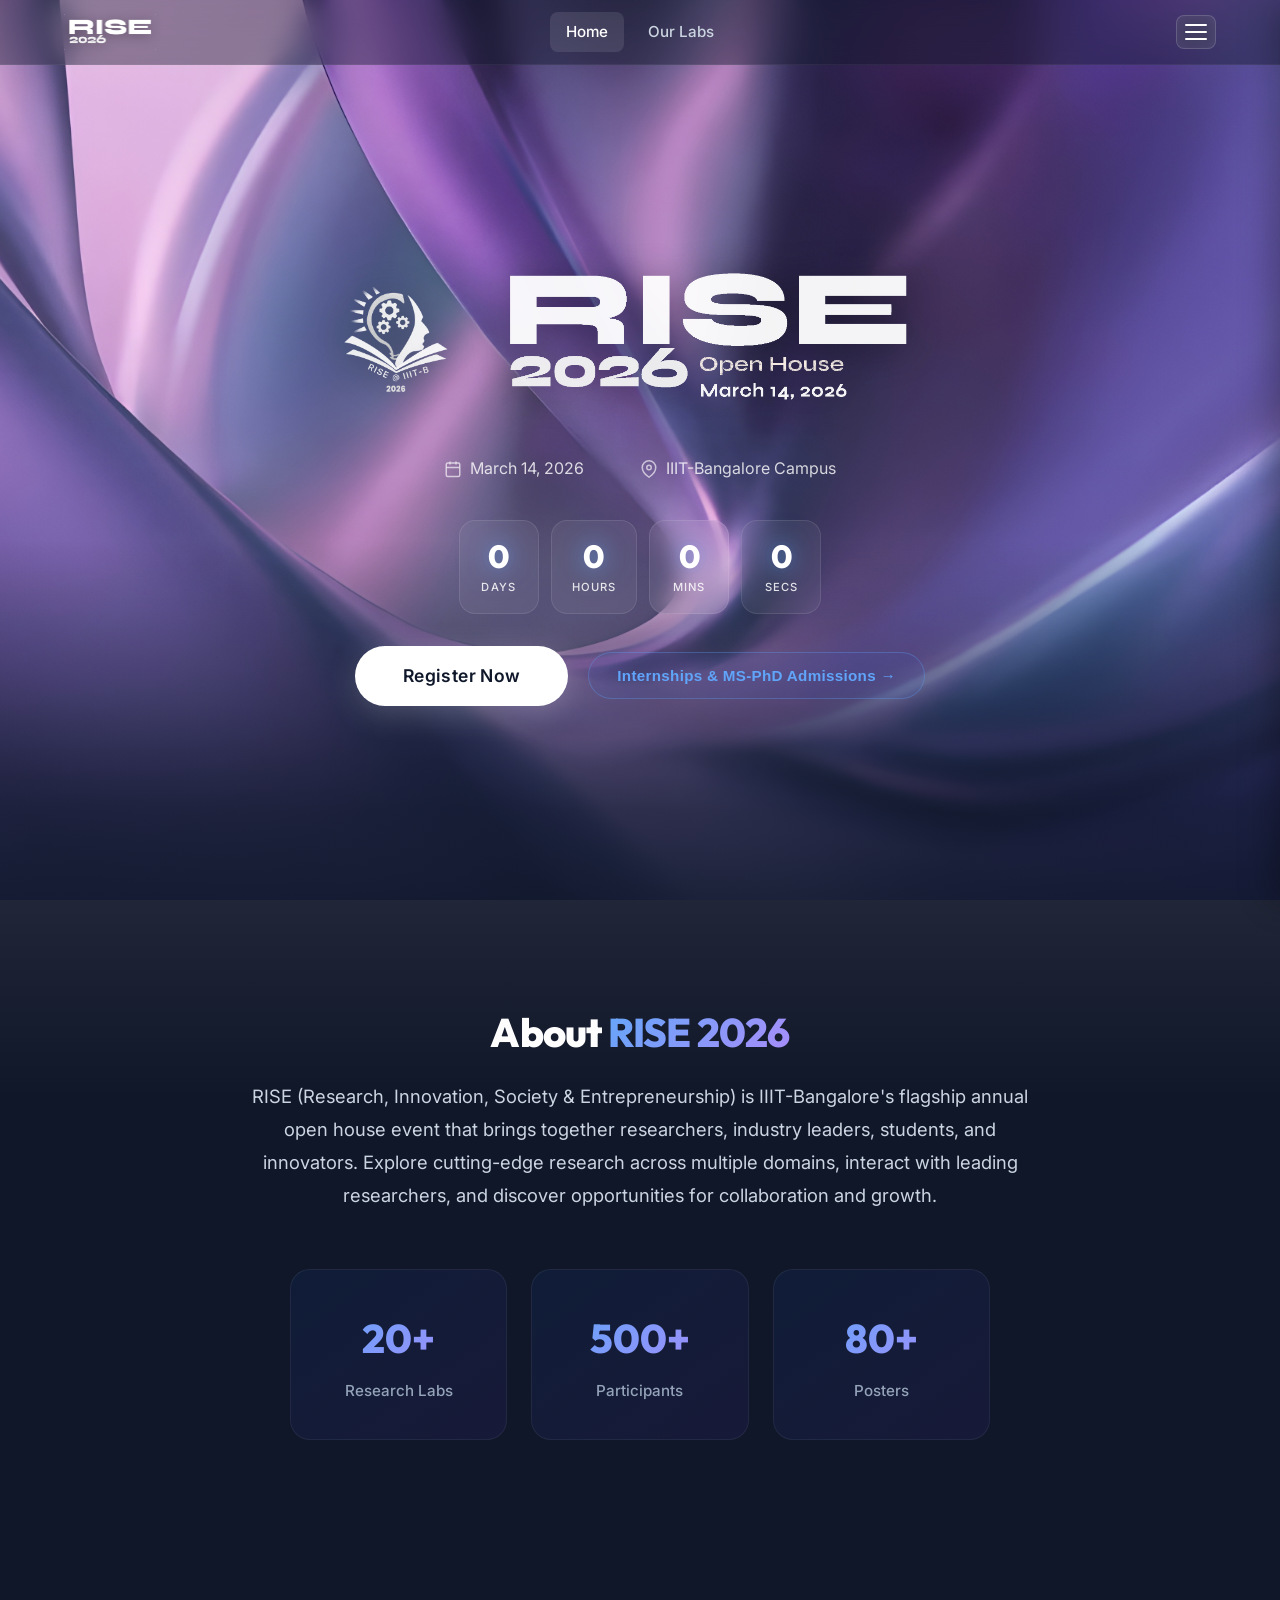
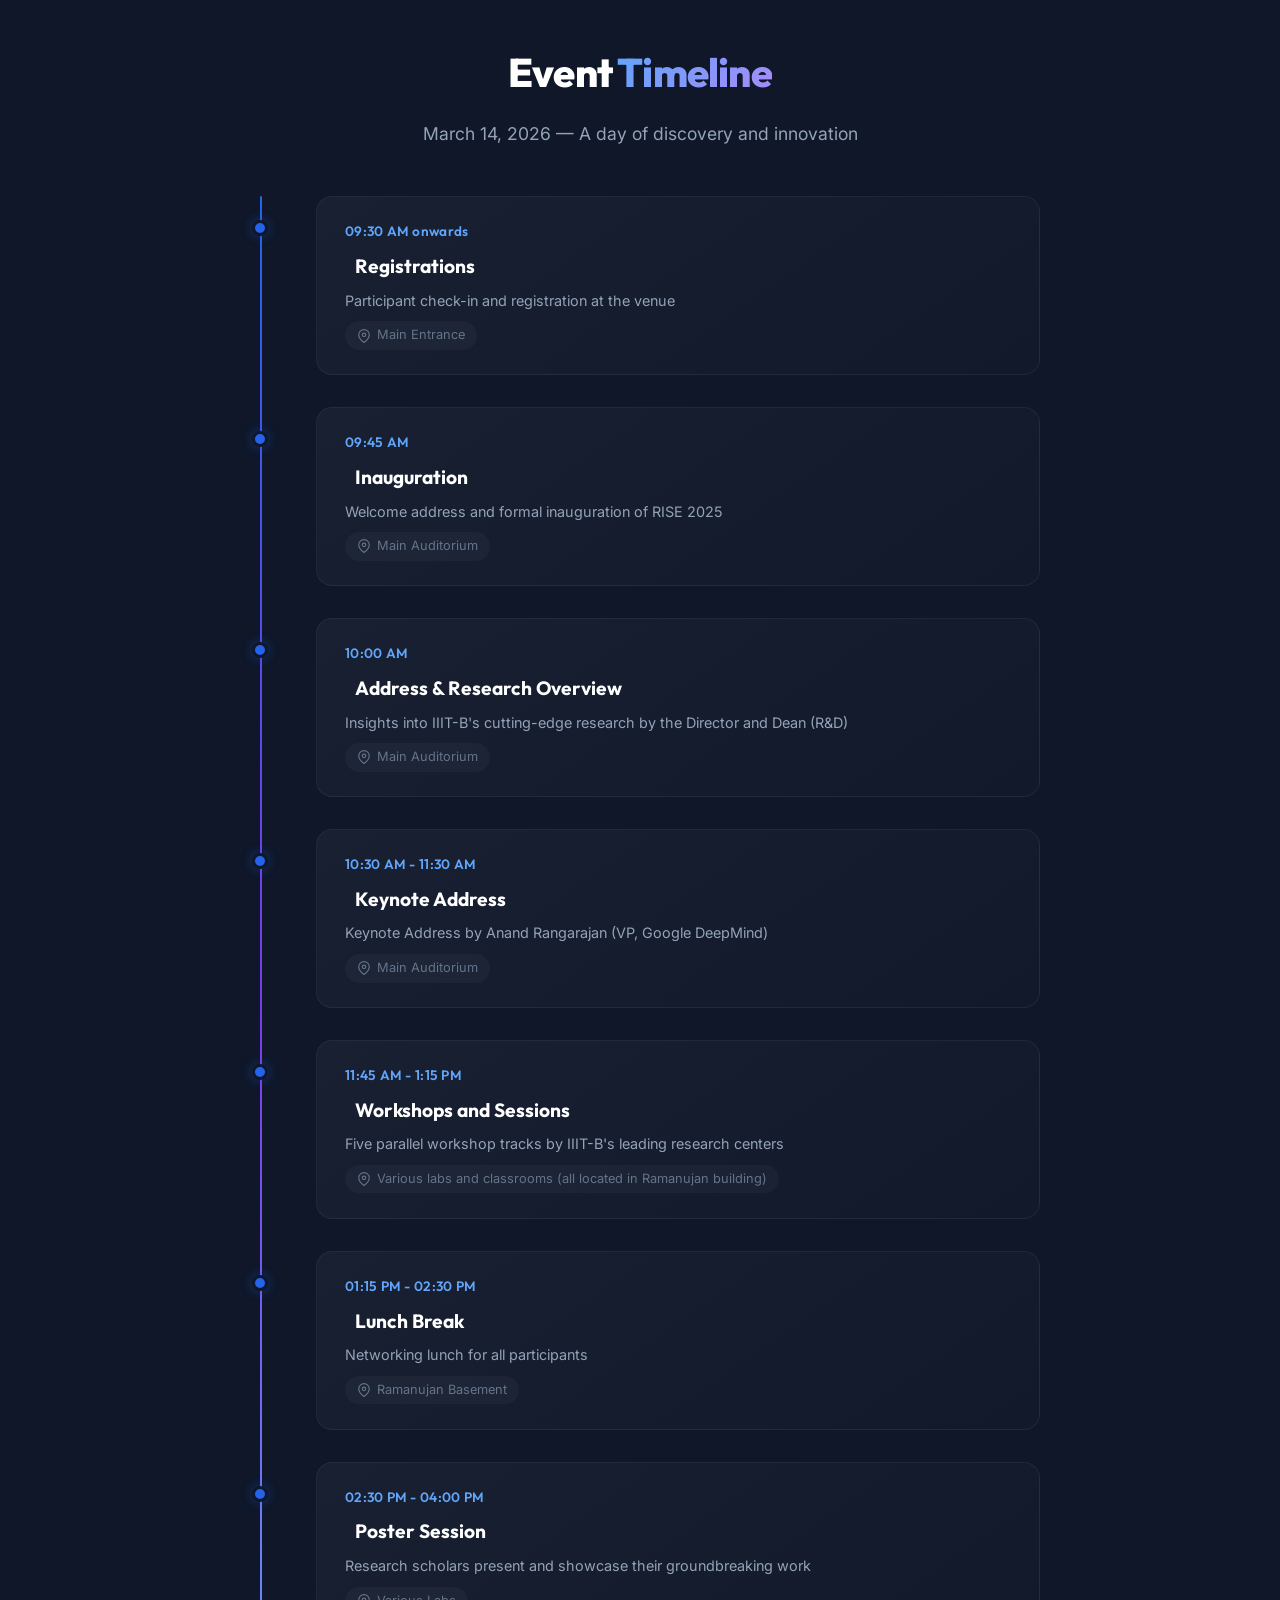
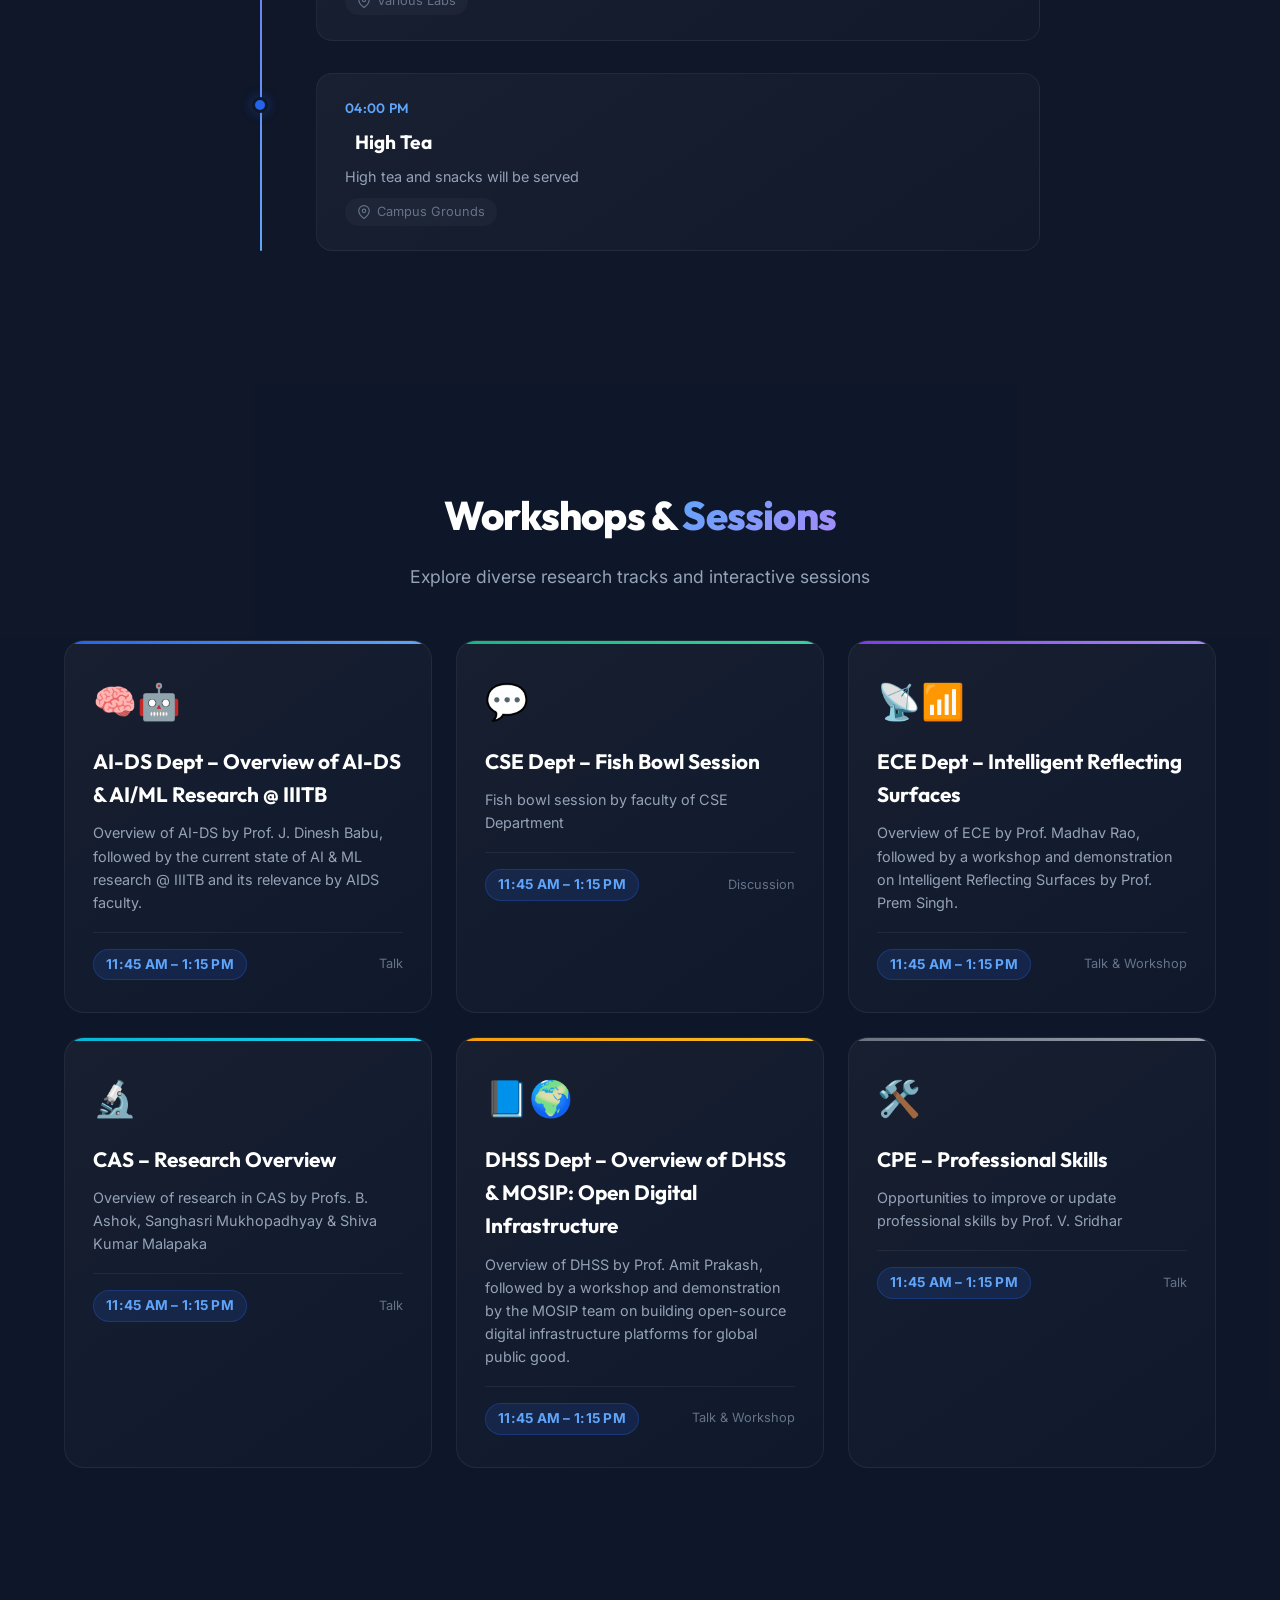
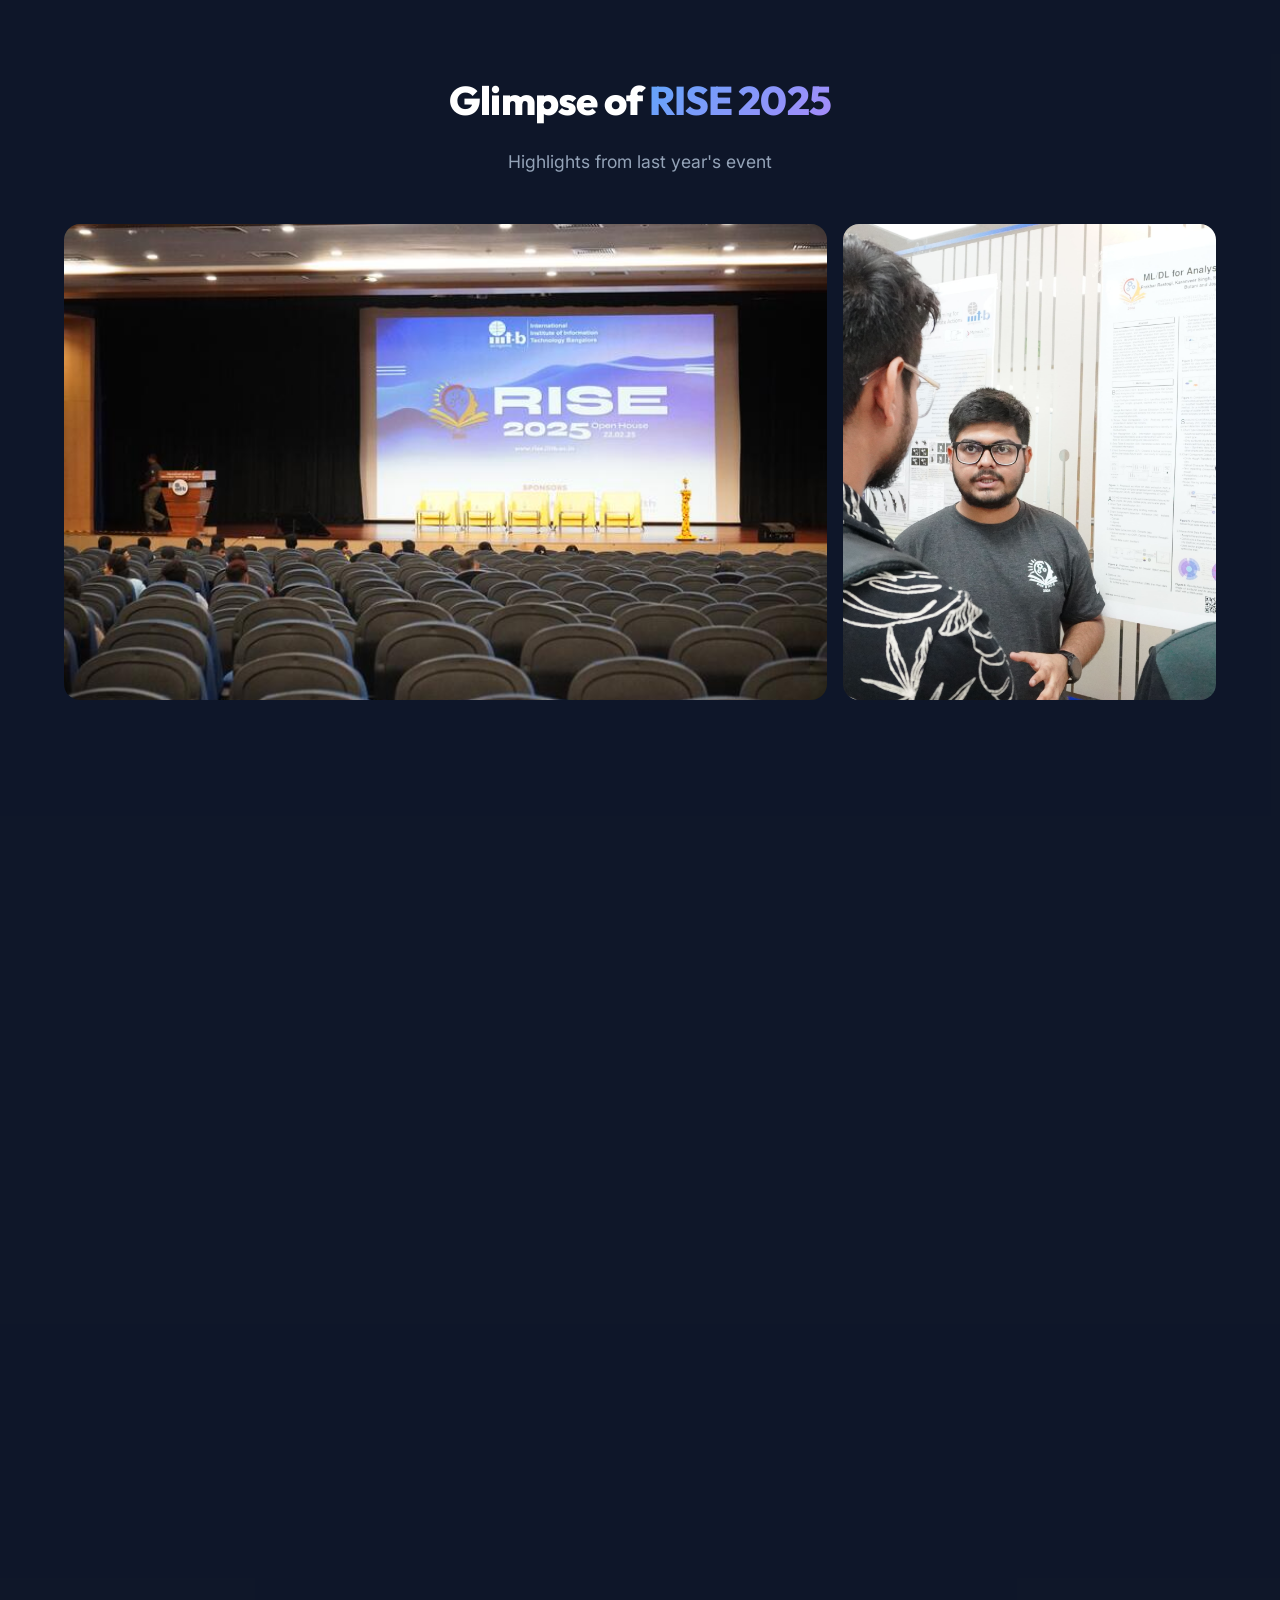
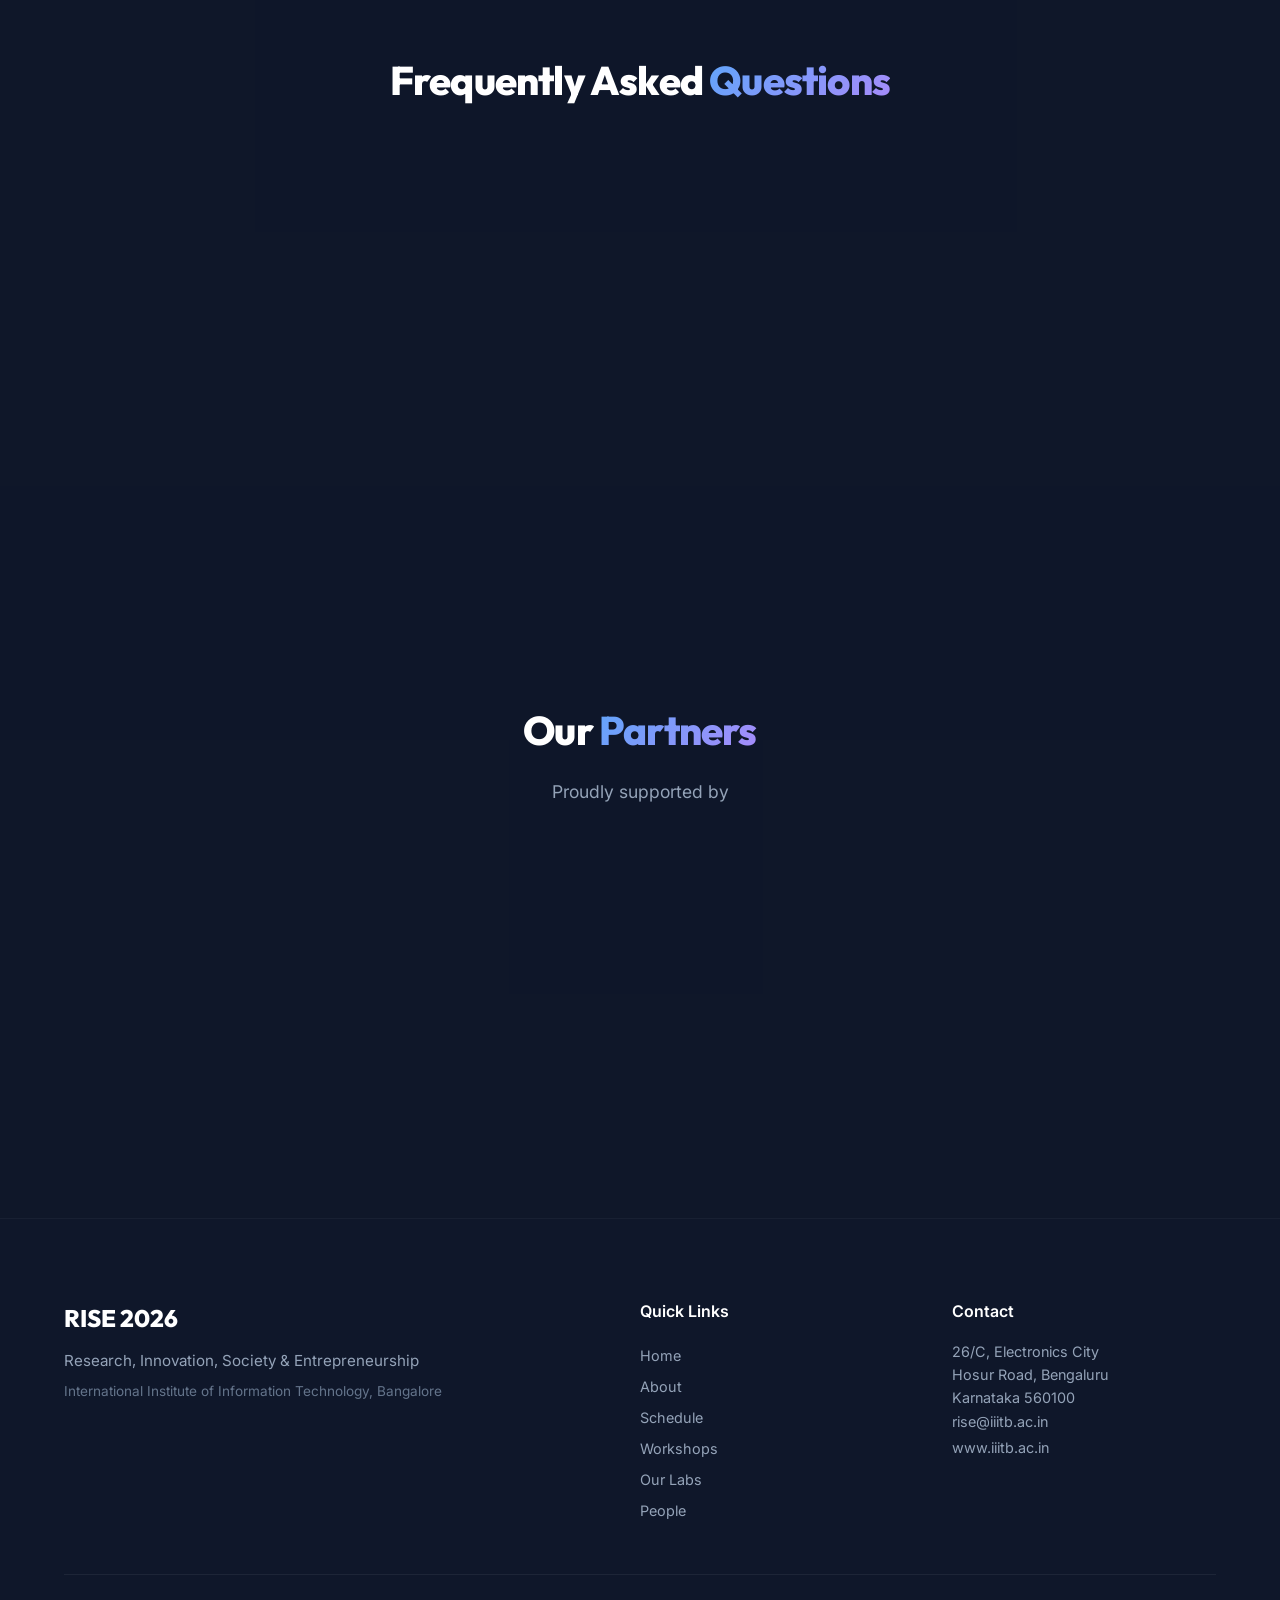
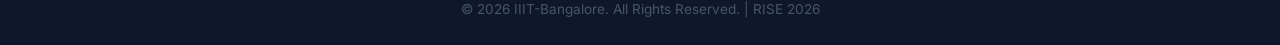
==== index.html @ 9baa6f01 "Update sponsors" ====
<!DOCTYPE html>
<html lang="en">

<head>
    <meta charset="UTF-8">
    <meta name="viewport" content="width=device-width, initial-scale=1.0">
    <title>RISE 2026 — Research, Innovation, Society & Entrepreneurship</title>
    <meta name="description"
        content="RISE 2026 Open House at IIIT-Bangalore. Experience cutting-edge research, innovation, and entrepreneurship.">
    <link rel="icon" href="https://rise.iiitb.ac.in/wp-content/uploads/2022/07/cropped-iiitb_logo-32x32.png"
        sizes="32x32">
    <link rel="stylesheet" href="styles.css">
    <link rel="preconnect" href="https://fonts.googleapis.com">
    <link rel="preconnect" href="https://fonts.gstatic.com" crossorigin>
    <link
        href="https://fonts.googleapis.com/css2?family=Inter:wght@300;400;500;600;700;800;900&family=Outfit:wght@300;400;500;600;700;800;900&display=swap"
        rel="stylesheet">
</head>

<body>

    <!-- Cursor Glow -->
    <div class="cursor-glow" id="cursorGlow"></div>

    <!-- ===== NAVBAR ===== -->
    <nav class="navbar" id="navbar">
        <div class="nav-container">
            <a href="#" class="nav-logo"><img src="assets/RISE 2026 Text logo.png" alt="RISE 2026"></a>
            <div class="nav-visible-links">
                <a href="index.html#home" class="active">Home</a>
                <!-- <a href="people.html">People</a> -->
                <a href="labs.html">Our Labs</a>
            </div>
            <button class="nav-toggle" id="navToggle" aria-label="Toggle navigation">
                <span></span><span></span><span></span>
            </button>
            <ul class="nav-links" id="navLinks">
                <li><a href="index.html#about">About</a></li>
                <!-- <li><a href="#keynote">Keynote</a></li> -->
                <li><a href="index.html#schedule">Schedule</a></li>
                <li><a href="index.html#workshops">Workshops</a></li>
                <li><a href="index.html#gallery">Gallery</a></li>
                <li><a href="index.html#faq">FAQ</a></li>
            </ul>
        </div>
    </nav>
    <div class="nav-overlay" id="navOverlay"></div>

    <!-- ===== PAGE WRAPPER (shared background) ===== -->
    <div class="page-wrapper">
        <div class="page-overlay" id="pageOverlay"></div>

        <!-- ===== HERO SECTION ===== -->
        <section class="hero" id="home">
            <div class="hero-bg"></div>
            <div class="hero-content">
                <div class="hero-logos">
                    <img src="assets/logo--white.png" alt="IIIT-Bangalore Logo" class="hero-logo">
                    <img src="assets/RISE 2026 Open House logo.png" alt="RISE 2026 Logo"
                        class="hero-logo hero-logo-rise">
                </div>
                <div class="hero-info">
                    <a href="https://calendar.google.com/calendar/render?action=TEMPLATE&text=RISE+2026+Open+House&dates=20260314T033000Z/20260314T123000Z&details=Research,+Innovation,+Society+%26+Entrepreneurship+open+house+event.&location=IIIT-Bangalore"
                        target="_blank" class="hero-info-item hero-link">
                        <svg width="18" height="18" viewBox="0 0 24 24" fill="none" stroke="currentColor"
                            stroke-width="2">
                            <rect x="3" y="4" width="18" height="18" rx="2" ry="2" />
                            <line x1="16" y1="2" x2="16" y2="6" />
                            <line x1="8" y1="2" x2="8" y2="6" />
                            <line x1="3" y1="10" x2="21" y2="10" />
                        </svg>
                        March 14, 2026
                    </a>
                    <a href="https://maps.app.goo.gl/cZK3pU5v3Tz4WcGn8" target="_blank"
                        class="hero-info-item hero-link">
                        <svg width="18" height="18" viewBox="0 0 24 24" fill="none" stroke="currentColor"
                            stroke-width="2">
                            <path d="M21 10c0 7-9 13-9 13s-9-6-9-13a9 9 0 0 1 18 0z" />
                            <circle cx="12" cy="10" r="3" />
                        </svg>
                        IIIT-Bangalore Campus
                    </a>
                </div>

                <!-- Countdown Timer -->
                <div class="countdown" id="countdown">
                    <div class="countdown-item">
                        <span class="countdown-number" id="countdown-days">--</span>
                        <span class="countdown-label">Days</span>
                    </div>
                    <div class="countdown-item">
                        <span class="countdown-number" id="countdown-hours">--</span>
                        <span class="countdown-label">Hours</span>
                    </div>
                    <div class="countdown-item">
                        <span class="countdown-number" id="countdown-minutes">--</span>
                        <span class="countdown-label">Mins</span>
                    </div>
                    <div class="countdown-item">
                        <span class="countdown-number" id="countdown-seconds">--</span>
                        <span class="countdown-label">Secs</span>
                    </div>
                </div>

                <div class="hero-cta">
                    <a href="https://forms.office.com/r/NYBp0vyTGw" class="btn-register" id="registerBtn">Register
                        Now</a>
                    <button class="banner-link" id="internshipsBtn">Internships & MS-PhD Admissions →</button>
                </div>
            </div>
        </section>

        <!-- ===== ABOUT SECTION ===== -->
        <section class="about" id="about">
            <div class="container">
                <h2 class="section-title">About <span class="highlight">RISE 2026</span></h2>
                <p class="about-text">
                    RISE (Research, Innovation, Society & Entrepreneurship) is IIIT-Bangalore's flagship annual open
                    house
                    event
                    that brings together researchers, industry leaders, students, and innovators. Explore cutting-edge
                    research across
                    multiple domains, interact with leading researchers, and discover opportunities for collaboration
                    and
                    growth.
                </p>
                <div class="stats-grid">
                    <div class="stat-card">
                        <span class="stat-number">20+</span>
                        <span class="stat-label">Research Labs</span>
                    </div>
                    <div class="stat-card">
                        <span class="stat-number">500+</span>
                        <span class="stat-label">Participants</span>
                    </div>
                    <div class="stat-card">
                        <span class="stat-number">80+</span>
                        <span class="stat-label">Posters</span>
                    </div>
                </div>
            </div>
        </section>

        <!-- ===== KEYNOTE SECTION ===== -->
        <!-- 
        <section class="keynote" id="keynote">
            <div class="container">
                <h2 class="section-title">Keynote <span class="highlight">Speaker</span></h2>
                <div class="keynote-card">
                    <div class="keynote-image">
                        <img src="assets/sponsors/Keynote-2026.png" alt="Mr. Anand Rangarajan">
                        <div class="keynote-image-overlay"></div>
                    </div>
                    <div class="keynote-info">
                        <h3 class="keynote-name">Mr. Anand Rangarajan</h3>
                        <p class="keynote-title">Vice President, Google Deepmind</p>
                        <p class="keynote-bio">
                            Ms. Suma Varughese is the Director General of the Defence Research and Development
                            Organisation
                            (DRDO).
                            With decades of experience in defense technology and innovation, she brings invaluable
                            insights
                            into
                            the intersection of research, technology, and national development. Her keynote will explore
                            the
                            future
                            of research and innovation in India.
                        </p>
                        <div class="keynote-tags">
                            <span class="tag">AI Research</span>
                            <span class="tag">Google Gemini</span>
                            <span class="tag">Innovation</span>
                            <span class="tag">Technology Leadership</span>
                        </div>
                    </div>
                </div>
            </div>
        </section>
-->
        <!-- ===== SCHEDULE/TIMELINE SECTION ===== -->
        <section class="schedule" id="schedule">
            <div class="container">
                <h2 class="section-title">Event <span class="highlight">Timeline</span></h2>
                <p class="section-subtitle">March 14, 2026 — A day of discovery and innovation</p>
                <div class="timeline" id="timeline">
                    <!-- Dynamically populated from data/schedule.js -->
                </div>
            </div>
        </section>

        <!-- ===== WORKSHOPS SECTION ===== -->
        <section class="workshops" id="workshops">
            <div class="container">
                <h2 class="section-title">Workshops & <span class="highlight">Sessions</span></h2>
                <p class="section-subtitle">Explore diverse research tracks and interactive sessions</p>
                <div class="workshops-grid" id="workshopsGrid">
                    <!-- Dynamically populated from data/workshops.js -->
                </div>
            </div>
        </section>

        <!-- ===== GALLERY SECTION ===== -->
        <section class="gallery" id="gallery">
            <div class="container">
                <h2 class="section-title">Glimpse of <span class="highlight">RISE 2025</span></h2>
                <p class="section-subtitle">Highlights from last year's event</p>
                <div class="gallery-grid" id="galleryGrid">
                    <div class="gallery-item large">
                        <img src="assets/glimpse/pic1.jpg" alt="RISE 2025 Auditorium" loading="lazy">
                    </div>
                    <div class="gallery-item">
                        <img src="assets/glimpse/pic2.jpg" alt="RISE 2025 Poster Session" loading="lazy">
                    </div>
                    <div class="gallery-item">
                        <img src="assets/glimpse/pic3.jpg" alt="RISE 2025 Poster Session" loading="lazy">
                    </div>
                    <div class="gallery-item">
                        <img src="assets/glimpse/pic4.jpg" alt="RISE 2025 Poster Session" loading="lazy">
                    </div>
                    <div class="gallery-item">
                        <img src="assets/glimpse/pic5.jpg" alt="RISE 2025 Poster Session" loading="lazy">
                    </div>
                    <div class="gallery-item">
                        <img src="assets/glimpse/pic6.jpg" alt="RISE 2025 Poster Session" loading="lazy">
                    </div>
                    <div class="gallery-item">
                        <img src="assets/glimpse/pic7.jpg" alt="RISE 2025 Workshop Demo" loading="lazy">
                    </div>
                    <div class="gallery-item">
                        <img src="assets/glimpse/pic8.jpg" alt="RISE 2025 Workshop Demo" loading="lazy">
                    </div>
                    <div class="gallery-item">
                        <img src="assets/glimpse/pic9.jpg" alt="RISE 2025 Networking time" loading="lazy">
                    </div>
                    <div class="gallery-item">
                        <img src="assets/glimpse/pic10.jpg" alt="RISE 2025 Registration Desk" loading="lazy">
                    </div>
                    <div class="gallery-item">
                        <img src="assets/glimpse/pic11.jpg" alt="RISE 2025 one of research demo" loading="lazy">
                    </div>
                </div>
            </div>
        </section>

        <!-- ===== FAQ SECTION ===== -->
        <section class="faq" id="faq">
            <div class="container">
                <h2 class="section-title">Frequently Asked <span class="highlight">Questions</span></h2>
                <div class="faq-list" id="faqList">
                    <!-- Dynamically populated from data/faq.js -->
                </div>
            </div>
        </section>

        <!-- ===== SPONSORS SECTION ===== -->
        <section class="sponsors" id="sponsors">
            <div class="container">
                <h2 class="section-title">Our <span class="highlight">Partners</span></h2>
                <p class="section-subtitle">Proudly supported by</p>
                <div class="sponsors-grid" id="sponsorsGrid">
                    <!-- Dynamically populated from data/sponsors.js -->
                </div>
            </div>
        </section>

    </div><!-- end page-wrapper -->

    <!-- ===== FOOTER ===== -->
    <footer class="footer">
        <div class="container">
            <div class="footer-content">
                <div class="footer-brand">
                    <h3 class="footer-logo">RISE 2026</h3>
                    <p class="footer-tagline">Research, Innovation, Society & Entrepreneurship</p>
                    <p class="footer-org">International Institute of Information Technology, Bangalore</p>
                </div>
                <div class="footer-links">
                    <h4>Quick Links</h4>
                    <a href="#home">Home</a>
                    <a href="#about">About</a>
                    <a href="#schedule">Schedule</a>
                    <a href="#workshops">Workshops</a>
                    <a href="labs.html">Our Labs</a>
                    <a href="people.html">People</a>
                </div>
                <div class="footer-contact">
                    <h4>Contact</h4>
                    <p>26/C, Electronics City</p>
                    <p>Hosur Road, Bengaluru</p>
                    <p>Karnataka 560100</p>
                    <a href="mailto:rise@iiitb.ac.in">rise@iiitb.ac.in</a><br>
                    <a href="https://www.iiitb.ac.in" target="_blank">www.iiitb.ac.in</a>
                </div>
            </div>
            <div class="footer-bottom">
                <p>&copy; 2026 IIIT-Bangalore. All Rights Reserved. | RISE 2026</p>
            </div>
        </div>
    </footer>

    <!-- ===== INTERNSHIPS MODAL ===== -->
    <div class="modal-overlay" id="internshipsModal">
        <div class="modal-card">
            <button class="modal-close" id="modalClose">&times;</button>
            <h2 class="modal-title">Internships & <span class="highlight">MS-PhD Admissions</span></h2>
            <p><strong><span class="highlight--gold">30+ summer internships available</span> at IIIT-B, application process to be announced during the event.</strong></p>
            <p class="modal-subtitle">Explore academic and research opportunities at IIIT-Bangalore</p>
            <div class="modal-grid">
                <div class="modal-item">
                    <div class="modal-item-icon">💼</div>
                    <h3>Summer Internship</h3>
                    <p>Summer internship opportunities to work with IIIT-B's research groups and labs.</p>
                    <a href="https://iiitb.ac.in/summer-internship" target="_blank" class="modal-link">Learn More →</a>
                </div>
                <div class="modal-item">
                    <div class="modal-item-icon">🔬</div>
                    <h3>MS & PhD Admissions</h3>
                    <p>Research-focused programmes for those who wish to pursue advanced research.</p>
                    <a href="https://iiitb.ac.in/courses/master-of-science-by-researchdoctor-of-philosophy"
                        target="_blank" class="modal-link">Learn More →</a>
                </div>
            </div>
        </div>
    </div>

    <!-- ===== DATA FILES ===== -->
    <script src="data/schedule.js"></script>
    <script src="data/workshops.js"></script>
    <script src="data/sponsors.js"></script>
    <script src="data/faq.js"></script>

    <script src="https://code.jquery.com/jquery-3.7.1.min.js"></script>
    <script src="script.js"></script>
</body>

</html>
---- styles.css ----
/* ========================================
   RISE 2026 — Global Styles
   ======================================== */

/* ---------- Reset & Base ---------- */
*,
*::before,
*::after {
    margin: 0;
    padding: 0;
    box-sizing: border-box;
}

:root {
    --navy: #0f172a;
    --navy-light: #1e293b;
    --navy-lighter: #334155;
    --blue: #2563eb;
    --blue-light: #3b82f6;
    --blue-glow: #60a5fa;
    --purple: #7c3aed;
    --purple-light: #a78bfa;
    --cyan: #06b6d4;
    --emerald: #10b981;
    --amber: #f59e0b;
    --blue: #2563eb;
    --blue-light: #60a5fa;
    --purple: #7c3aed;
    --purple-light: #a78bfa;
    --cyan: #06b6d4;
    --emerald: #10b981;
    --amber: #f59e0b;
    --indigo: #4f46e5;
    --teal: #14b8a6;
    --rose: #e11d48;
    --gray: #6b7280;
    --lime: #65a30d;
    --orange: #ea580c;
    --sky: #0284c7;
    --violet: #8b5cf6;
    --pink: #db2777;
    --red: #dc2626;
    --gold-light: #f6d365;   /* soft gold */
    --amber-light: #fda085;  /* warm amber */
    --white: #ffffff;
    --gray-50: #f8fafc;
    --gray-100: #f1f5f9;
    --gray-200: #e2e8f0;
    --gray-300: #cbd5e1;
    --gray-400: #94a3b8;
    --gray-500: #64748b;
    --gray-600: #475569;
    --gray-700: #334155;
    --gray-800: #1e293b;
    --gray-900: #0f172a;
    --font-primary: 'Outfit', 'Inter', system-ui, -apple-system, sans-serif;
    --font-body: 'Inter', system-ui, -apple-system, sans-serif;
    --shadow-sm: 0 1px 2px 0 rgba(0, 0, 0, .05);
    --shadow-md: 0 4px 6px -1px rgba(0, 0, 0, .1), 0 2px 4px -2px rgba(0, 0, 0, .1);
    --shadow-lg: 0 10px 15px -3px rgba(0, 0, 0, .1), 0 4px 6px -4px rgba(0, 0, 0, .1);
    --shadow-xl: 0 20px 25px -5px rgba(0, 0, 0, .1), 0 8px 10px -6px rgba(0, 0, 0, .1);
    --shadow-glow: 0 0 30px rgba(37, 99, 235, 0.3);
}

html {
    scroll-behavior: smooth;
    font-size: 16px;
}

body {
    font-family: var(--font-body);
    background: var(--navy);
    color: var(--gray-200);
    overflow-x: hidden;
    line-height: 1.6;
}

/* Utilities */
.center {
    display: flex;
    justify-content: center;
}

/* ---------- Cursor Glow ---------- */
.cursor-glow {
    position: fixed;
    width: 200px;
    height: 200px;
    border-radius: 50%;
    background: radial-gradient(circle, rgba(124, 58, 237, 0.12) 0%, rgba(37, 99, 235, 0.06) 40%, transparent 70%);
    pointer-events: none;
    z-index: 9999;
    transform: translate(-50%, -50%);
    transition: left 0.15s ease-out, top 0.15s ease-out, opacity 0.3s ease;
    opacity: 0;
    will-change: left, top;
}

.cursor-glow.visible {
    opacity: 1;
}

/* ---------- Page Wrapper (shared bg) ---------- */
.page-wrapper {
    position: relative;
    background:
        url('assets/background.jpg') center top / cover no-repeat fixed;
}

/* Static overlay removed — per-section tint used instead */
.page-overlay {
    display: none;
}

/* Hero gets no overlay — full bg visibility */
.hero {
    position: relative;
    min-height: 100vh;
    display: flex;
    align-items: center;
    justify-content: center;
    text-align: center;
    overflow: hidden;
    padding-top: 64px;
}

.hero::before {
    display: none;
}

.page-wrapper>* {
    position: relative;
    z-index: 1;
}

a {
    text-decoration: none;
    color: inherit;
}

img {
    max-width: 100%;
    height: auto;
}

.container {
    max-width: 1200px;
    margin: 0 auto;
    padding: 0 24px;
}

/* ---------- Section Titles ---------- */
.section-title {
    font-family: var(--font-primary);
    font-size: clamp(1.8rem, 4vw, 2.5rem);
    font-weight: 800;
    text-align: center;
    color: var(--white);
    margin-bottom: 16px;
    letter-spacing: -0.02em;
}

.highlight {
    background: linear-gradient(135deg, var(--blue-light), var(--purple-light));
    -webkit-background-clip: text;
    -webkit-text-fill-color: transparent;
    background-clip: text;
}

.highlight--gold {
    background: linear-gradient(135deg, var(--gold-light), var(--amber-light));
    -webkit-background-clip: text;
    -webkit-text-fill-color: transparent;
    background-clip: text;
}

.section-subtitle {
    text-align: center;
    color: var(--gray-400);
    font-size: clamp(0.95rem, 2vw, 1.1rem);
    margin-bottom: 48px;
}

/* ========================================
   NAVBAR
   ======================================== */
.navbar {
    position: fixed;
    top: 0;
    left: 0;
    right: 0;
    z-index: 1000;
    background: rgba(15, 23, 42, 0.4);
    backdrop-filter: blur(16px);
    -webkit-backdrop-filter: blur(16px);
    border-bottom: 1px solid rgba(255, 255, 255, 0.05);
    transition: all 0.3s ease;
}

.navbar.scrolled {
    background: rgba(15, 23, 42, 0.85);
    box-shadow: 0 4px 30px rgba(0, 0, 0, 0.2);
    border-bottom: 1px solid rgba(255, 255, 255, 0.1);
}

.nav-container {
    max-width: 1200px;
    margin: 0 auto;
    padding: 0 24px;
    display: flex;
    align-items: center;
    justify-content: space-between;
    height: 64px;
}

.nav-logo {
    display: flex;
    align-items: center;
    user-select: none;
}

.nav-logo img {
    height: 36px;
    filter: drop-shadow(0 2px 6px rgba(0, 0, 0, 0.3));
    transition: opacity 0.3s ease;
}

.nav-logo img:hover {
    opacity: 0.85;
}

/* Visible links */
.nav-visible-links {
    position: absolute;
    left: 50%;
    transform: translateX(-50%);
    display: flex;
    align-items: center;
    gap: 8px;
}

.nav-visible-links a {
    display: block;
    padding: 8px 16px;
    font-size: 0.95rem;
    font-weight: 500;
    color: var(--gray-300);
    border-radius: 8px;
    transition: all 0.2s ease;
}

.nav-visible-links a:hover,
.nav-visible-links a.active {
    color: var(--white);
    background: rgba(255, 255, 255, 0.1);
}

/* Side panel menu */
.nav-links {
    list-style: none;
    position: fixed;
    top: 0;
    right: 0;
    width: 260px;
    height: 100vh;
    background: rgba(15, 23, 42, 0.92);
    backdrop-filter: blur(24px);
    -webkit-backdrop-filter: blur(24px);
    flex-direction: column;
    padding: 80px 24px 32px;
    gap: 4px;
    transform: translateX(100%);
    transition: transform 0.35s cubic-bezier(0.4, 0, 0.2, 1);
    border-left: 1px solid rgba(255, 255, 255, 0.08);
    box-shadow: -8px 0 32px rgba(0, 0, 0, 0.3);
    display: flex;
    z-index: 999;
}

.nav-links.open {
    transform: translateX(0);
}

.nav-links a {
    display: block;
    padding: 12px 16px;
    font-size: 1rem;
    font-weight: 500;
    color: var(--gray-300);
    border-radius: 8px;
    transition: all 0.2s ease;
}

.nav-links a:hover,
.nav-links a.active {
    color: var(--white);
    background: rgba(255, 255, 255, 0.1);
}

/* Hamburger toggle — always visible */
.nav-toggle {
    display: flex;
    flex-direction: column;
    gap: 5px;
    background: rgba(255, 255, 255, 0.1);
    backdrop-filter: blur(8px);
    -webkit-backdrop-filter: blur(8px);
    border: 1px solid rgba(255, 255, 255, 0.15);
    border-radius: 8px;
    cursor: pointer;
    padding: 8px;
    z-index: 1001;
    transition: all 0.3s ease;
}

.nav-toggle:hover {
    background: rgba(255, 255, 255, 0.18);
}

.nav-toggle span {
    display: block;
    width: 22px;
    height: 2px;
    background: var(--white);
    border-radius: 2px;
    transition: all 0.3s ease;
}

/* Overlay when side menu is open */
.nav-overlay {
    position: fixed;
    inset: 0;
    background: rgba(0, 0, 0, 0.4);
    z-index: 998;
    opacity: 0;
    pointer-events: none;
    transition: opacity 0.3s ease;
}

.nav-overlay.active {
    opacity: 1;
    pointer-events: all;
}

/* ========================================
   HERO SECTION
   ======================================== */
/* Hero styles moved to page-wrapper block above */

/* Hero — fully visible bg, no dark overlay */
.hero-bg {
    position: absolute;
    inset: 0;
    background: transparent;
    z-index: 0;
}

.hero-bg::before {
    display: none;
}

.hero-bg::after {
    content: '';
    position: absolute;
    inset: 0;
    background: linear-gradient(180deg,
            transparent 0%,
            transparent 60%,
            rgba(15, 23, 42, 0.4) 78%,
            rgba(15, 23, 42, 0.75) 90%,
            rgba(15, 23, 42, 0.88) 100%);
    z-index: 2;
}

.hero-content {
    position: relative;
    z-index: 3;
    display: flex;
    flex-direction: column;
    align-items: center;
    justify-content: center;
    padding: 40px 20px;
    width: 100%;
    max-width: 900px;
}

.hero-logos {
    display: flex;
    align-items: center;
    justify-content: center;
    gap: 32px;
    margin-bottom: 32px;
    user-select: none;
}

.hero-logo {
    height: 120px;
    opacity: 0.95;
    filter: drop-shadow(0 4px 20px rgba(0, 0, 0, 0.4));
    transition: transform 0.3s ease, opacity 0.3s ease;
    -webkit-user-drag: none;
    user-drag: none;
    /* Future-proofing */
}

.hero-logo.hero-logo-rise {
    height: 160px;
}

/*
.hero-logo:hover {
    transform: scale(1.05);
    opacity: 1;
}
*/

.hero-title {
    font-family: var(--font-primary);
    margin-bottom: 12px;
}

.rise-text {
    display: block;
    font-size: clamp(3rem, 10vw, 6rem);
    font-weight: 900;
    color: var(--white);
    letter-spacing: 0.08em;
    line-height: 1;
    text-shadow: 0 4px 30px rgba(0, 0, 0, 0.3);
}

.year-line {
    display: flex;
    align-items: baseline;
    justify-content: center;
    gap: 12px;
    flex-wrap: wrap;
}

.year-text {
    font-size: clamp(2rem, 7vw, 4rem);
    font-weight: 900;
    color: var(--white);
    letter-spacing: 0.08em;
    line-height: 1.1;
    text-shadow: 0 4px 30px rgba(0, 0, 0, 0.3);
}

.open-house {
    font-size: clamp(1rem, 2.5vw, 1.4rem);
    font-weight: 400;
    color: rgba(255, 255, 255, 0.8);
    font-style: italic;
    letter-spacing: 0.02em;
}

.hero-subtitle {
    font-size: clamp(0.95rem, 2vw, 1.2rem);
    color: rgba(255, 255, 255, 0.75);
    font-weight: 300;
    margin-bottom: 20px;
    letter-spacing: 0.02em;
}

.hero-info {
    display: flex;
    align-items: center;
    justify-content: center;
    gap: 32px;
    margin-bottom: 32px;
    flex-wrap: wrap;
}

.hero-info-item {
    display: flex;
    align-items: center;
    gap: 8px;
    color: rgba(255, 255, 255, 0.8);
    font-size: 1rem;
    font-weight: 400;
}

.hero-info-item svg {
    opacity: 0.8;
}

.hero-link {
    transition: all 0.25s ease;
    padding: 6px 12px;
    border-radius: 8px;
}

.hero-link:hover {
    background: rgba(255, 255, 255, 0.1);
    color: var(--white);
    transform: translateY(-2px);
}

/* ---------- Countdown ---------- */
.countdown {
    display: flex;
    gap: 12px;
    justify-content: center;
    margin-bottom: 32px;
}

.countdown-item {
    background: rgba(255, 255, 255, 0.06);
    backdrop-filter: blur(12px);
    -webkit-backdrop-filter: blur(12px);
    border: 1px solid rgba(255, 255, 255, 0.1);
    border-radius: 16px;
    padding: 16px 20px;
    min-width: 80px;
    text-align: center;
    transition: transform 0.3s ease, border-color 0.3s ease;
}

.countdown-item:hover {
    transform: translateY(-4px);
    border-color: rgba(96, 165, 250, 0.3);
}

.countdown-number {
    display: block;
    font-family: var(--font-primary);
    font-size: clamp(1.4rem, 3vw, 2rem);
    font-weight: 800;
    color: var(--white);
    text-shadow: 0 0 20px rgba(96, 165, 250, 0.6), 0 0 40px rgba(96, 165, 250, 0.3);
    line-height: 1.2;
}

.countdown-label {
    display: block;
    font-size: 0.7rem;
    color: rgba(255, 255, 255, 0.85);
    text-transform: uppercase;
    letter-spacing: 0.1em;
    margin-top: 4px;
    font-weight: 500;
}

/* ---------- Hero CTA ---------- */
.hero-cta {
    display: flex;
    align-items: center;
    justify-content: center;
    gap: 20px;
    flex-wrap: wrap;
}

/* ---------- Register Button ---------- */
.btn-register {
    display: inline-block;
    padding: 16px 48px;
    font-size: 1.1rem;
    font-weight: 600;
    color: var(--navy);
    background: var(--white);
    border-radius: 50px;
    box-shadow: 0 8px 32px rgba(255, 255, 255, 0.2);
    transition: all 0.3s ease;
    letter-spacing: 0.02em;
}

.btn-register:hover {
    transform: translateY(-3px);
    box-shadow: 0 12px 40px rgba(255, 255, 255, 0.3);
    background: var(--gray-100);
}

/* ---------- Internships / Banner Link ---------- */
.banner-link {
    display: inline-block;
    color: var(--blue-glow);
    font-weight: 600;
    font-size: 0.95rem;
    letter-spacing: 0.02em;
    padding: 14px 28px;
    border: 1px solid rgba(96, 165, 250, 0.3);
    border-radius: 50px;
    text-decoration: none;
    transition: all 0.3s ease;
    position: relative;
    cursor: pointer;
    background: rgba(37, 99, 235, 0.08);
}

.banner-link:hover {
    background: rgba(37, 99, 235, 0.2);
    border-color: rgba(96, 165, 250, 0.6);
    color: var(--white);
    transform: translateY(-2px);
    box-shadow: 0 8px 24px rgba(37, 99, 235, 0.2);
    text-decoration: underline;
}

/* ========================================
   ABOUT SECTION
   ======================================== */
.about {
    padding: 100px 0;
    background: rgba(15, 23, 42, 0.88);
    position: relative;
}

.about::before {
    content: '';
    position: absolute;
    top: 0;
    left: 0;
    right: 0;
    height: 200px;
    background: linear-gradient(180deg, rgba(240, 210, 228, 0.08) 0%, transparent 100%);
}

.about-text {
    max-width: 800px;
    margin: 0 auto 56px;
    text-align: center;
    font-size: clamp(1rem, 2vw, 1.15rem);
    line-height: 1.8;
    color: var(--gray-300);
}

.stats-grid {
    display: grid;
    grid-template-columns: repeat(3, 1fr);
    gap: 24px;
    max-width: 700px;
    margin: 0 auto;
}

.stat-card {
    background: linear-gradient(145deg, rgba(37, 99, 235, 0.08), rgba(124, 58, 237, 0.08));
    border: 1px solid rgba(255, 255, 255, 0.06);
    border-radius: 20px;
    padding: 36px 24px;
    text-align: center;
    transition: all 0.3s ease;
}

.stat-card:hover {
    transform: translateY(-6px);
    border-color: rgba(96, 165, 250, 0.2);
    box-shadow: var(--shadow-glow);
}

.stat-number {
    display: block;
    font-family: var(--font-primary);
    font-size: clamp(2rem, 4vw, 2.5rem);
    font-weight: 800;
    background: linear-gradient(135deg, var(--blue-light), var(--purple-light));
    -webkit-background-clip: text;
    -webkit-text-fill-color: transparent;
    background-clip: text;
    margin-bottom: 8px;
}

.stat-label {
    color: var(--gray-400);
    font-size: 0.95rem;
    font-weight: 500;
}

/* ========================================
   KEYNOTE SECTION
   ======================================== */
.keynote {
    padding: 100px 0;
    background: rgba(15, 23, 42, 0.88);
    position: relative;
    overflow: hidden;
}

.keynote::before {
    content: '';
    position: absolute;
    top: -200px;
    right: -200px;
    width: 500px;
    height: 500px;
    background: radial-gradient(circle, rgba(37, 99, 235, 0.08) 0%, transparent 70%);
    border-radius: 50%;
}

.keynote-card {
    display: grid;
    grid-template-columns: 300px 1fr;
    gap: 48px;
    align-items: center;
    max-width: 900px;
    margin: 48px auto 0;
    background: linear-gradient(145deg, rgba(255, 255, 255, 0.03), rgba(255, 255, 255, 0.01));
    border: 1px solid rgba(255, 255, 255, 0.06);
    border-radius: 24px;
    padding: 40px;
    transition: all 0.3s ease;
}

.keynote-card:hover {
    border-color: rgba(96, 165, 250, 0.15);
    box-shadow: 0 8px 40px rgba(0, 0, 0, 0.2);
}

.keynote-image {
    position: relative;
    border-radius: 20px;
    overflow: hidden;
    aspect-ratio: 1;
}

.keynote-image img {
    width: 100%;
    height: 100%;
    object-fit: cover;
    filter: grayscale(20%);
    transition: filter 0.3s ease;
}

.keynote-card:hover .keynote-image img {
    filter: grayscale(0%);
}

.keynote-image-overlay {
    position: absolute;
    inset: 0;
    background: linear-gradient(135deg, rgba(37, 99, 235, 0.15), rgba(124, 58, 237, 0.15));
}

.keynote-name {
    font-family: var(--font-primary);
    font-size: clamp(1.4rem, 3vw, 1.8rem);
    font-weight: 700;
    color: var(--white);
    margin-bottom: 6px;
}

.keynote-title {
    font-size: 1.05rem;
    font-weight: 500;
    color: var(--blue-light);
    margin-bottom: 18px;
}

.keynote-bio {
    color: var(--gray-400);
    line-height: 1.7;
    margin-bottom: 20px;
    font-size: 0.95rem;
}

.keynote-tags {
    display: flex;
    gap: 8px;
    flex-wrap: wrap;
}

.tag {
    padding: 6px 14px;
    background: rgba(37, 99, 235, 0.1);
    border: 1px solid rgba(37, 99, 235, 0.2);
    border-radius: 8px;
    /*font-size: 0.8rem;*/
    font-size: small;
    color: var(--blue-glow);
    font-weight: 500;
}

/* ========================================
   SCHEDULE / TIMELINE
   ======================================== */
.schedule {
    padding: 100px 0;
    background: rgba(15, 23, 42, 0.88);
    position: relative;
}

.timeline {
    position: relative;
    max-width: 800px;
    margin: 0 auto;
    padding-left: 40px;
}

.timeline::before {
    content: '';
    position: absolute;
    left: 20px;
    top: 0;
    bottom: 0;
    width: 2px;
    background: linear-gradient(180deg, var(--blue), var(--purple), var(--blue-light));
    border-radius: 2px;
}

.timeline-item {
    position: relative;
    margin-bottom: 32px;
    padding-left: 36px;
    opacity: 0;
    transform: translateX(-20px);
    animation: slideIn 0.5s ease forwards;
}

.timeline-item:nth-child(1) {
    animation-delay: 0.1s;
}

.timeline-item:nth-child(2) {
    animation-delay: 0.2s;
}

.timeline-item:nth-child(3) {
    animation-delay: 0.3s;
}

.timeline-item:nth-child(4) {
    animation-delay: 0.4s;
}

.timeline-item:nth-child(5) {
    animation-delay: 0.5s;
}

.timeline-item:nth-child(6) {
    animation-delay: 0.6s;
}

.timeline-item:nth-child(7) {
    animation-delay: 0.7s;
}

.timeline-item:nth-child(8) {
    animation-delay: 0.8s;
}

.timeline-item:nth-child(9) {
    animation-delay: 0.9s;
}

@keyframes slideIn {
    to {
        opacity: 1;
        transform: translateX(0);
    }
}

.timeline-dot {
    position: absolute;
    left: -28px;
    top: 24px;
    width: 16px;
    height: 16px;
    background: var(--blue);
    border: 3px solid var(--navy);
    border-radius: 50%;
    box-shadow: 0 0 12px rgba(37, 99, 235, 0.4);
    z-index: 2;
}

.timeline-card {
    background: linear-gradient(145deg, rgba(255, 255, 255, 0.04), rgba(255, 255, 255, 0.01));
    border: 1px solid rgba(255, 255, 255, 0.06);
    border-radius: 16px;
    padding: 24px 28px;
    transition: all 0.3s ease;
}

.timeline-card:hover {
    border-color: rgba(96, 165, 250, 0.2);
    box-shadow: 0 4px 24px rgba(0, 0, 0, 0.2);
    transform: translateX(4px);
}

.timeline-time {
    font-family: var(--font-primary);
    font-size: 0.85rem;
    font-weight: 600;
    color: var(--blue-light);
    margin-bottom: 8px;
    letter-spacing: 0.02em;
}

.timeline-title {
    font-family: var(--font-primary);
    font-size: 1.2rem;
    font-weight: 700;
    color: var(--white);
    margin-bottom: 8px;
    display: flex;
    align-items: center;
    gap: 10px;
}

.timeline-title .emoji {
    font-size: 1.3rem;
}

.timeline-desc {
    color: var(--gray-400);
    font-size: 0.9rem;
    line-height: 1.5;
    margin-bottom: 10px;
}

.timeline-location {
    display: inline-flex;
    align-items: center;
    gap: 6px;
    font-size: 0.8rem;
    color: var(--gray-500);
    background: rgba(255, 255, 255, 0.03);
    padding: 4px 12px;
    border-radius: 20px;
}

.timeline-location svg {
    width: 14px;
    height: 14px;
}

/* Loading spinner */
.timeline-loading {
    text-align: center;
    padding: 60px 20px;
    color: var(--gray-400);
}

.spinner {
    width: 40px;
    height: 40px;
    border: 3px solid rgba(255, 255, 255, 0.1);
    border-top-color: var(--blue);
    border-radius: 50%;
    animation: spin 0.8s linear infinite;
    margin: 0 auto 16px;
}

@keyframes spin {
    to {
        transform: rotate(360deg);
    }
}

/* ========================================
   WORKSHOPS SECTION
   ======================================== */
.workshops {
    padding: 100px 0;
    background: rgba(15, 23, 42, 0.88);
}

.workshops-grid {
    display: grid;
    grid-template-columns: repeat(auto-fit, minmax(280px, 1fr));
    gap: 24px;
}

.workshop-card {
    background: linear-gradient(145deg, rgba(255, 255, 255, 0.04), rgba(255, 255, 255, 0.01));
    border: 1px solid rgba(255, 255, 255, 0.06);
    border-radius: 20px;
    padding: 32px 28px;
    transition: all 0.4s ease;
    position: relative;
    overflow: hidden;
}

.workshop-card::before {
    content: '';
    position: absolute;
    top: 0;
    left: 0;
    right: 0;
    height: 3px;
    border-radius: 20px 20px 0 0;
}

.workshop-card[data-color="blue"]::before {
    background: linear-gradient(90deg, var(--blue), var(--blue-light));
}

.workshop-card[data-color="purple"]::before {
    background: linear-gradient(90deg, var(--purple), var(--purple-light));
}

.workshop-card[data-color="cyan"]::before {
    background: linear-gradient(90deg, var(--cyan), #22d3ee);
}

.workshop-card[data-color="emerald"]::before {
    background: linear-gradient(90deg, var(--emerald), #34d399);
}

.workshop-card[data-color="amber"]::before {
    background: linear-gradient(90deg, var(--amber), #fbbf24);
}

.workshop-card[data-color="indigo"]::before {
    background: linear-gradient(90deg, var(--indigo), #818cf8);
}

.workshop-card[data-color="teal"]::before {
    background: linear-gradient(90deg, var(--teal), #2dd4bf);
}

.workshop-card[data-color="rose"]::before {
    background: linear-gradient(90deg, var(--rose), #fb7185);
}

.workshop-card[data-color="gray"]::before {
    background: linear-gradient(90deg, var(--gray), #9ca3af);
}

.workshop-card[data-color="lime"]::before {
    background: linear-gradient(90deg, var(--lime), #84cc16);
}

.workshop-card[data-color="orange"]::before {
    background: linear-gradient(90deg, var(--orange), #fb923c);
}

.workshop-card[data-color="sky"]::before {
    background: linear-gradient(90deg, var(--sky), #38bdf8);
}

.workshop-card[data-color="violet"]::before {
    background: linear-gradient(90deg, var(--violet), #a78bfa);
}

.workshop-card[data-color="pink"]::before {
    background: linear-gradient(90deg, var(--pink), #f472b6);
}

.workshop-card[data-color="red"]::before {
    background: linear-gradient(90deg, var(--red), #f87171);
}

.workshop-card:hover {
    transform: translateY(-8px);
    border-color: rgba(255, 255, 255, 0.12);
    box-shadow: 0 16px 48px rgba(0, 0, 0, 0.25);
}

.workshop-icon {
    font-size: 2.2rem;
    margin-bottom: 16px;
}

.workshop-title {
    font-family: var(--font-primary);
    font-size: 1.3rem;
    font-weight: 700;
    color: var(--white);
    margin-bottom: 10px;
}

.workshop-desc {
    color: var(--gray-400);
    font-size: 0.9rem;
    line-height: 1.6;
    margin-bottom: 18px;
}

.workshop-meta {
    display: flex;
    justify-content: space-between;
    align-items: center;
    padding-top: 16px;
    border-top: 1px solid rgba(255, 255, 255, 0.06);
    font-size: 0.8rem;
    color: var(--gray-500);
}

.workshop-meta span:first-child {
    background: rgba(37, 99, 235, 0.15);
    color: var(--blue-glow);
    padding: 4px 12px;
    border-radius: 20px;
    font-weight: 700;
    font-size: 0.85rem;
    letter-spacing: 0.02em;
    border: 1px solid rgba(37, 99, 235, 0.3);
}

/* ========================================
   GALLERY SECTION
   ======================================== */
.gallery {
    padding: 100px 0;
    background: rgba(15, 23, 42, 0.88);
}

.gallery-grid {
    display: grid;
    grid-template-columns: repeat(3, 1fr);
    gap: 16px;
}

.gallery-item {
    border-radius: 16px;
    overflow: hidden;
    cursor: pointer;
    transition: transform 0.3s ease, box-shadow 0.3s ease;
}

.gallery-item:hover {
    transform: scale(1.03);
    box-shadow: 0 12px 40px rgba(0, 0, 0, 0.3);
}

.gallery-item.large {
    grid-column: span 2;
}

.gallery-item img {
    width: 100%;
    height: 100%;
    object-fit: cover;
    aspect-ratio: 16 / 10;
    display: block;
    transition: filter 0.3s ease;
}

.gallery-item:hover img {
    filter: brightness(1.1);
}

/* ========================================
   FAQ SECTION
   ======================================== */
.faq {
    padding: 100px 0;
    background: rgba(15, 23, 42, 0.88);
}

.faq-list {
    max-width: 750px;
    margin: 0 auto;
}

.faq-item {
    border: 1px solid rgba(255, 255, 255, 0.06);
    border-radius: 16px;
    margin-bottom: 12px;
    overflow: hidden;
    transition: all 0.3s ease;
}

.faq-item:hover {
    border-color: rgba(255, 255, 255, 0.1);
}

.faq-item.active {
    border-color: rgba(37, 99, 235, 0.2);
    box-shadow: 0 4px 20px rgba(0, 0, 0, 0.15);
}

.faq-question {
    width: 100%;
    display: flex;
    align-items: center;
    justify-content: space-between;
    padding: 20px 24px;
    background: none;
    border: none;
    color: var(--white);
    font-size: 1rem;
    font-weight: 600;
    cursor: pointer;
    text-align: left;
    font-family: var(--font-body);
}

.faq-chevron {
    transition: transform 0.3s ease;
    color: var(--gray-500);
    flex-shrink: 0;
    margin-left: 16px;
}

.faq-item.active .faq-chevron {
    transform: rotate(180deg);
    color: var(--blue-light);
}

.faq-answer {
    max-height: 0;
    overflow: hidden;
    transition: max-height 0.4s ease;
}

.faq-answer p {
    padding: 0 24px 20px;
    color: var(--gray-400);
    font-size: 0.95rem;
    line-height: 1.7;
}

/* ========================================
   SPONSORS SECTION
   ======================================== */
.sponsors {
    padding: 80px 0;
    background: rgba(15, 23, 42, 0.88);
    position: relative;
}

.sponsors-grid {
    display: flex;
    align-items: center;
    justify-content: center;
    gap: 48px;
    flex-wrap: wrap;
}

.sponsor-item {
    background: rgba(255, 255, 255, 0.04);
    border: 1px solid rgba(255, 255, 255, 0.06);
    border-radius: 16px;
    padding: 24px 32px;
    transition: all 0.3s ease;
}

.sponsor-item:hover {
    border-color: rgba(96, 165, 250, 0.2);
    background: rgba(255, 255, 255, 0.08);
    transform: translateY(-4px);
    box-shadow: 0 8px 24px rgba(0, 0, 0, 0.2);
}

.sponsor-item img {
    height: 60px;
    width: auto;
    filter: brightness(0.9);
    transition: filter 0.3s ease;
}

.sponsor-item:hover img {
    filter: brightness(1.1);
}

/* ========================================
   INTERNSHIPS MODAL
   ======================================== */
.modal-overlay {
    position: fixed;
    inset: 0;
    z-index: 2000;
    background: rgba(0, 0, 0, 0.6);
    backdrop-filter: blur(8px);
    -webkit-backdrop-filter: blur(8px);
    display: flex;
    align-items: center;
    justify-content: center;
    opacity: 0;
    pointer-events: none;
    transition: opacity 0.35s ease;
    padding: 24px;
}

.modal-overlay.active {
    opacity: 1;
    pointer-events: all;
}

.modal-card {
    position: relative;
    background: linear-gradient(145deg, rgba(30, 41, 59, 0.95), rgba(15, 23, 42, 0.98));
    border: 1px solid rgba(255, 255, 255, 0.1);
    border-radius: 24px;
    padding: 48px 40px;
    max-width: 780px;
    width: 100%;
    max-height: 85vh;
    overflow-y: auto;
    box-shadow: 0 24px 80px rgba(0, 0, 0, 0.5);
    transform: translateY(30px) scale(0.96);
    transition: transform 0.35s ease;
}

.modal-overlay.active .modal-card {
    transform: translateY(0) scale(1);
}

.modal-close {
    position: absolute;
    top: 16px;
    right: 20px;
    background: rgba(255, 255, 255, 0.08);
    border: 1px solid rgba(255, 255, 255, 0.12);
    color: var(--gray-300);
    font-size: 1.6rem;
    width: 40px;
    height: 40px;
    border-radius: 50%;
    cursor: pointer;
    display: flex;
    align-items: center;
    justify-content: center;
    transition: all 0.2s ease;
    line-height: 1;
}

.modal-close:hover {
    background: rgba(255, 255, 255, 0.15);
    color: var(--white);
    transform: rotate(90deg);
}

.modal-title {
    font-family: var(--font-primary);
    font-size: clamp(1.4rem, 3vw, 1.8rem);
    font-weight: 800;
    color: var(--white);
    margin-bottom: 8px;
}

.modal-subtitle {
    color: var(--gray-400);
    font-size: 0.95rem;
    margin-bottom: 32px;
}

.modal-grid {
    display: grid;
    grid-template-columns: repeat(2, 1fr);
    gap: 20px;
}

.modal-item {
    background: rgba(255, 255, 255, 0.04);
    border: 1px solid rgba(255, 255, 255, 0.06);
    border-radius: 16px;
    padding: 24px 20px;
    transition: all 0.3s ease;
}

.modal-item:hover {
    border-color: rgba(96, 165, 250, 0.2);
    background: rgba(255, 255, 255, 0.07);
    transform: translateY(-3px);
}

.modal-item-icon {
    font-size: 1.8rem;
    margin-bottom: 12px;
}

.modal-item h3 {
    font-family: var(--font-primary);
    font-size: 1.05rem;
    font-weight: 700;
    color: var(--white);
    margin-bottom: 8px;
}

.modal-item p {
    color: var(--gray-400);
    font-size: 0.85rem;
    line-height: 1.6;
    margin-bottom: 14px;
}

.modal-link {
    display: inline-block;
    color: var(--blue-glow);
    font-size: 0.85rem;
    font-weight: 600;
    transition: color 0.2s ease;
}

.modal-link:hover {
    color: var(--white);
    text-decoration: underline;
}

/* ========================================
   SUBPAGE HERO (Labs, People pages)
   ======================================== */
.subpage-hero {
    min-height: 40vh;
    display: flex;
    align-items: center;
    justify-content: center;
    text-align: center;
    padding: 120px 24px 64px;
    position: relative;
}

.subpage-hero::after {
    content: '';
    position: absolute;
    inset: 0;
    background: linear-gradient(180deg,
            transparent 0%,
            rgba(15, 23, 42, 0.6) 70%,
            rgba(15, 23, 42, 0.92) 100%);
    z-index: 0;
}

.subpage-hero .hero-content {
    z-index: 1;
    max-width: 700px;
}

.subpage-hero .section-title {
    font-size: clamp(2rem, 5vw, 3rem);
    margin-bottom: 12px;
}

.subpage-hero .section-subtitle {
    margin-bottom: 0;
}

/* ========================================
   LAB CARDS (Our Labs page)
   ======================================== */
.labs-section {
    padding: 80px 0;
    background: rgba(15, 23, 42, 0.92);
}

.labs-grid {
    display: grid;
    grid-template-columns: repeat(auto-fit, minmax(320px, 1fr));
    gap: 24px;
}

.lab-card {
    background: linear-gradient(145deg, rgba(255, 255, 255, 0.04), rgba(255, 255, 255, 0.01));
    border: 1px solid rgba(255, 255, 255, 0.06);
    border-radius: 8px;
    padding: 36px 28px;
    transition: all 0.4s ease;
    position: relative;
    overflow: hidden;
}

.lab-card::before {
    content: '';
    position: absolute;
    top: 0;
    left: 0;
    right: 0;
    height: 3px;
    background: linear-gradient(90deg, var(--blue), var(--purple));
    border-radius: 20px 20px 0 0;
}

.lab-card:hover {
    transform: translateY(-8px);
    border-color: rgba(96, 165, 250, 0.2);
    box-shadow: 0 16px 48px rgba(0, 0, 0, 0.25);
}

.lab-card-icon {
    font-size: 2.4rem;
    margin-bottom: 16px;
}

.lab-card h3 {
    font-family: var(--font-primary);
    font-size: 1.3rem;
    font-weight: 700;
    color: var(--white);
    margin-bottom: 10px;
}

.lab-card p {
    color: var(--gray-400);
    font-size: 0.9rem;
    line-height: 1.6;
    margin-bottom: 18px;
}

.lab-tags {
    display: flex;
    gap: 8px;
    flex-wrap: wrap;
    margin-block: 8px;
/*    margin-top: 4px;
    margin-bottom: 16px;
*/}

.lab-link {
    display: inline-flex;
    align-items: center;
    gap: 6px;
    color: var(--blue-glow);
    font-size: 0.85rem;
    font-weight: 600;
    transition: all 0.2s ease;
}

.lab-link:hover {
    color: var(--white);
    gap: 10px;
}

.lab-faculty {
    /*margin-top: 0.75rem;*/
    /*text-align: center;*/
}

.lab-faculty-item {
    display: flex;
    gap: 8px;
    margin-top: 0.4rem;
}

.lab-faculty-name {
    font-size: small;
    /*display: block;*/
    /*font-weight: 600;*/
    /*color: #111;*/
}

.lab-faculty-email {
    font-size: 0.85rem;
    color: var(--blue-glow);
    /*text-decoration: none;*/
}

.lab-faculty-email:hover {
    text-decoration: underline;
}

/* ========================================
   PROFILE CARDS (People page)
   ======================================== */
.people-section {
    padding: 80px 0;
    background: rgba(15, 23, 42, 0.92);
}

.people-grid {
    display: grid;
    grid-template-columns: repeat(auto-fit, minmax(260px, 1fr));
    gap: 28px;
}

.profile-card {
    background: linear-gradient(145deg, rgba(255, 255, 255, 0.05), rgba(255, 255, 255, 0.01));
    border: 1px solid rgba(255, 255, 255, 0.08);
    border-radius: 20px;
    padding: 36px 28px;
    text-align: center;
    transition: all 0.4s ease;
}

.profile-card:hover {
    transform: translateY(-8px);
    border-color: rgba(96, 165, 250, 0.2);
    box-shadow: 0 16px 48px rgba(0, 0, 0, 0.25);
}

.profile-avatar {
    width: 100px;
    height: 100px;
    border-radius: 50%;
    margin: 0 auto 20px;
    overflow: hidden;
    border: 3px solid rgba(96, 165, 250, 0.3);
    background: linear-gradient(135deg, var(--blue), var(--purple));
    display: flex;
    align-items: center;
    justify-content: center;
    font-family: var(--font-primary);
    font-size: 2rem;
    font-weight: 800;
    color: var(--white);
    transition: border-color 0.3s ease;
}

.profile-card:hover .profile-avatar {
    border-color: rgba(96, 165, 250, 0.6);
}

.profile-avatar img {
    width: 100%;
    height: 100%;
    object-fit: cover;
}

.profile-name {
    font-family: var(--font-primary);
    font-size: 1.15rem;
    font-weight: 700;
    color: var(--white);
    margin-bottom: 4px;
}

.profile-role {
    color: var(--blue-light);
    font-size: 0.85rem;
    font-weight: 500;
    margin-bottom: 6px;
}

.profile-dept {
    color: var(--gray-500);
    font-size: 0.8rem;
    margin-bottom: 16px;
}

.profile-links {
    display: flex;
    justify-content: center;
    gap: 12px;
}

.profile-links a {
    display: flex;
    align-items: center;
    justify-content: center;
    width: 36px;
    height: 36px;
    border-radius: 50%;
    background: rgba(255, 255, 255, 0.06);
    border: 1px solid rgba(255, 255, 255, 0.08);
    color: var(--gray-400);
    font-size: 0.85rem;
    transition: all 0.2s ease;
}

.profile-links a:hover {
    background: rgba(37, 99, 235, 0.2);
    border-color: rgba(96, 165, 250, 0.3);
    color: var(--white);
}

/* ========================================
   FOOTER
   ======================================== */
.footer {
    padding: 80px 0 0;
    background: var(--gray-900);
    border-top: 1px solid rgba(255, 255, 255, 0.04);
}

.footer-content {
    display: grid;
    grid-template-columns: 2fr 1fr 1fr;
    gap: 48px;
    padding-bottom: 48px;
    border-bottom: 1px solid rgba(255, 255, 255, 0.06);
}

.footer-logo {
    font-family: var(--font-primary);
    font-size: 1.5rem;
    font-weight: 800;
    color: var(--white);
    margin-bottom: 12px;
}

.footer-tagline {
    color: var(--gray-400);
    font-size: 0.95rem;
    margin-bottom: 8px;
}

.footer-org {
    color: var(--gray-500);
    font-size: 0.85rem;
}

.footer-links h4,
.footer-contact h4 {
    color: var(--white);
    font-size: 1rem;
    font-weight: 600;
    margin-bottom: 16px;
}

.footer-links a {
    display: block;
    color: var(--gray-400);
    font-size: 0.9rem;
    padding: 4px 0;
    transition: color 0.2s ease;
}

.footer-links a:hover {
    color: var(--blue-light);
}

.footer-contact p,
.footer-contact a {
    color: var(--gray-400);
    font-size: 0.9rem;
    line-height: 1.6;
}

.footer-contact a:hover {
    color: var(--blue-light);
}

.footer-bottom {
    padding: 24px 0;
    text-align: center;
}

.footer-bottom p {
    color: var(--gray-600);
    font-size: 0.85rem;
}

/* ========================================
   RESPONSIVE
   ======================================== */
@media (max-width: 768px) {
    .nav-container {
        height: auto;
        flex-wrap: wrap;
        padding: 12px 24px;
        gap: 12px;
    }

    .nav-logo {
        width: 100%;
        justify-content: center;
        margin-bottom: 4px;
    }

    .nav-visible-links {
        position: static;
        transform: none;
        width: 100%;
        justify-content: center;
        order: 3;
        margin-top: 8px;
    }

    .nav-toggle {
        position: absolute;
        top: 16px;
        right: 24px;
    }

    .hero {
        padding-top: 120px;
        /* Account for taller navbar */
    }

    .hero-content {
        padding: 24px 16px;
    }

    .hero-logos {
        gap: 16px;
        margin-bottom: 16px;
    }

    .hero-logo {
        height: 70px;
    }

    .hero-logo.hero-logo-rise {
        height: 100px;
    }

    .hero-info {
        gap: 16px;
        margin-bottom: 24px;
    }

    .hero-info-item {
        font-size: 0.9rem;
    }

    .countdown {
        gap: 8px;
        margin-bottom: 24px;
    }

    .countdown-item {
        padding: 12px 14px;
        min-width: 65px;
        border-radius: 12px;
    }

    .hero-cta {
        flex-direction: column;
        gap: 12px;
    }

    .btn-register {
        padding: 14px 40px;
        font-size: 1rem;
        width: 100%;
        max-width: 300px;
        text-align: center;
    }

    .banner-link {
        font-size: 0.85rem;
        padding: 12px 20px;
        width: 100%;
        max-width: 300px;
        text-align: center;
    }

    .section-title {
        font-size: 1.8rem;
    }

    .stats-grid {
        grid-template-columns: 1fr;
        max-width: 300px;
    }

    .keynote-card {
        grid-template-columns: 1fr;
        text-align: center;
        padding: 24px;
        gap: 24px;
    }

    .keynote-image {
        max-width: 250px;
        margin: 0 auto;
    }

    .keynote-tags {
        justify-content: center;
    }

    .gallery-grid {
        grid-template-columns: 1fr 1fr;
    }

    .gallery-item.large {
        grid-column: span 1;
    }

    .footer-content {
        grid-template-columns: 1fr;
        gap: 32px;
    }

    .timeline {
        padding-left: 24px;
    }

    .timeline::before {
        left: 8px;
    }

    .timeline-dot {
        left: -24px;
    }

    .timeline-item {
        padding-left: 24px;
    }

    .sponsors-grid {
        gap: 24px;
    }

    .sponsor-item {
        padding: 16px 24px;
    }

    .sponsor-item img {
        height: 40px;
    }

    /* Modal responsive */
    .modal-card {
        padding: 32px 24px;
    }

    .modal-grid {
        grid-template-columns: 1fr;
    }

    /* Labs responsive */
    .labs-grid {
        grid-template-columns: 1fr;
    }

    /* People responsive */
    .people-grid {
        grid-template-columns: repeat(2, 1fr);
        gap: 20px;
    }
}

@media (max-width: 480px) {
    .hero-content {
        padding: 20px 12px;
    }

    .hero-logos {
        gap: 12px;
    }

    .hero-logo {
        height: 55px;
    }

    .hero-logo.hero-logo-rise {
        height: 75px;
    }

    .countdown {
        gap: 6px;
    }

    .countdown-item {
        min-width: 55px;
        padding: 10px 12px;
    }

    .hero-info {
        flex-direction: column;
        gap: 8px;
    }

    .workshops-grid {
        grid-template-columns: 1fr;
    }

    .gallery-grid {
        grid-template-columns: 1fr;
    }

    .sponsors-grid {
        gap: 16px;
    }

    .sponsor-item {
        padding: 12px 20px;
    }

    .sponsor-item img {
        height: 32px;
    }

    /* People responsive - single column on very small screens */
    .people-grid {
        grid-template-columns: 1fr;
    }
}

/* ========================================
   SCROLL ANIMATIONS
   ======================================== */
.fade-in {
    opacity: 0;
    transform: translateY(30px);
    transition: opacity 0.6s ease, transform 0.6s ease;
}

.fade-in.visible {
    opacity: 1;
    transform: translateY(0);
}
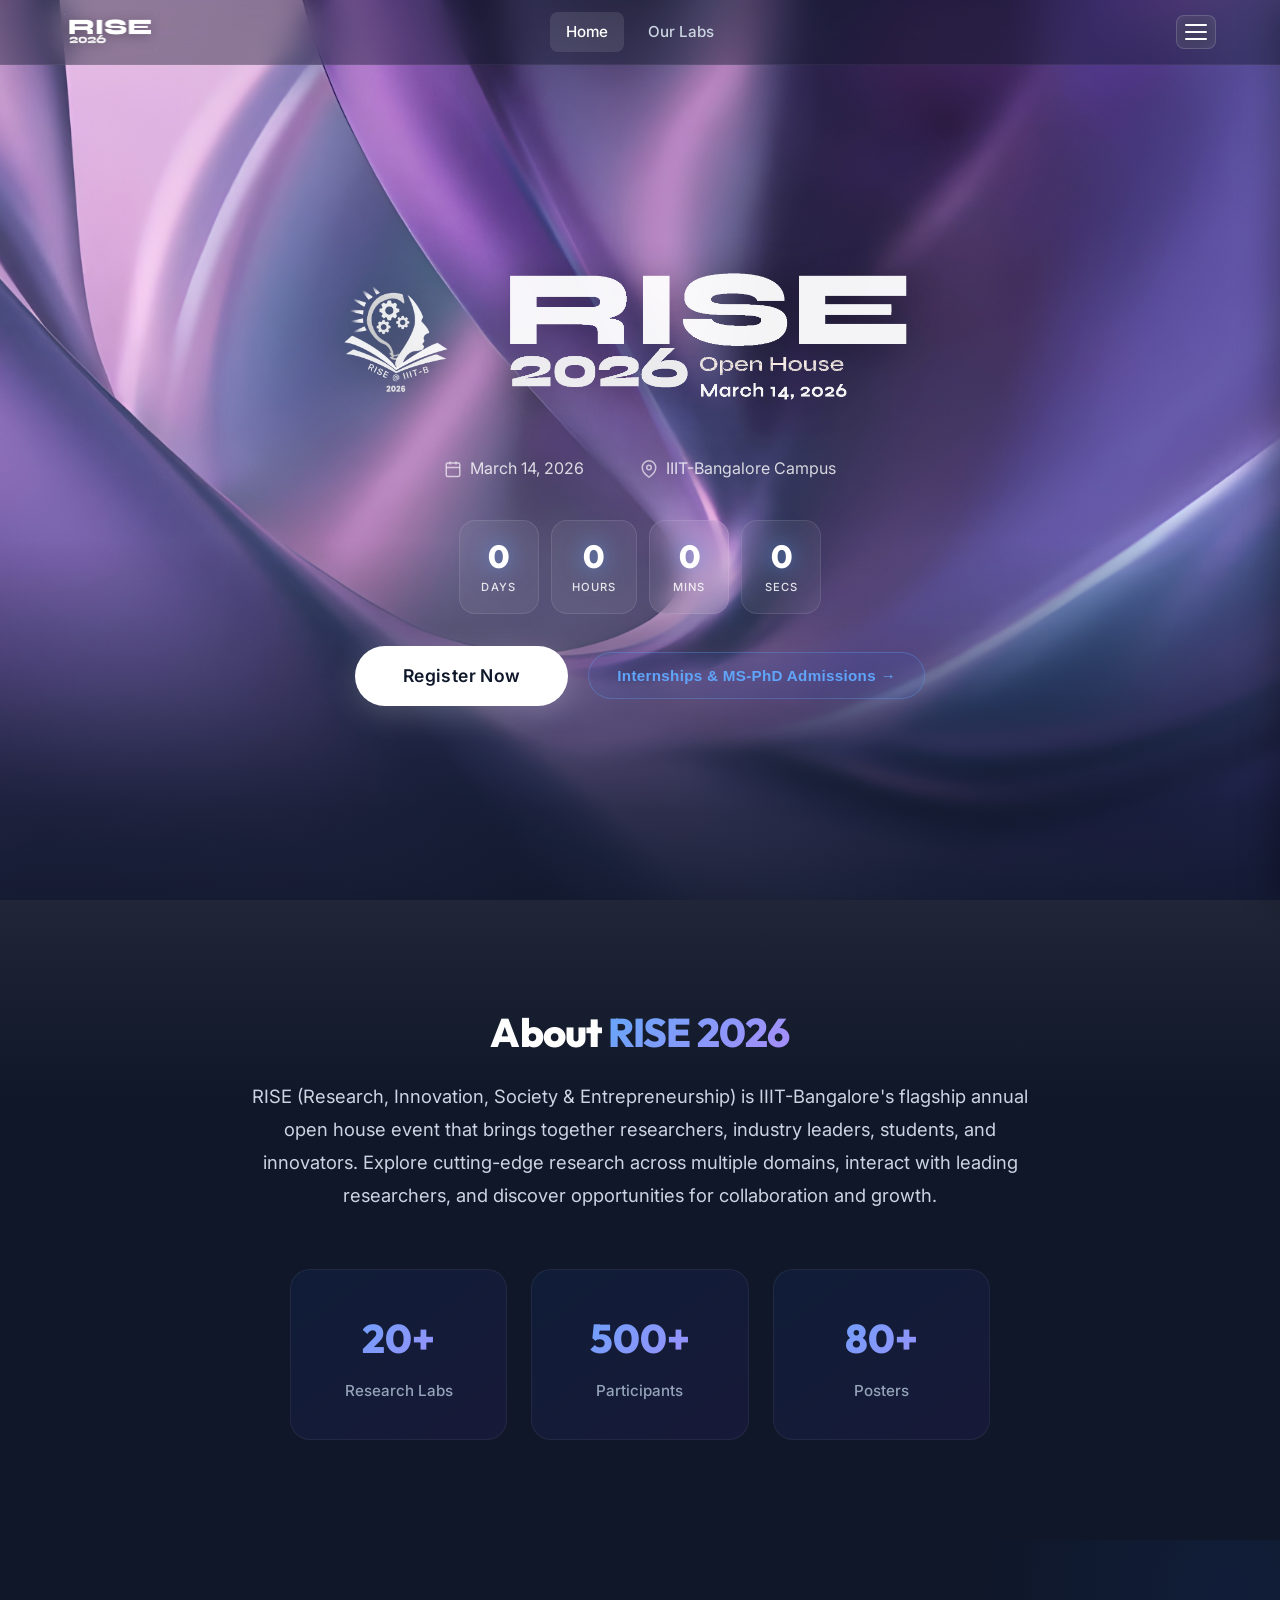
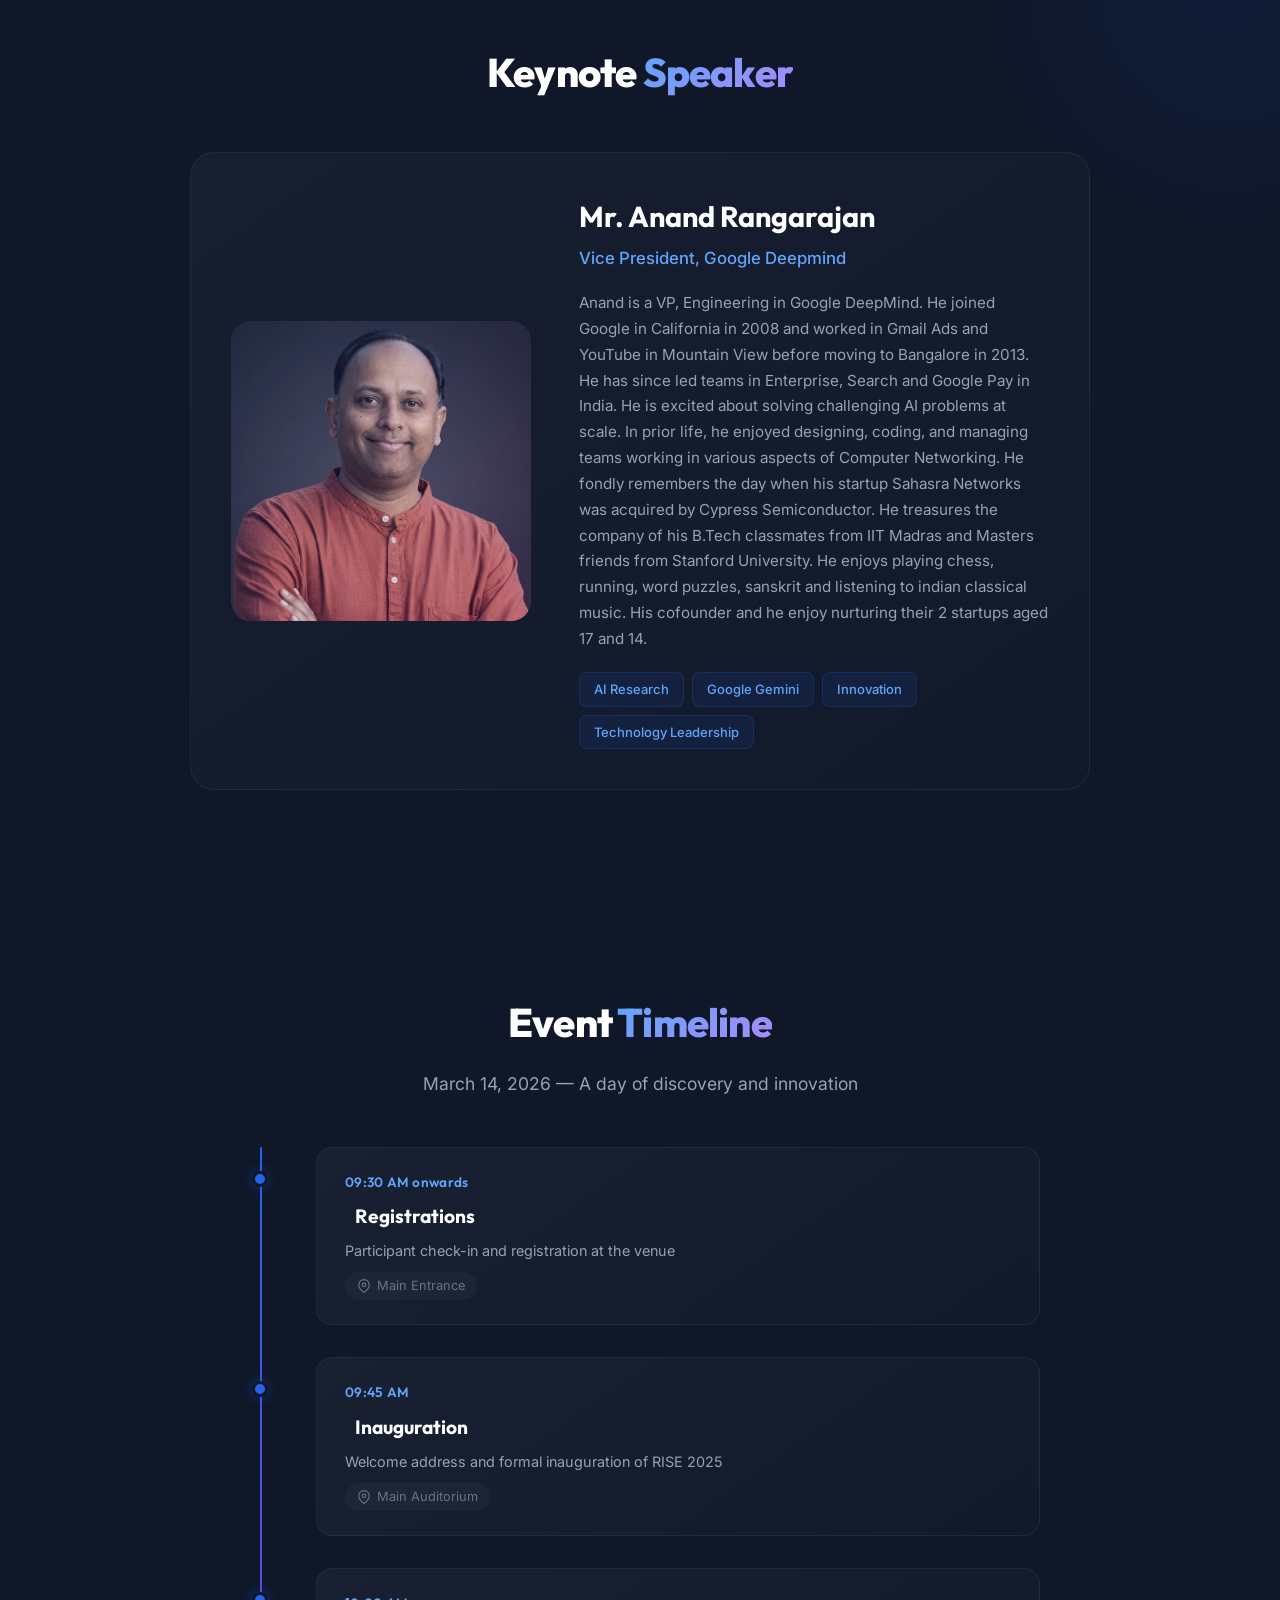
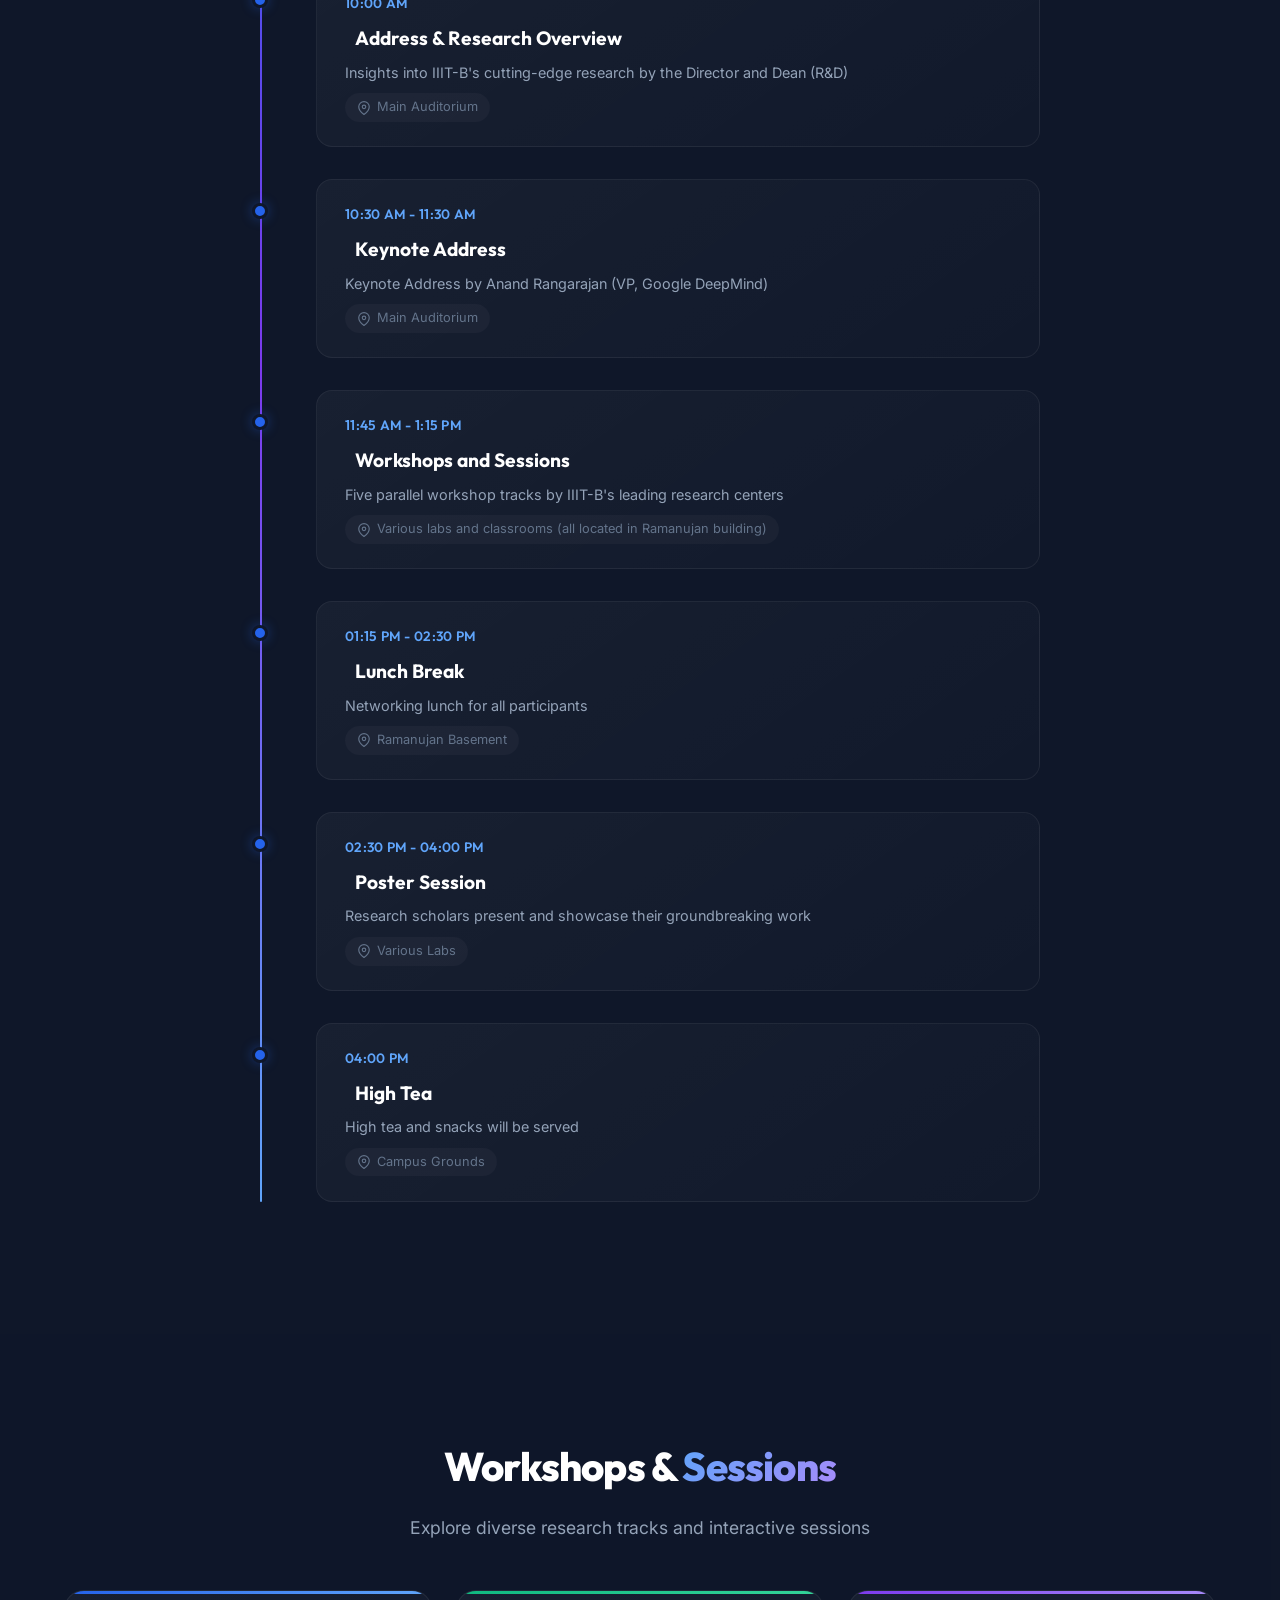
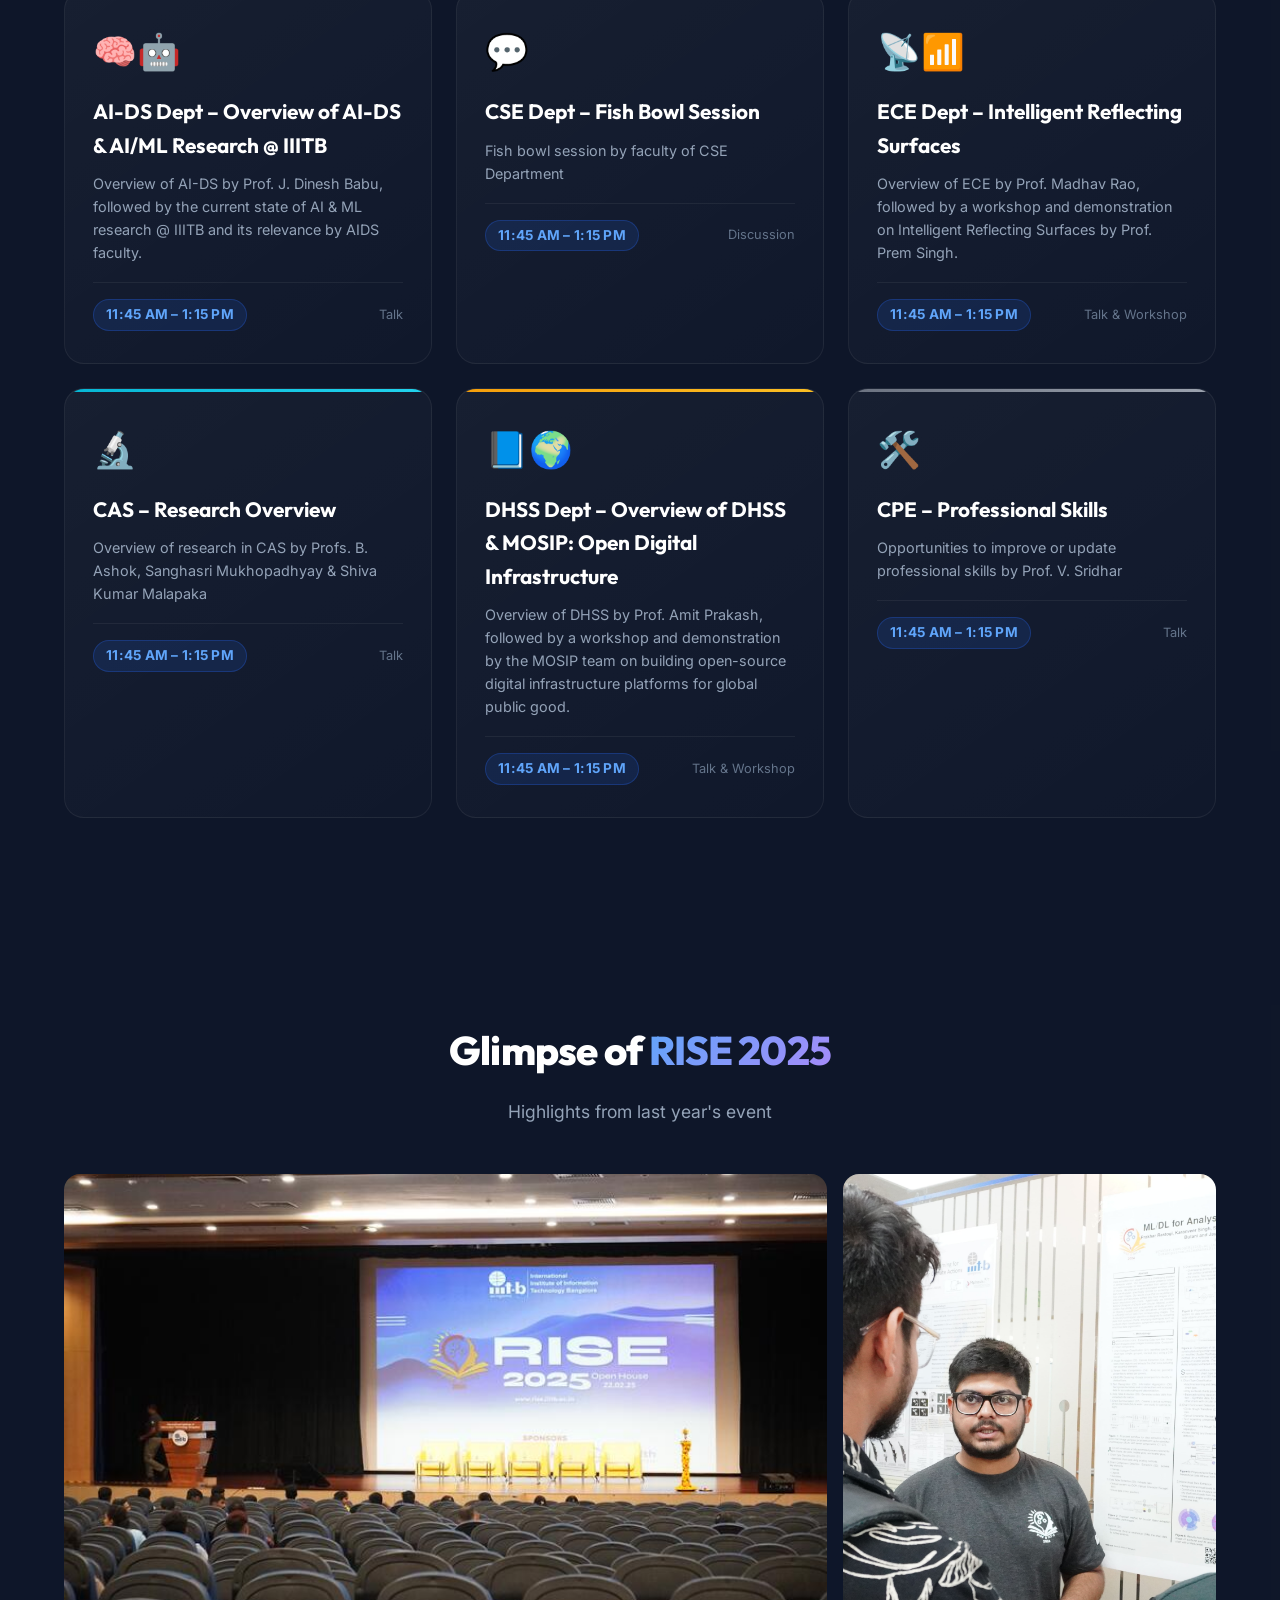
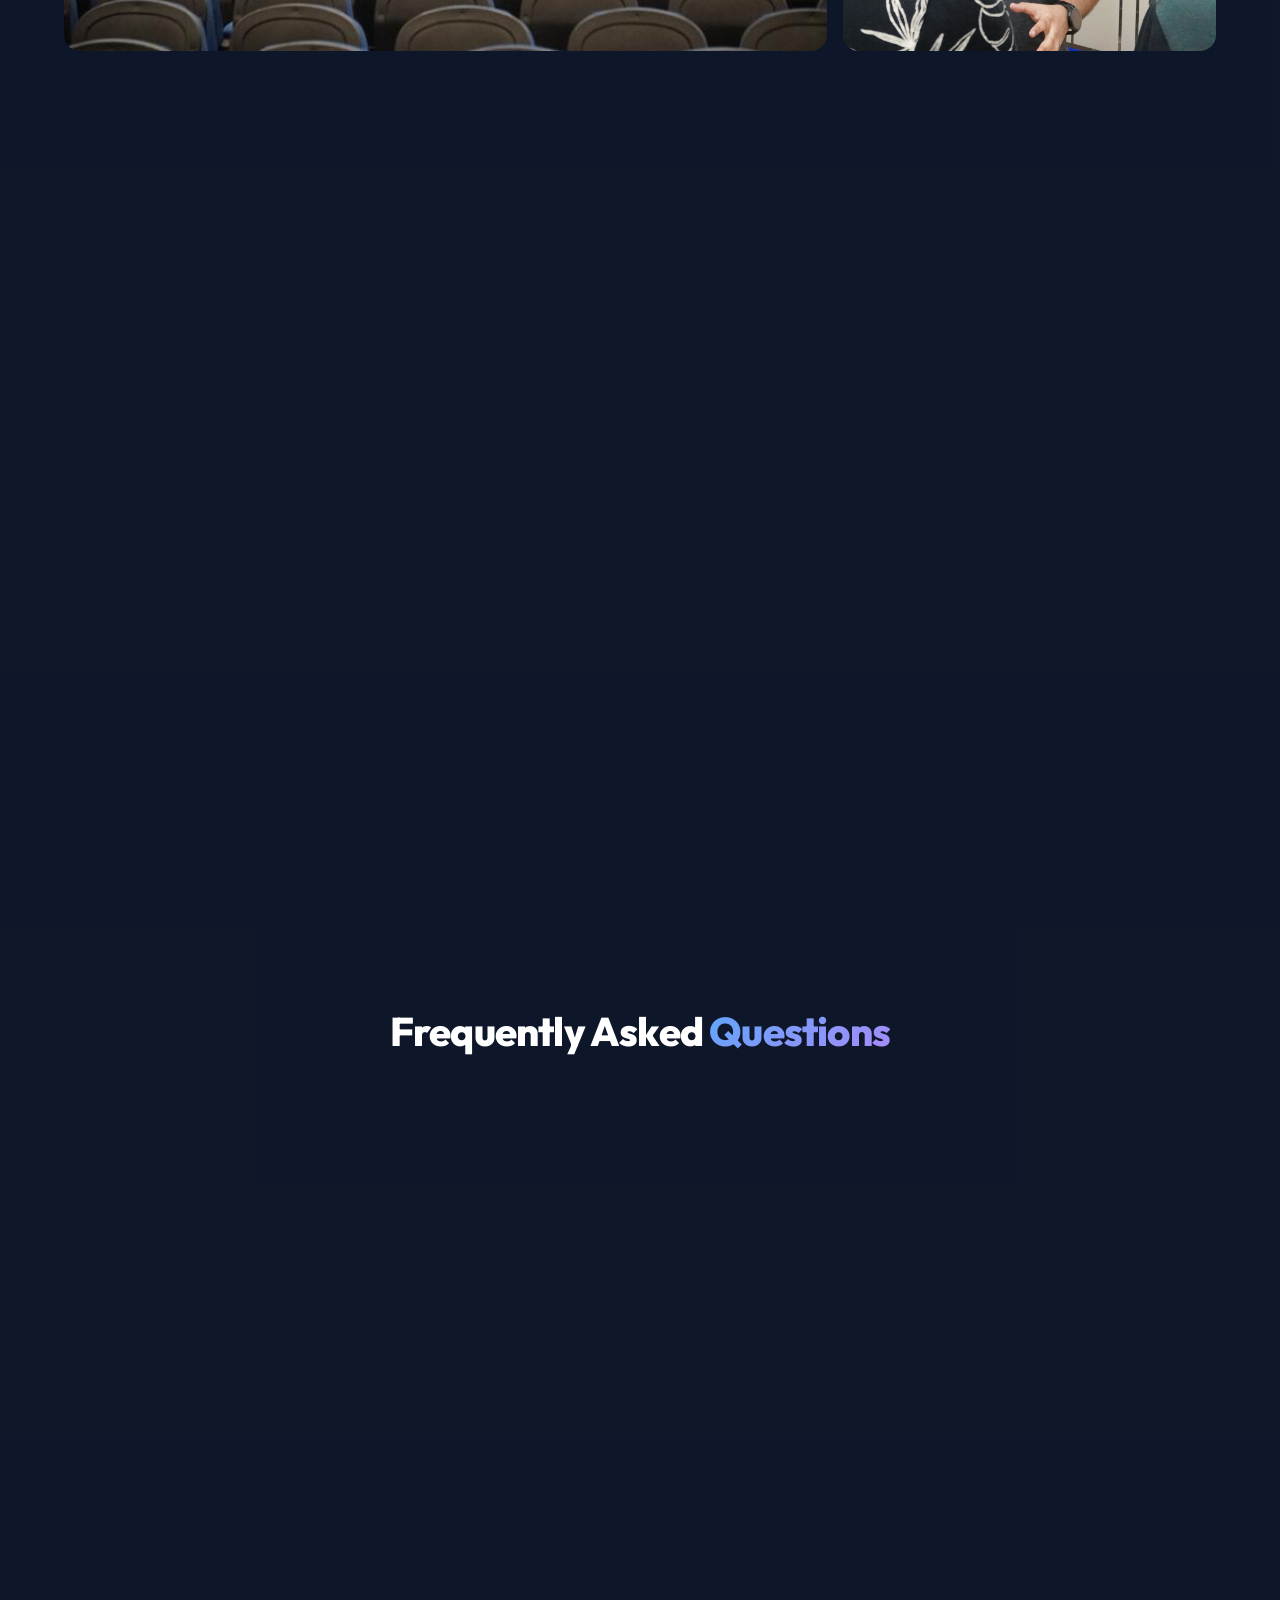
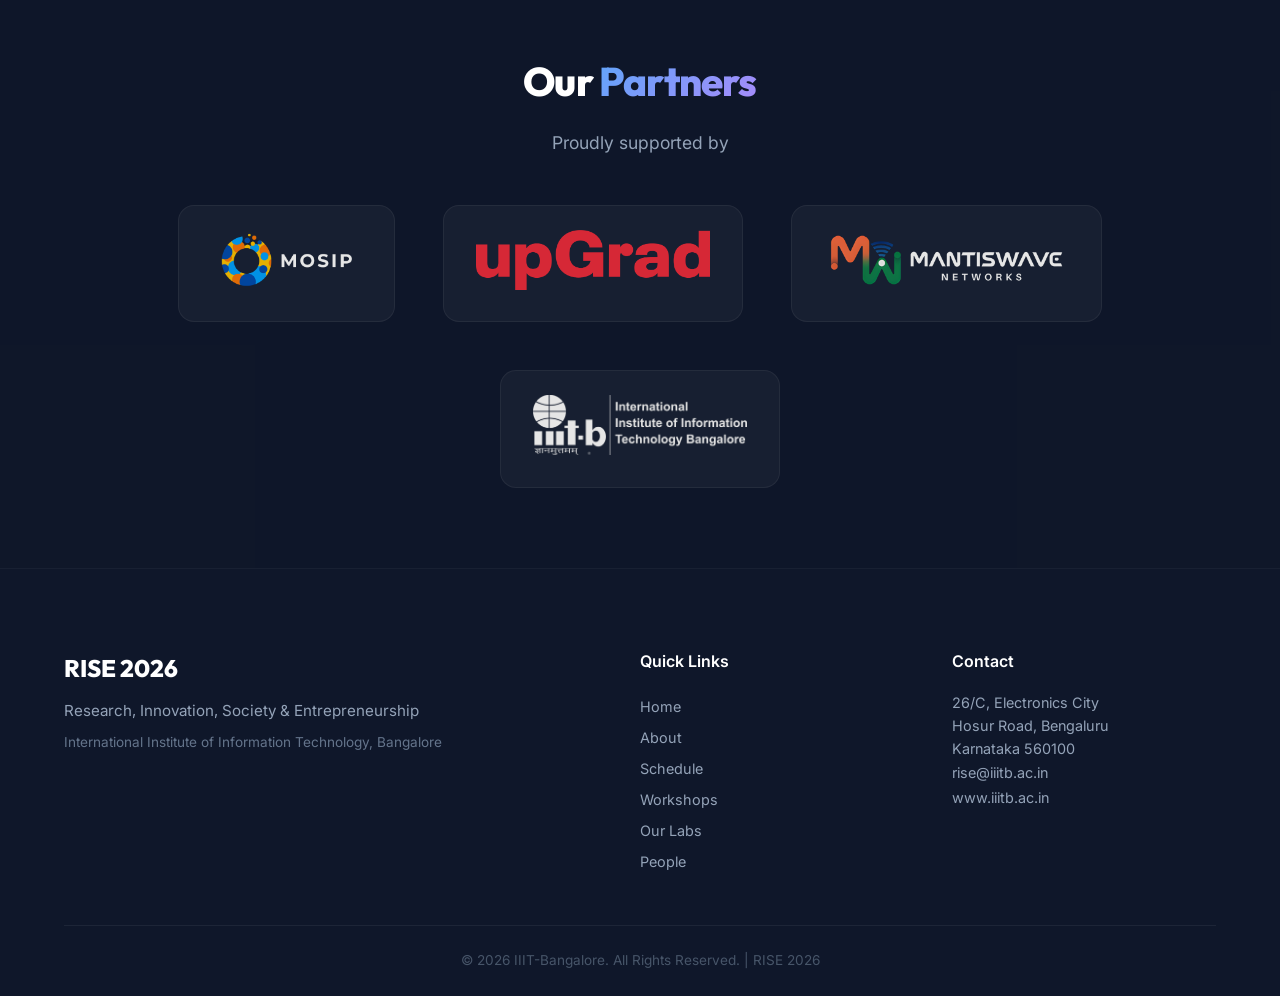
==== commit c90c6808: "Add keynote section" ====
--- a/index.html
+++ b/index.html
@@ -142,29 +142,35 @@
         </section>
 
         <!-- ===== KEYNOTE SECTION ===== -->
-        <!-- 
         <section class="keynote" id="keynote">
             <div class="container">
                 <h2 class="section-title">Keynote <span class="highlight">Speaker</span></h2>
                 <div class="keynote-card">
                     <div class="keynote-image">
-                        <img src="assets/sponsors/Keynote-2026.png" alt="Mr. Anand Rangarajan">
+                        <img src="assets/sponsors/Keynote-2026.jpg" alt="Mr. Anand Rangarajan">
                         <div class="keynote-image-overlay"></div>
                     </div>
                     <div class="keynote-info">
                         <h3 class="keynote-name">Mr. Anand Rangarajan</h3>
                         <p class="keynote-title">Vice President, Google Deepmind</p>
                         <p class="keynote-bio">
-                            Ms. Suma Varughese is the Director General of the Defence Research and Development
-                            Organisation
-                            (DRDO).
-                            With decades of experience in defense technology and innovation, she brings invaluable
-                            insights
-                            into
-                            the intersection of research, technology, and national development. Her keynote will explore
-                            the
-                            future
-                            of research and innovation in India.
+                            Anand is a VP, Engineering in Google DeepMind. He
+                            joined Google in California in 2008 and worked in
+                            Gmail Ads and YouTube in Mountain View before
+                            moving to Bangalore in 2013. He has since led teams
+                            in Enterprise, Search and Google Pay in India. He
+                            is excited about solving challenging AI problems at
+                            scale. In prior life, he enjoyed designing, coding,
+                            and managing teams working in various aspects of
+                            Computer Networking. He fondly remembers the day
+                            when his startup Sahasra Networks was acquired by
+                            Cypress Semiconductor. He treasures the company of
+                            his B.Tech classmates from IIT Madras and Masters
+                            friends from Stanford University. He enjoys playing
+                            chess, running, word puzzles, sanskrit and
+                            listening to indian classical music. His cofounder
+                            and he enjoy nurturing their 2 startups aged 17 and
+                            14.
                         </p>
                         <div class="keynote-tags">
                             <span class="tag">AI Research</span>
@@ -176,7 +182,7 @@
                 </div>
             </div>
         </section>
--->
+
         <!-- ===== SCHEDULE/TIMELINE SECTION ===== -->
         <section class="schedule" id="schedule">
             <div class="container">
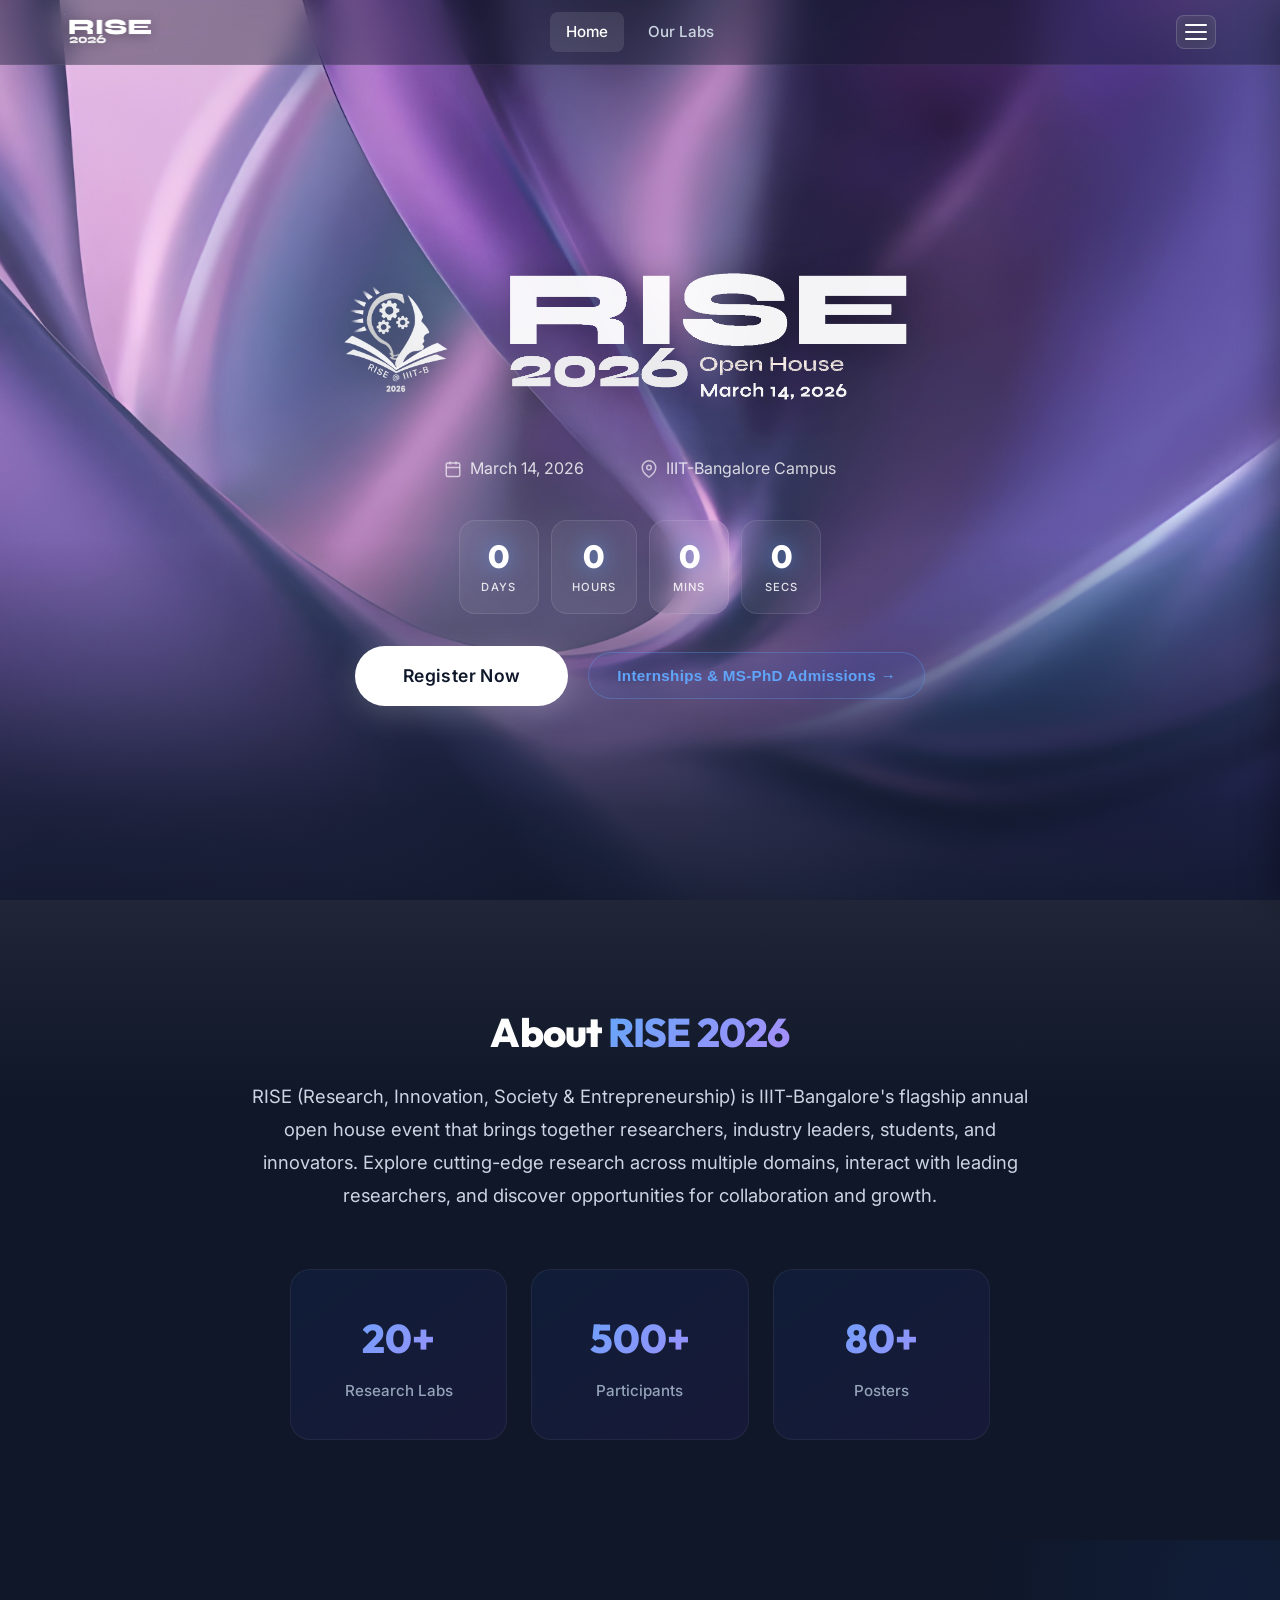
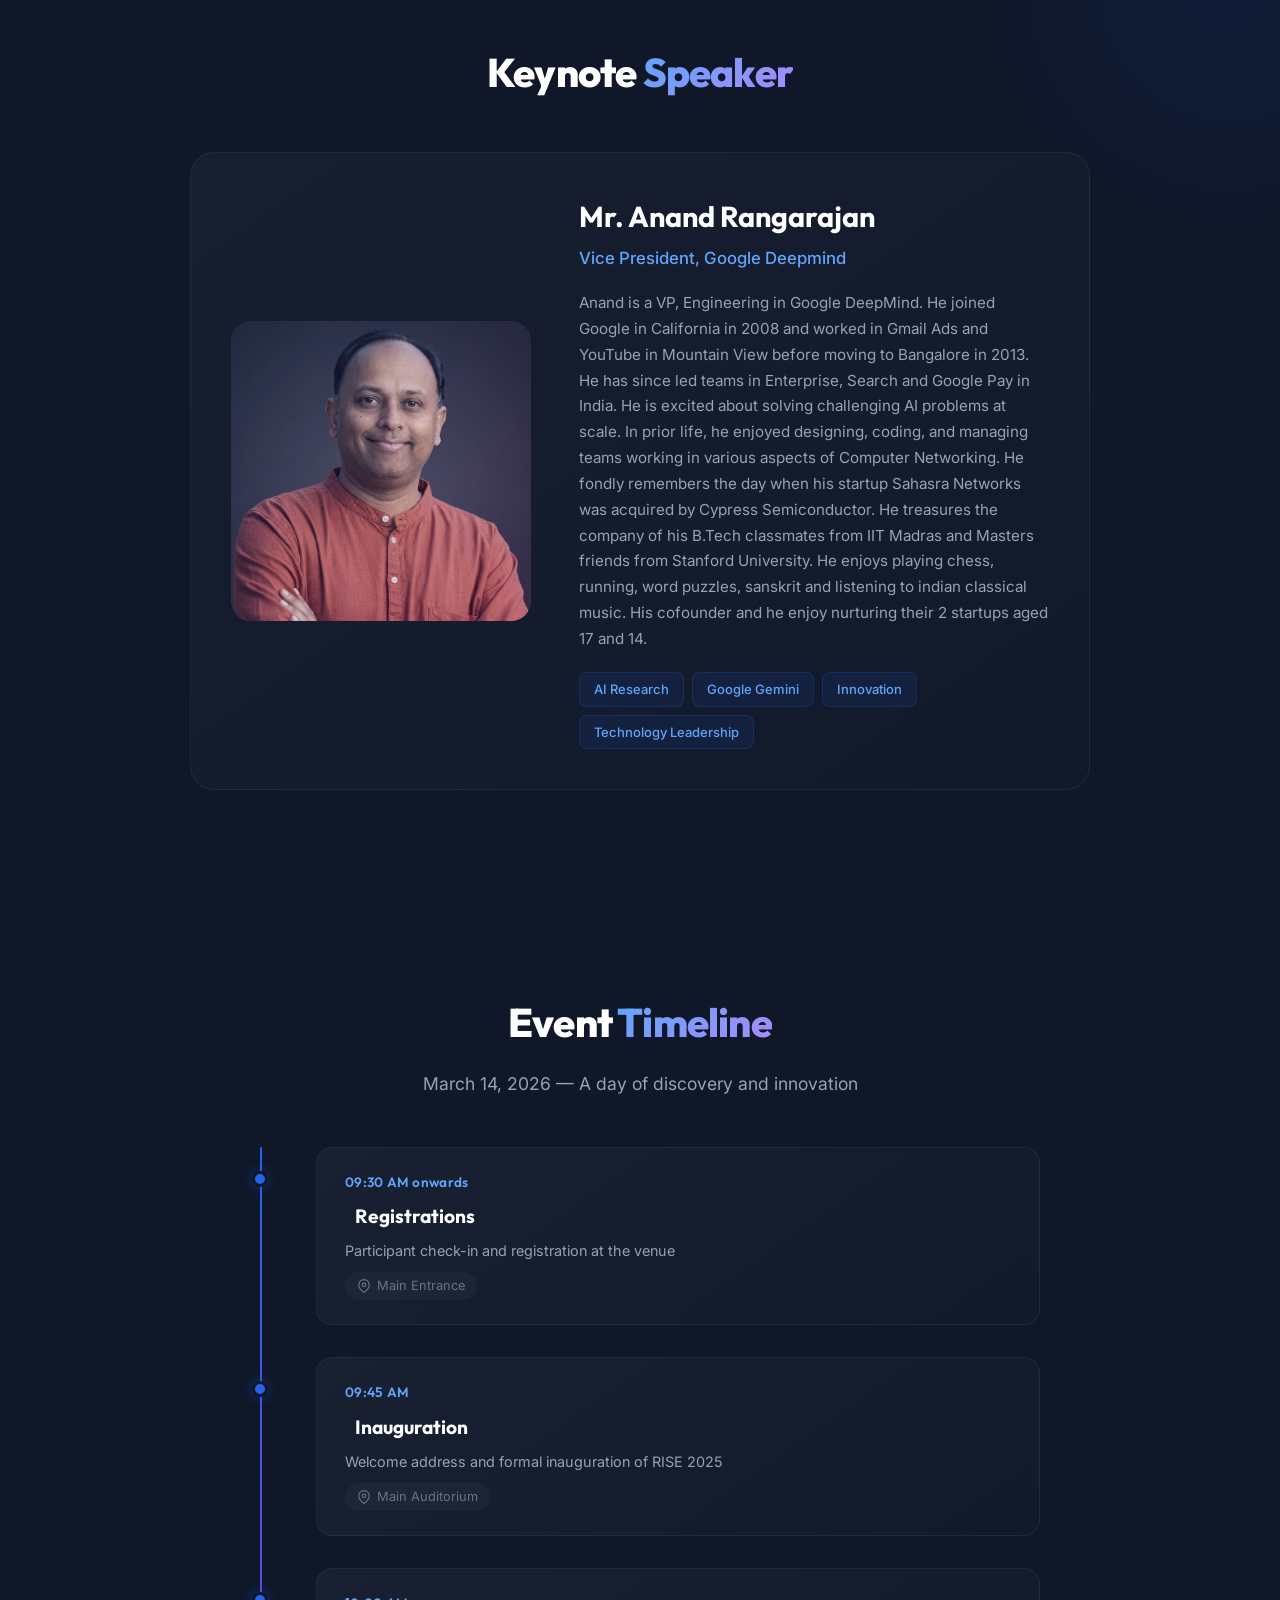
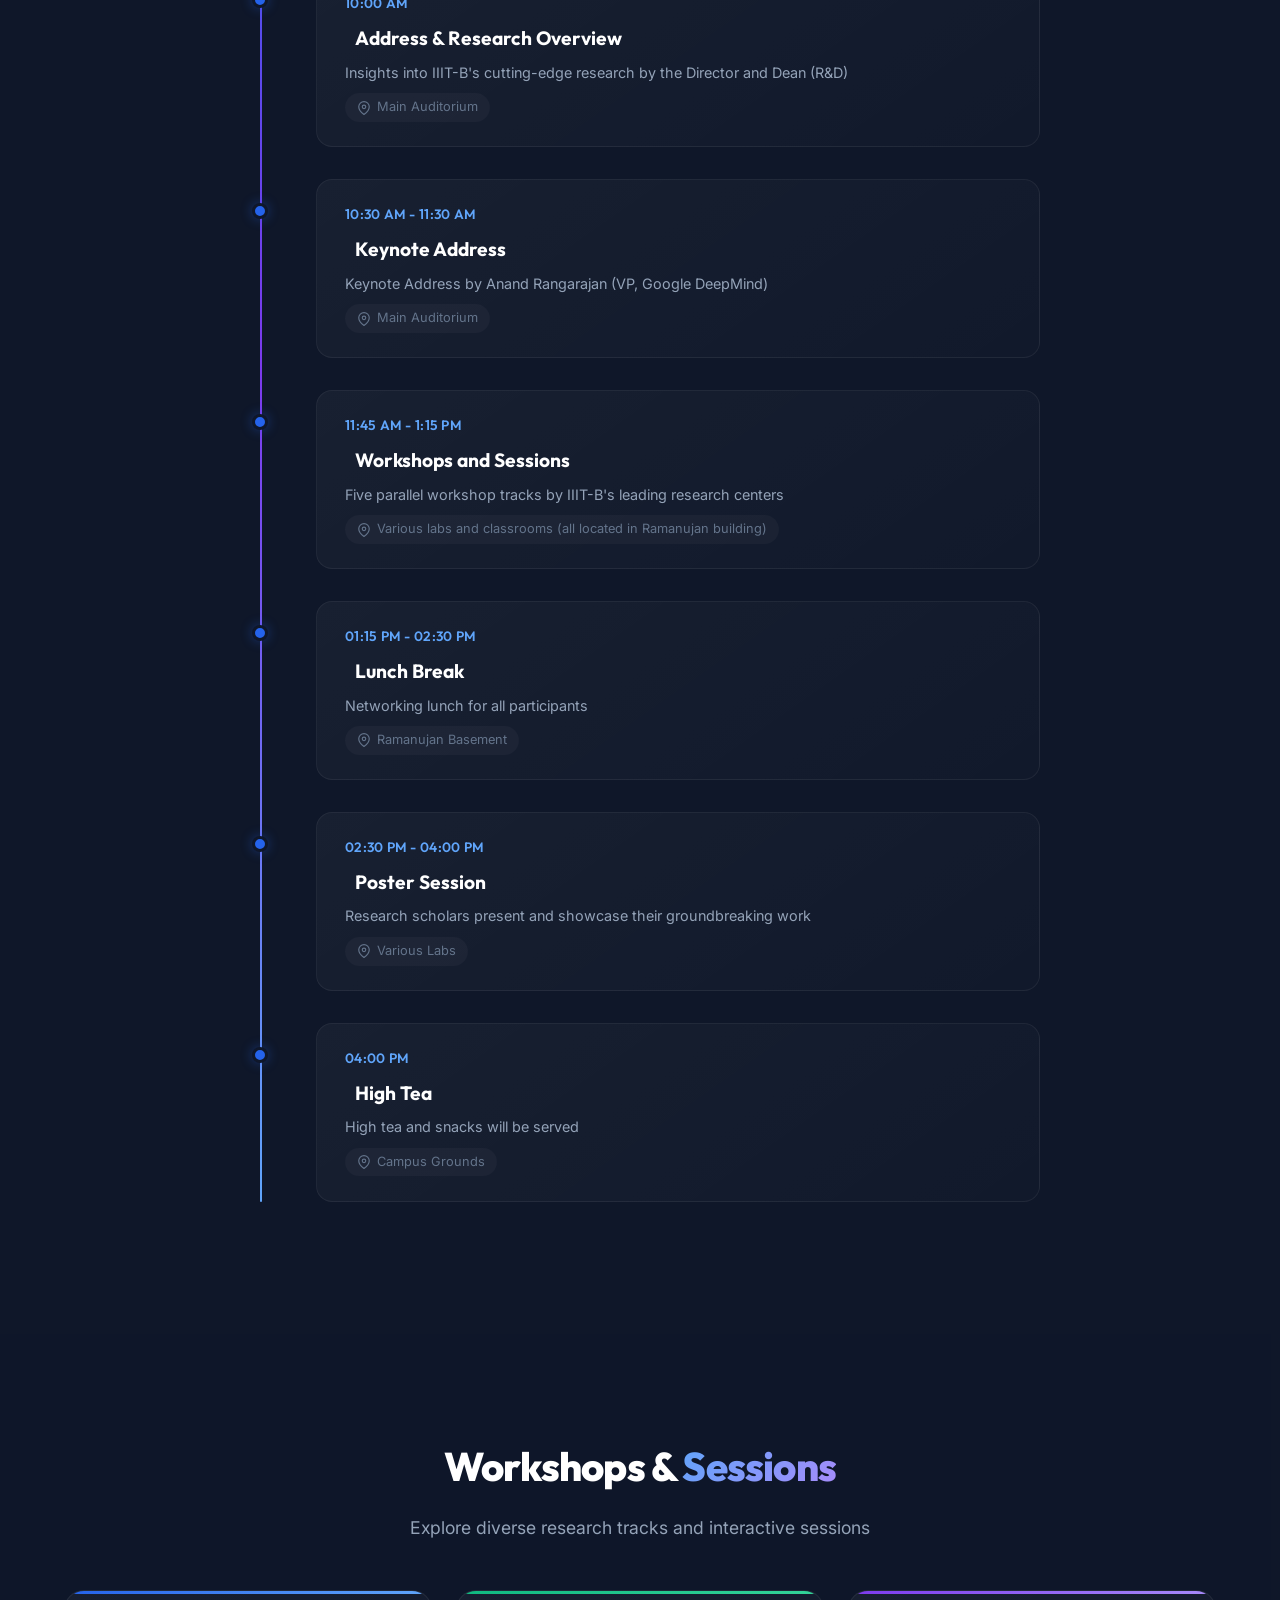
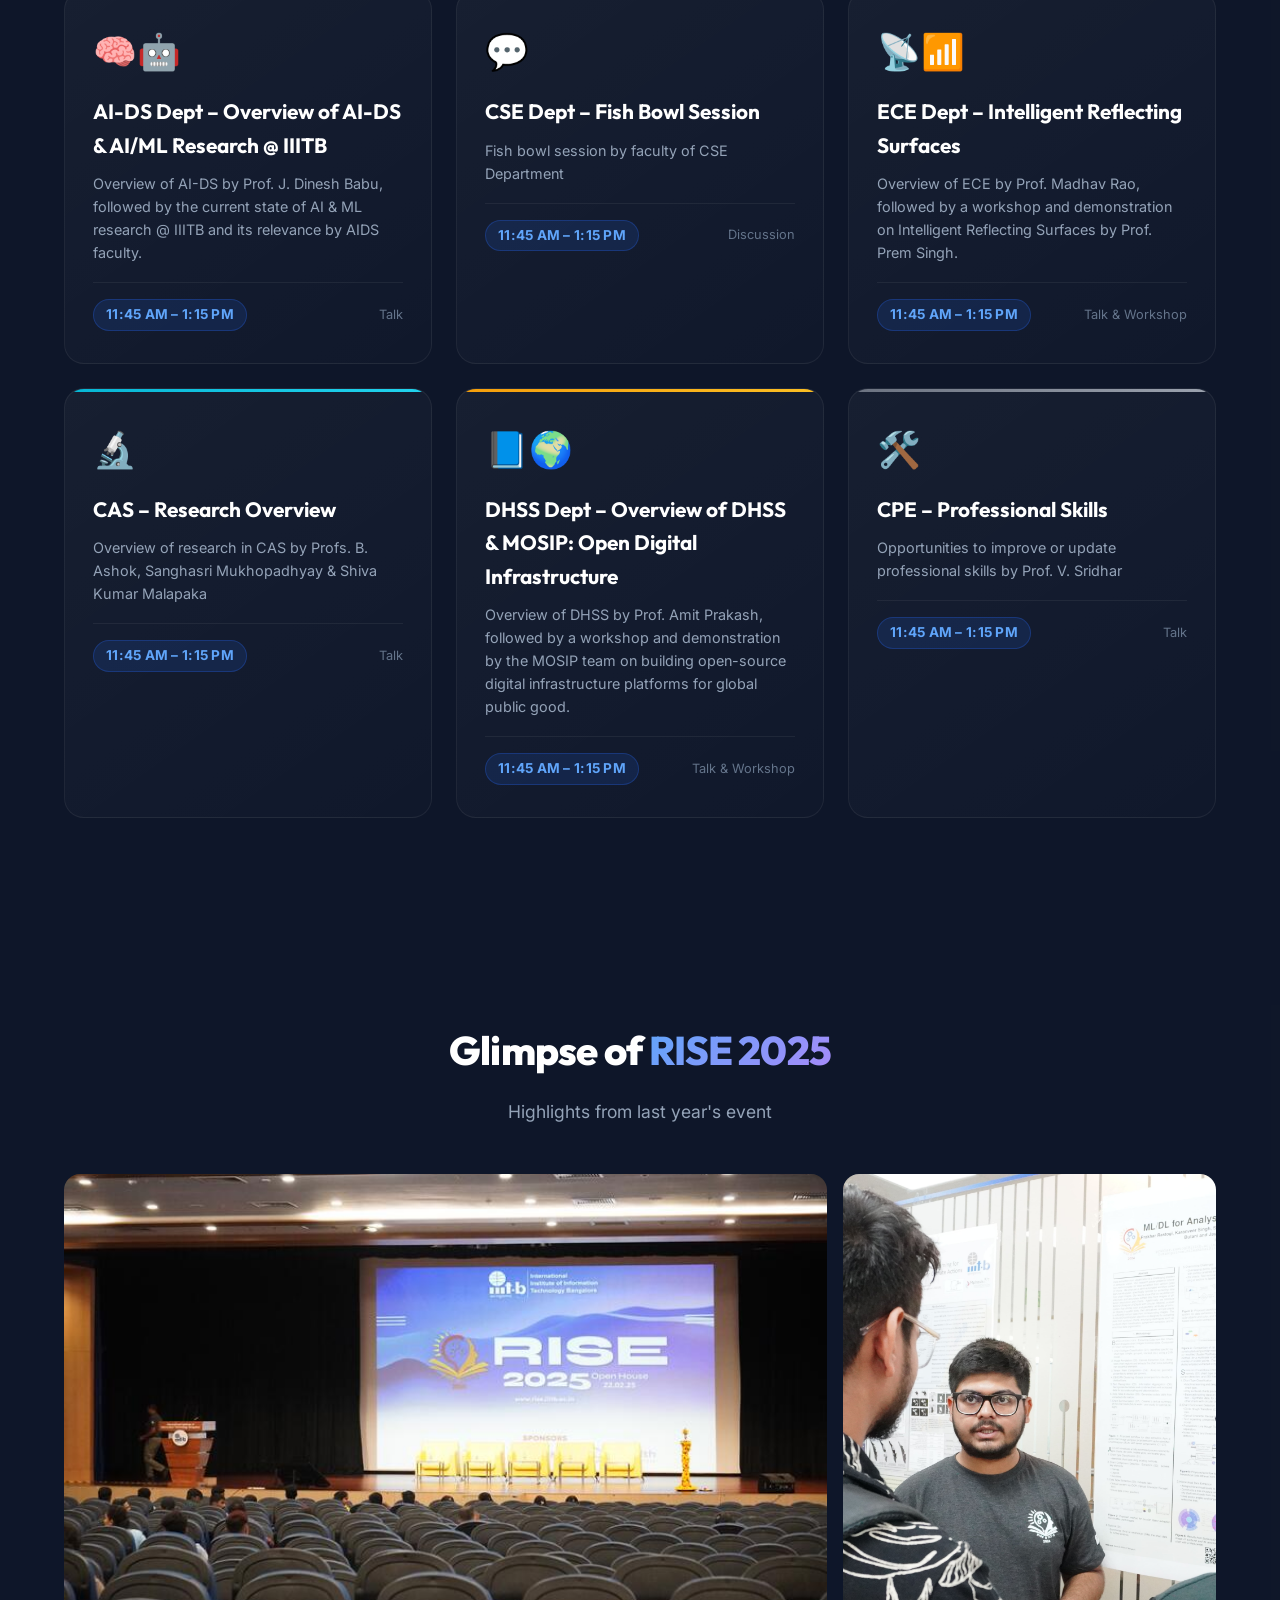
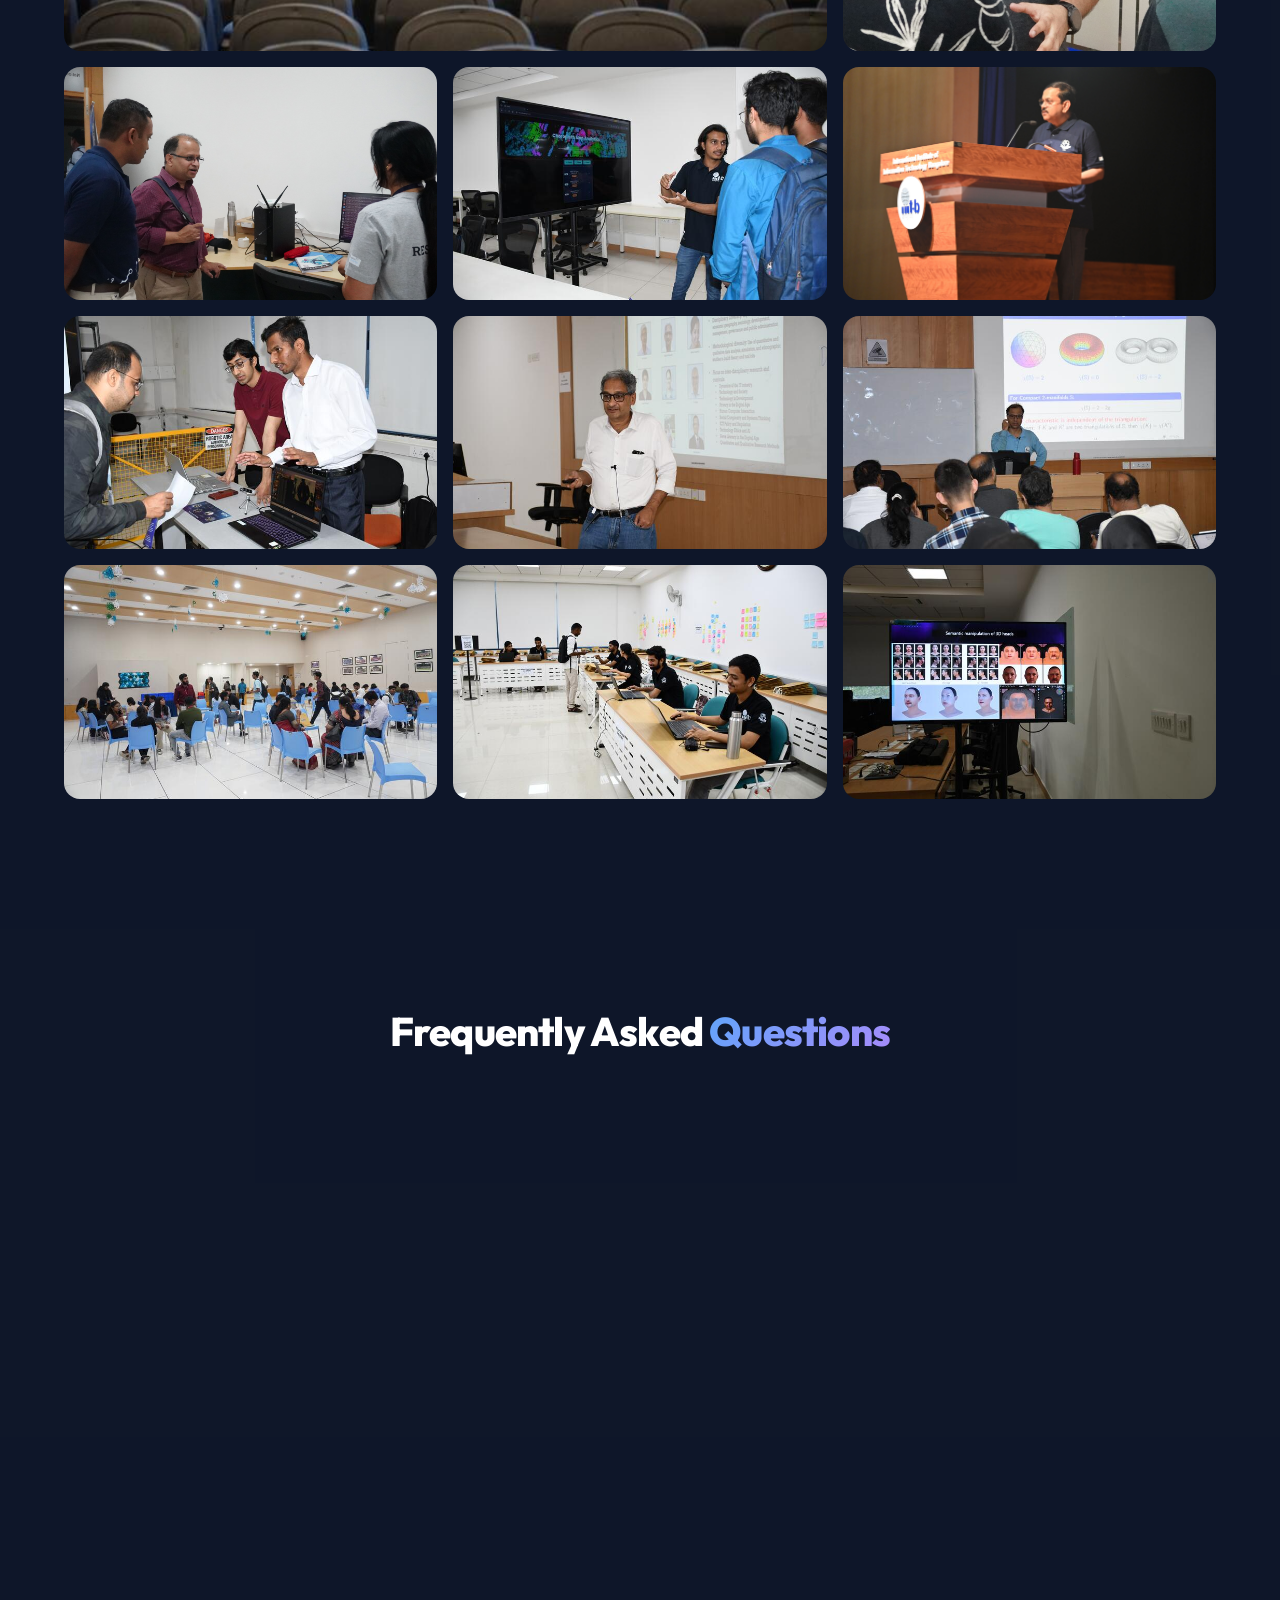
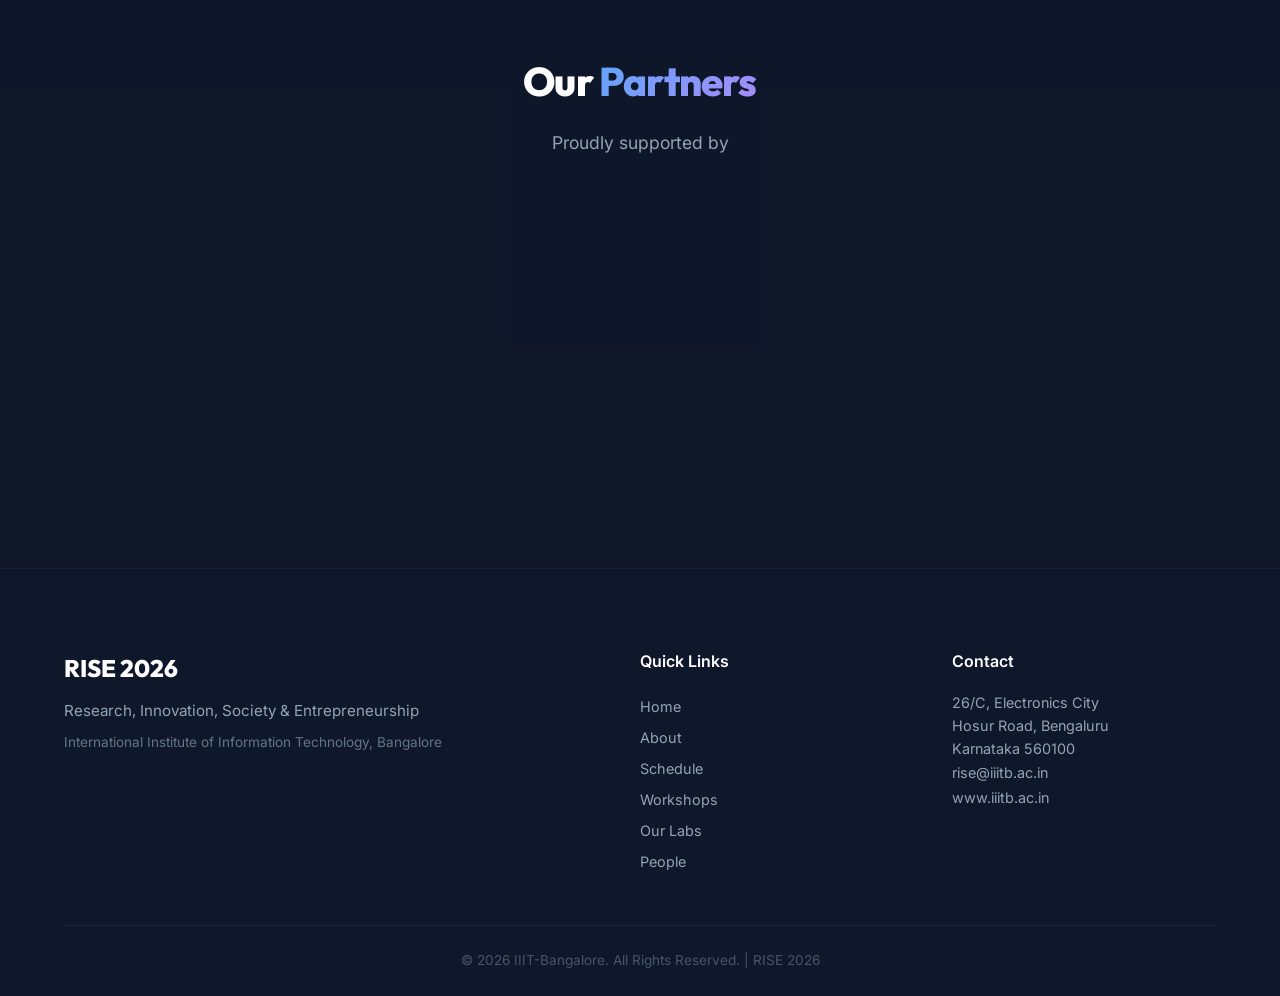
==== commit 75bfdb47: "Update link tag for favicon" ====
--- a/index.html
+++ b/index.html
@@ -7,8 +7,8 @@
     <title>RISE 2026 — Research, Innovation, Society & Entrepreneurship</title>
     <meta name="description"
         content="RISE 2026 Open House at IIIT-Bangalore. Experience cutting-edge research, innovation, and entrepreneurship.">
-    <link rel="icon" href="https://rise.iiitb.ac.in/wp-content/uploads/2022/07/cropped-iiitb_logo-32x32.png"
-        sizes="32x32">
+    <!-- <link rel="icon" href="https://rise.iiitb.ac.in/wp-content/uploads/2022/07/cropped-iiitb_logo-32x32.png" sizes="32x32"> -->
+    <link rel="icon" type="image/x-icon" href="/favicon.ico">
     <link rel="stylesheet" href="styles.css">
     <link rel="preconnect" href="https://fonts.googleapis.com">
     <link rel="preconnect" href="https://fonts.gstatic.com" crossorigin>
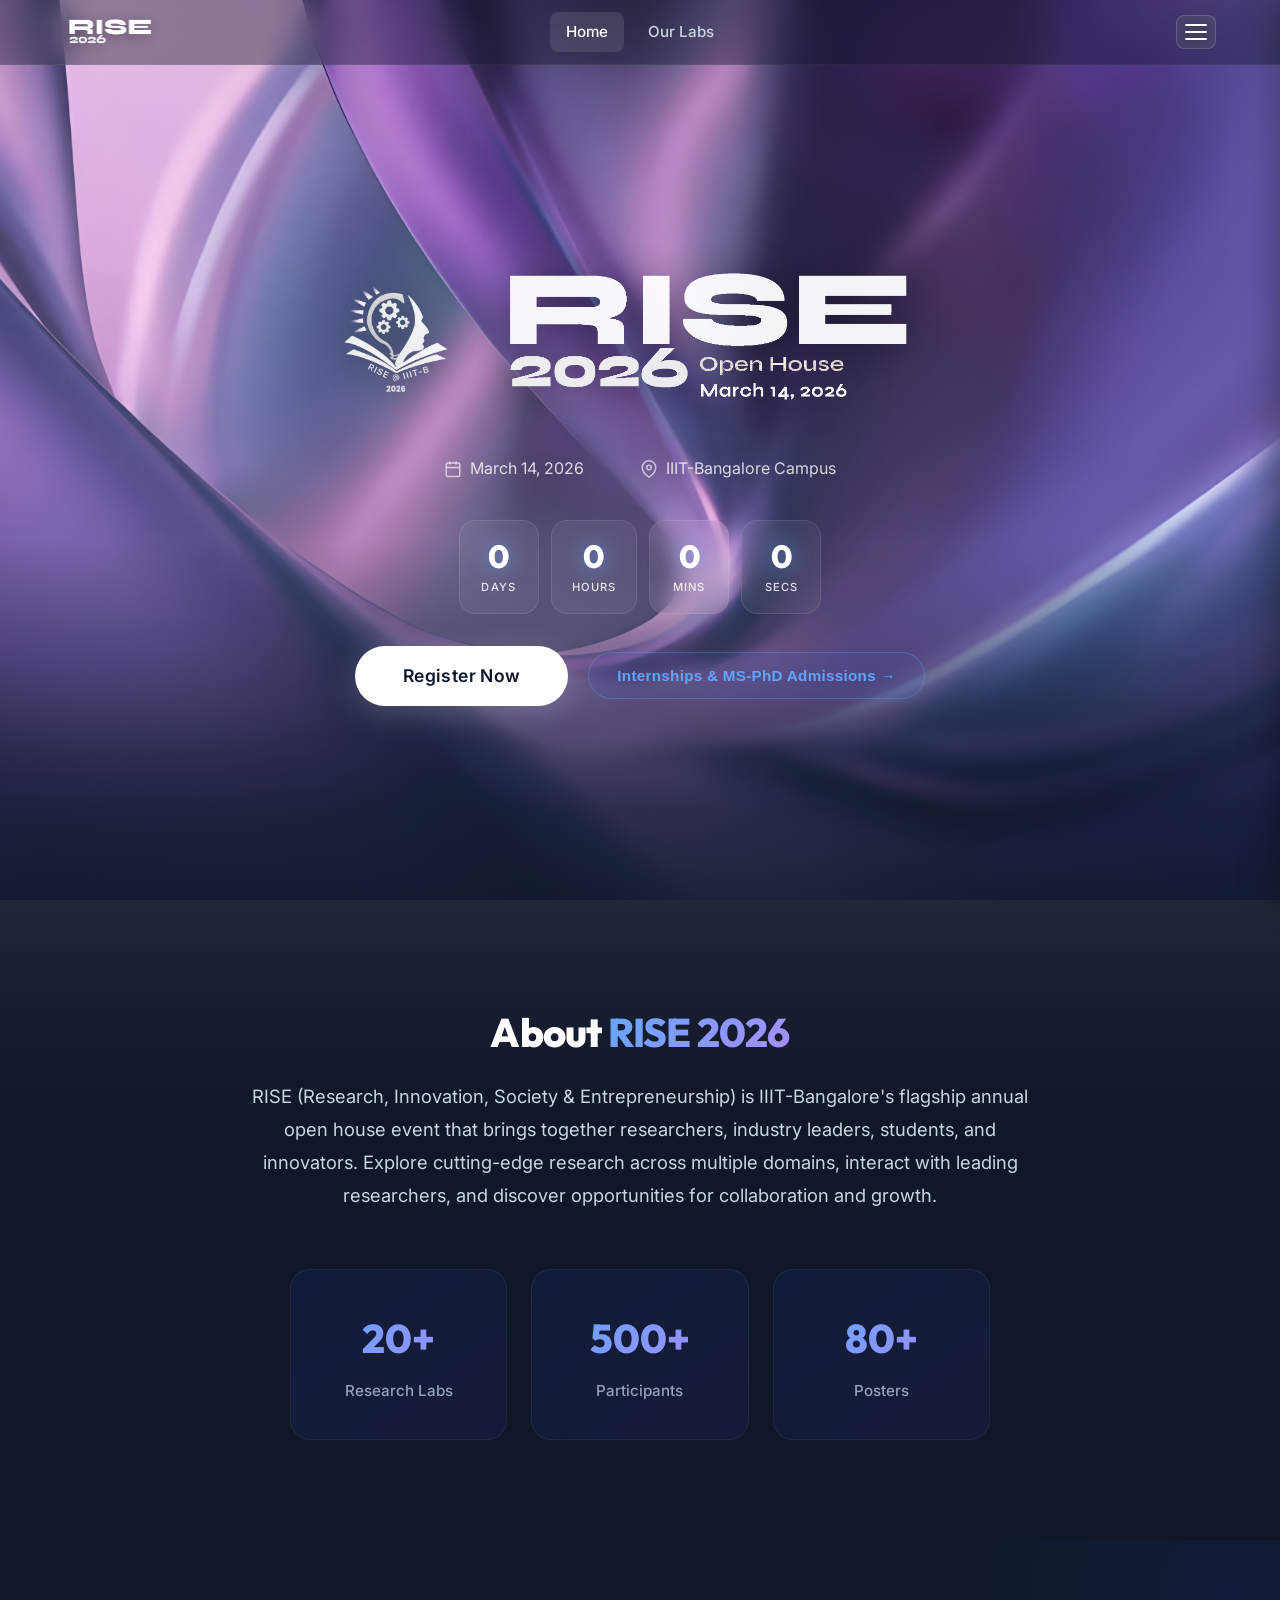
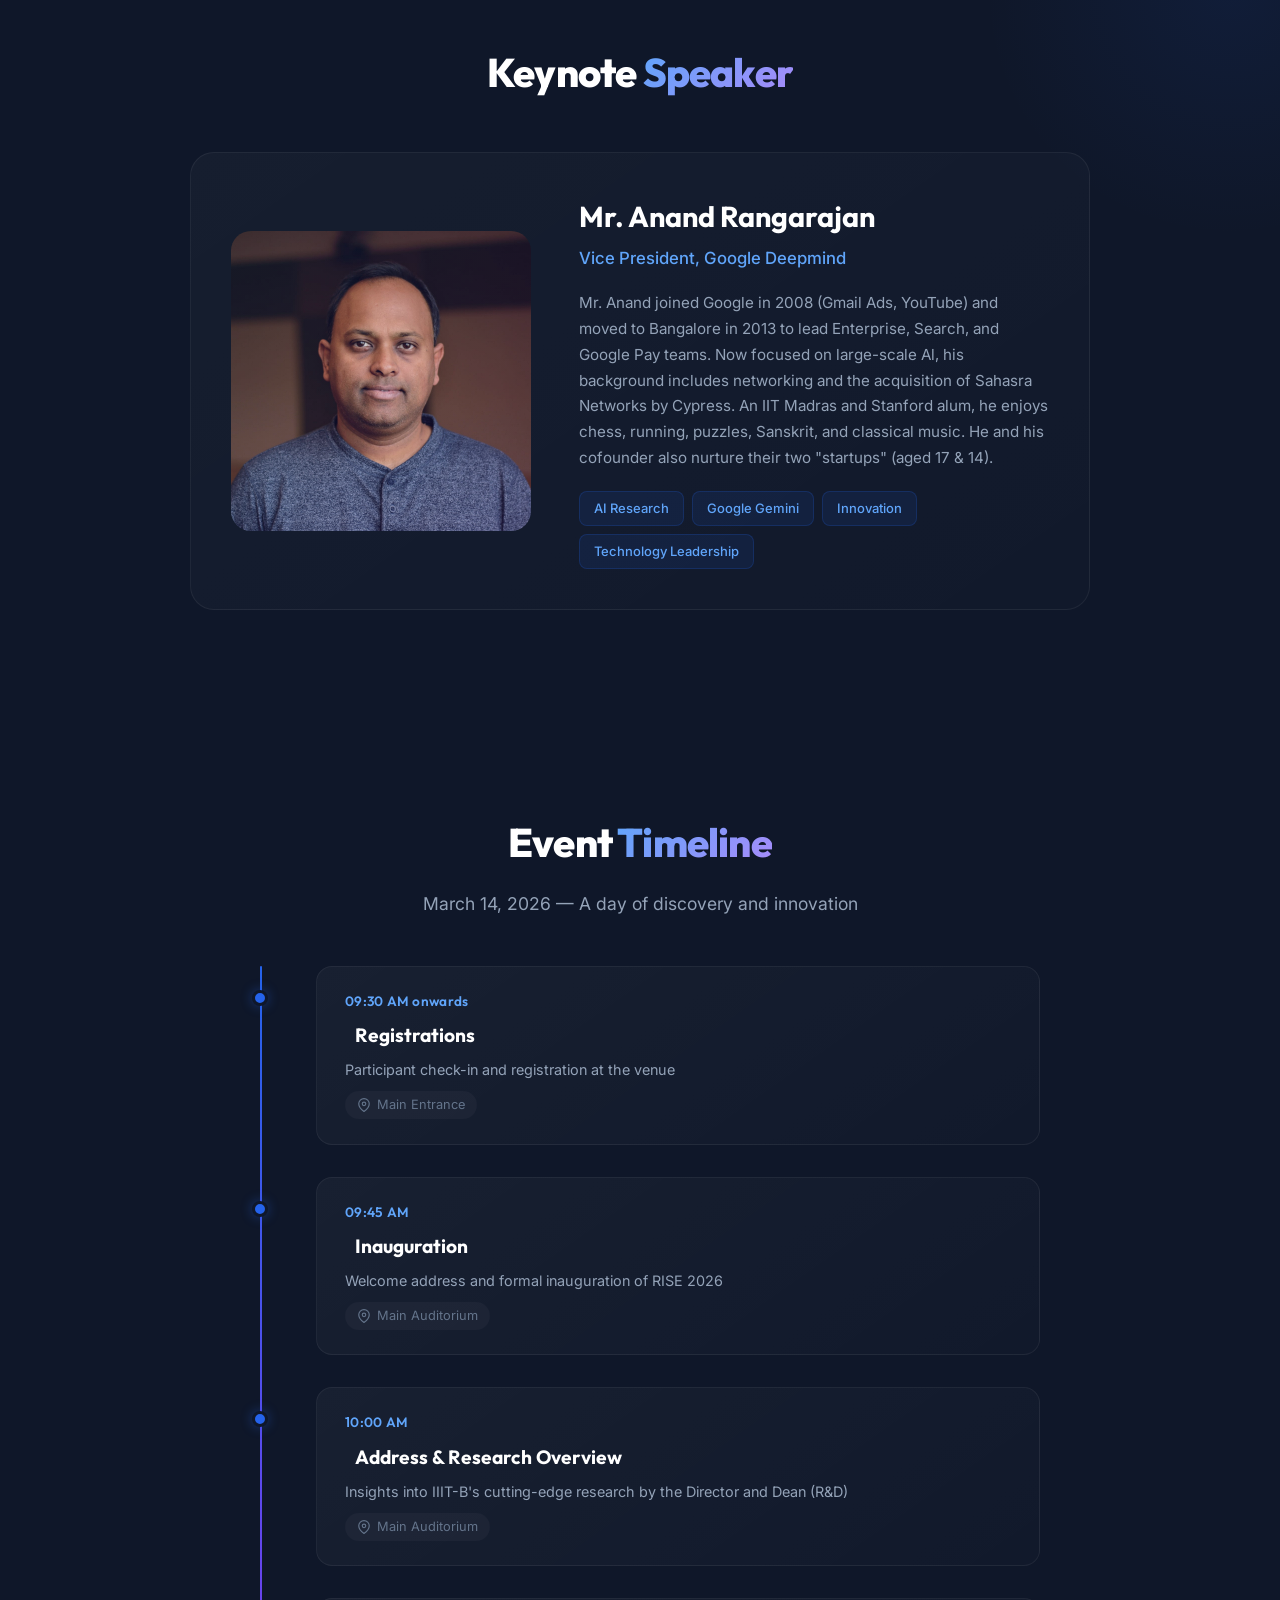
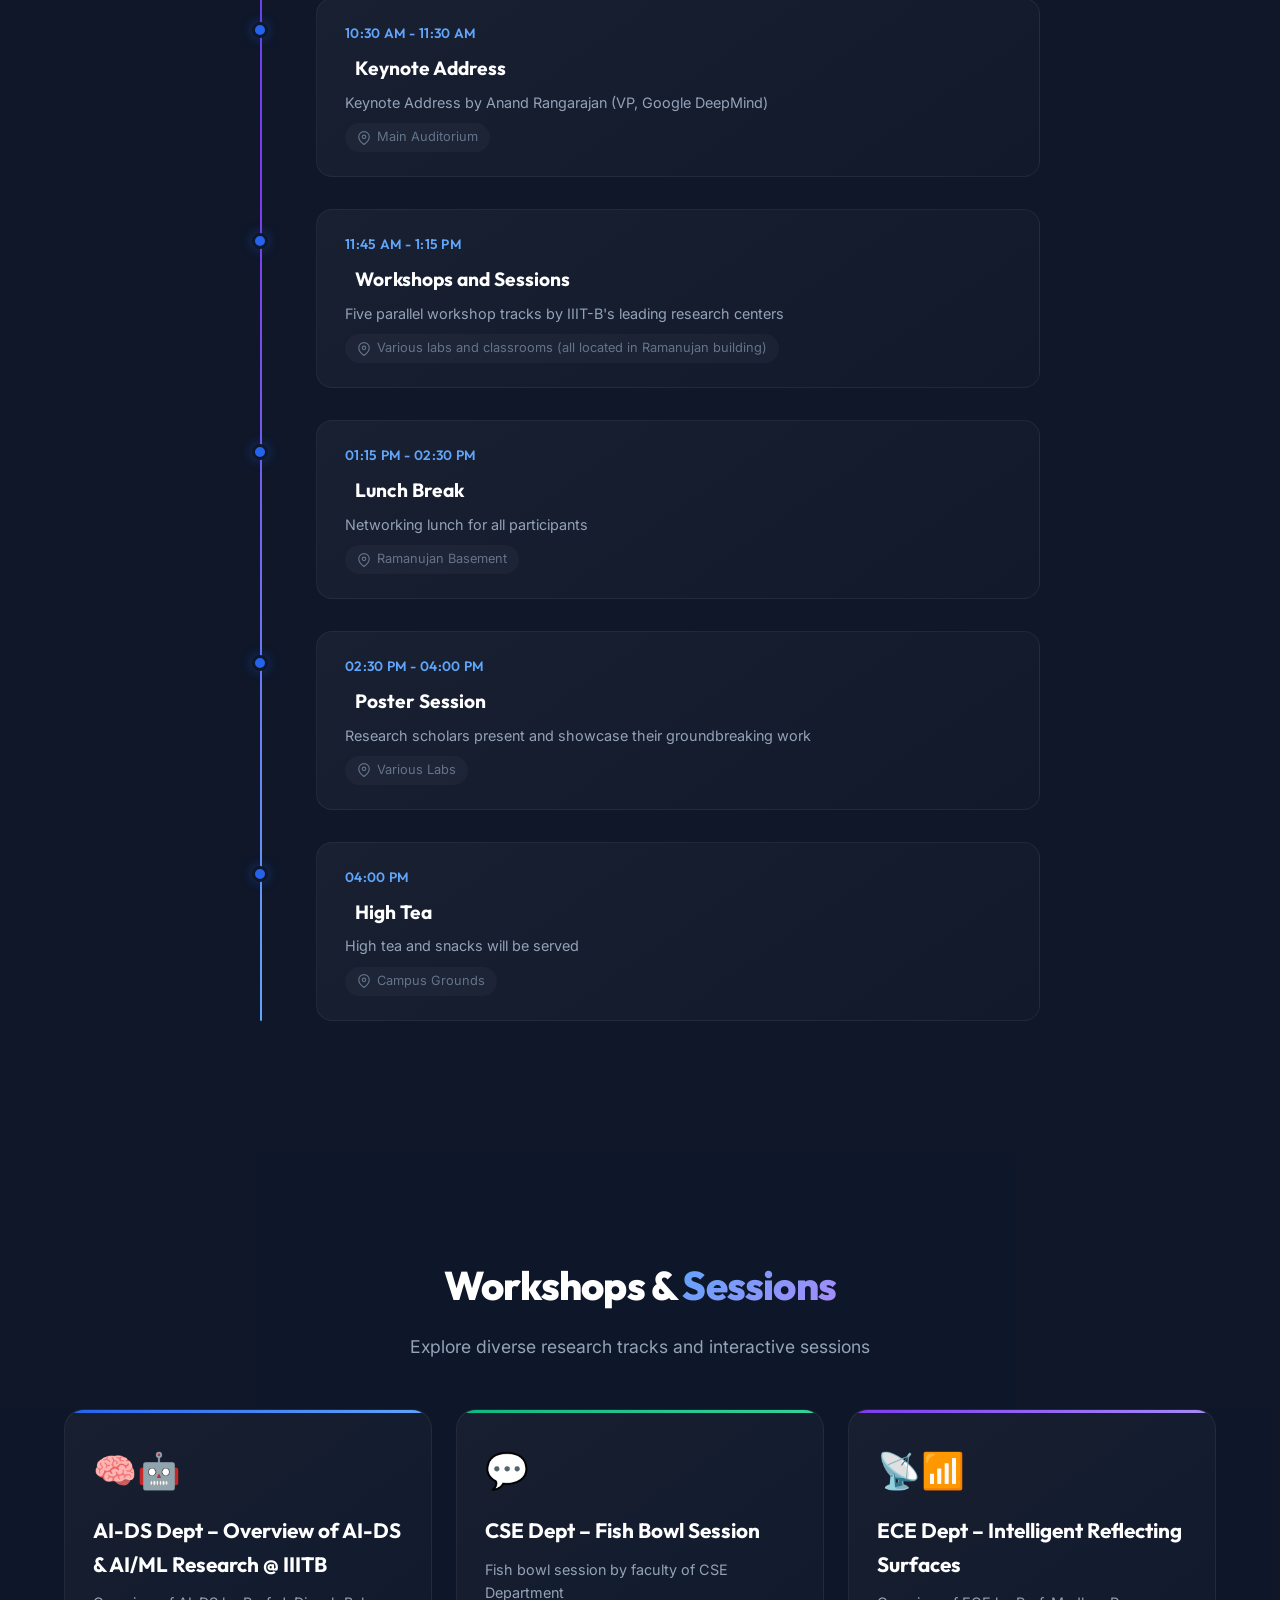
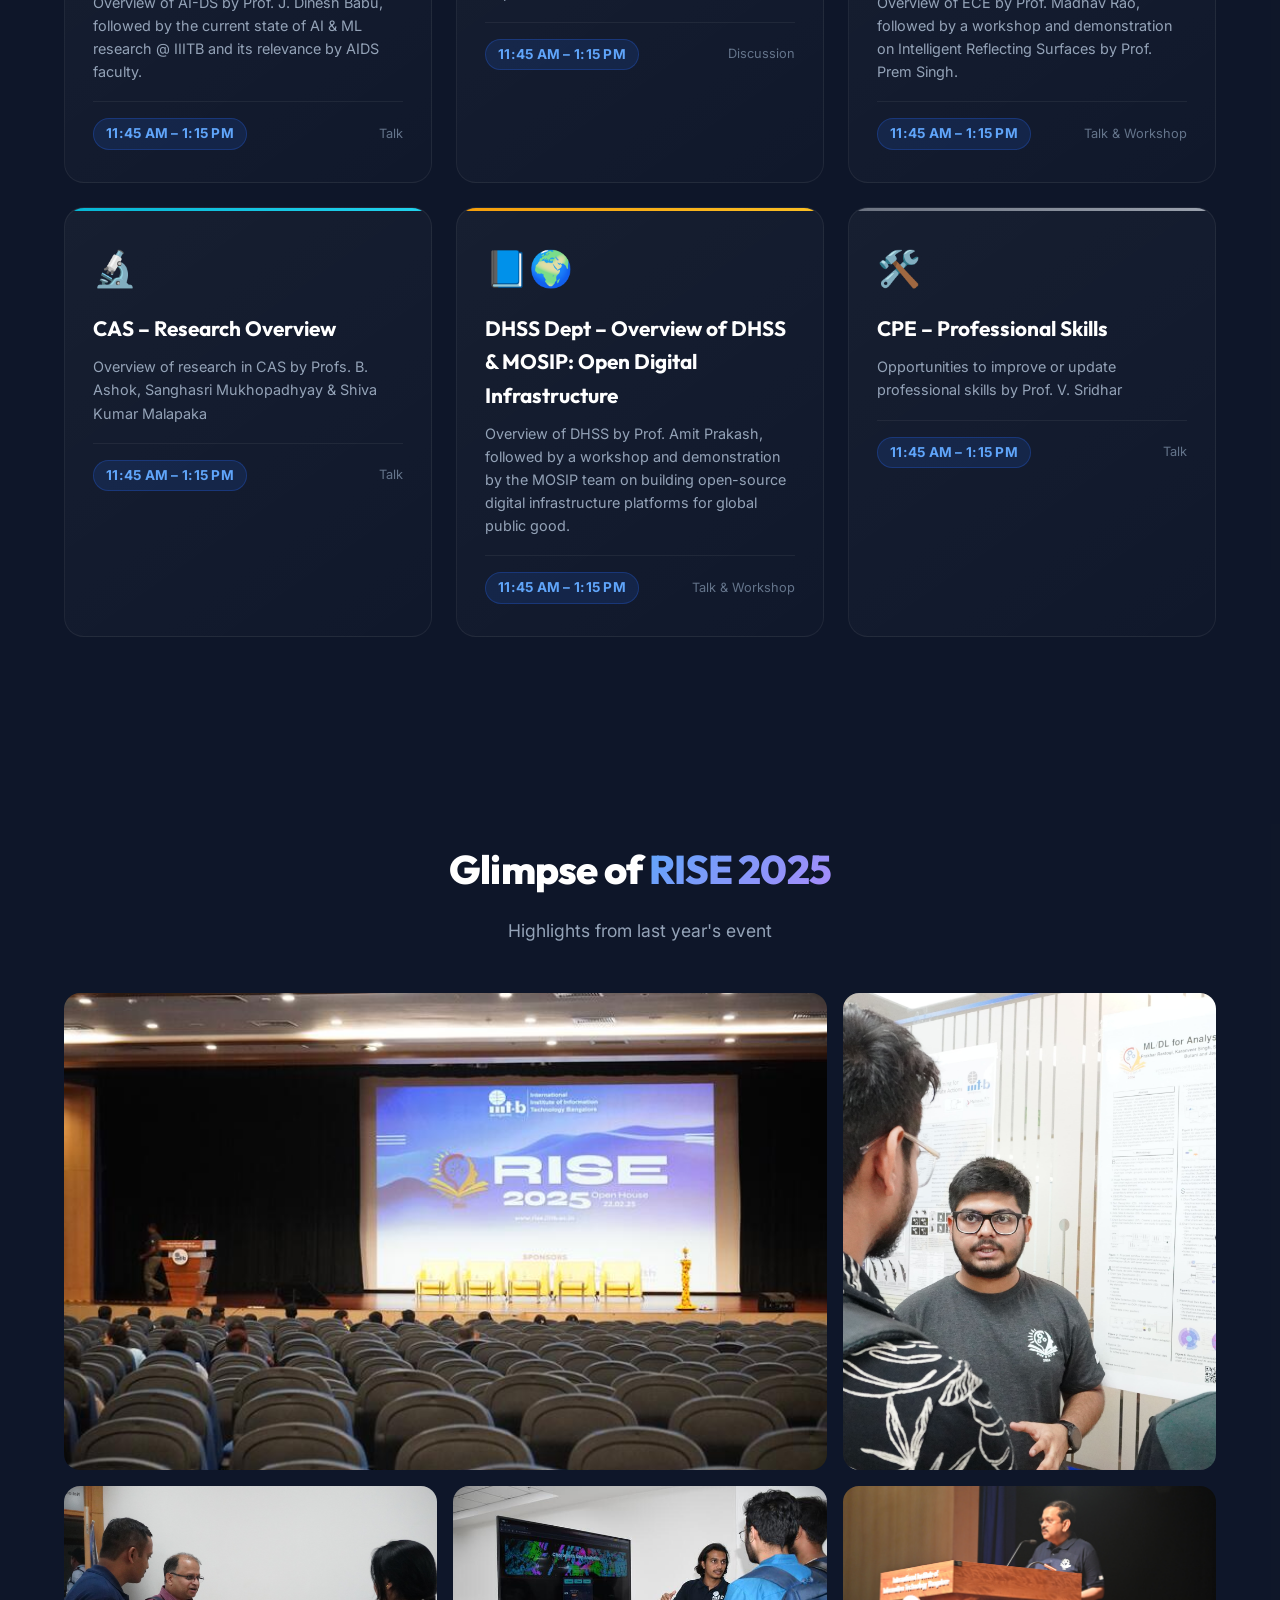
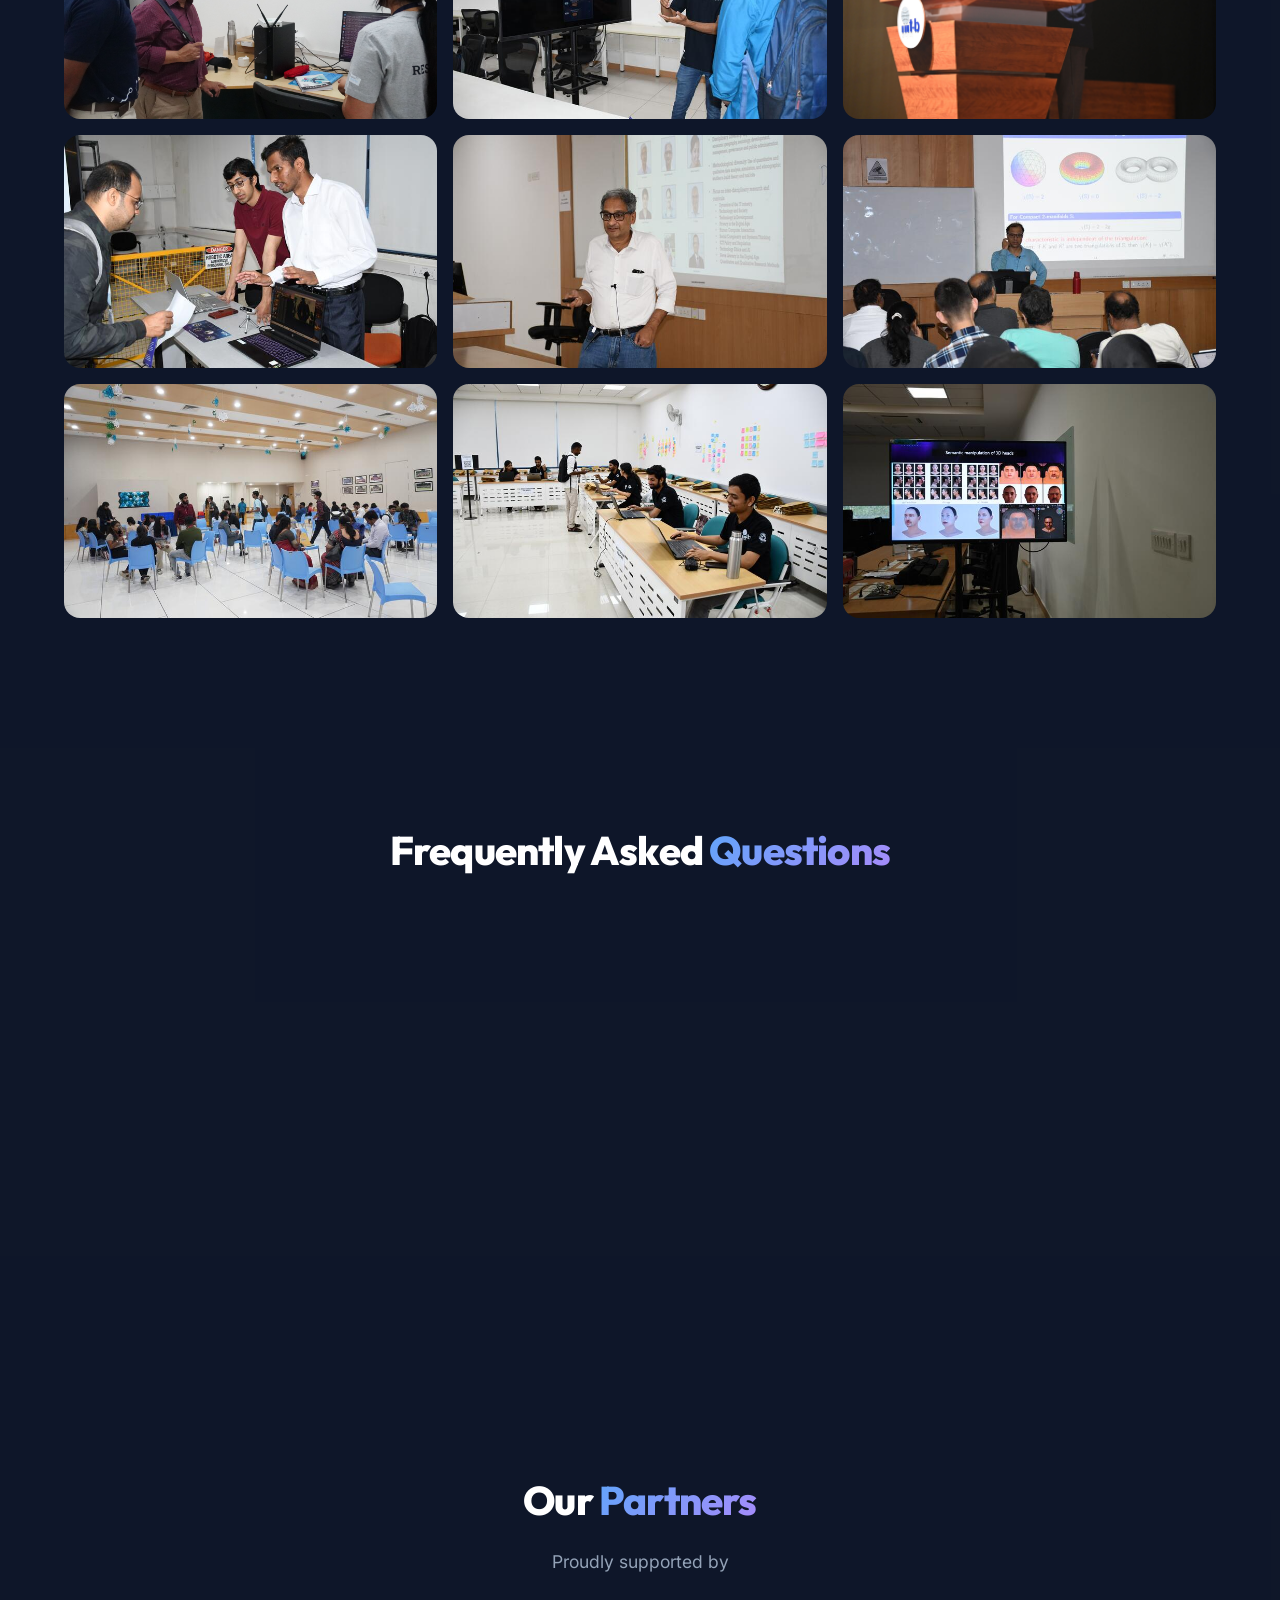
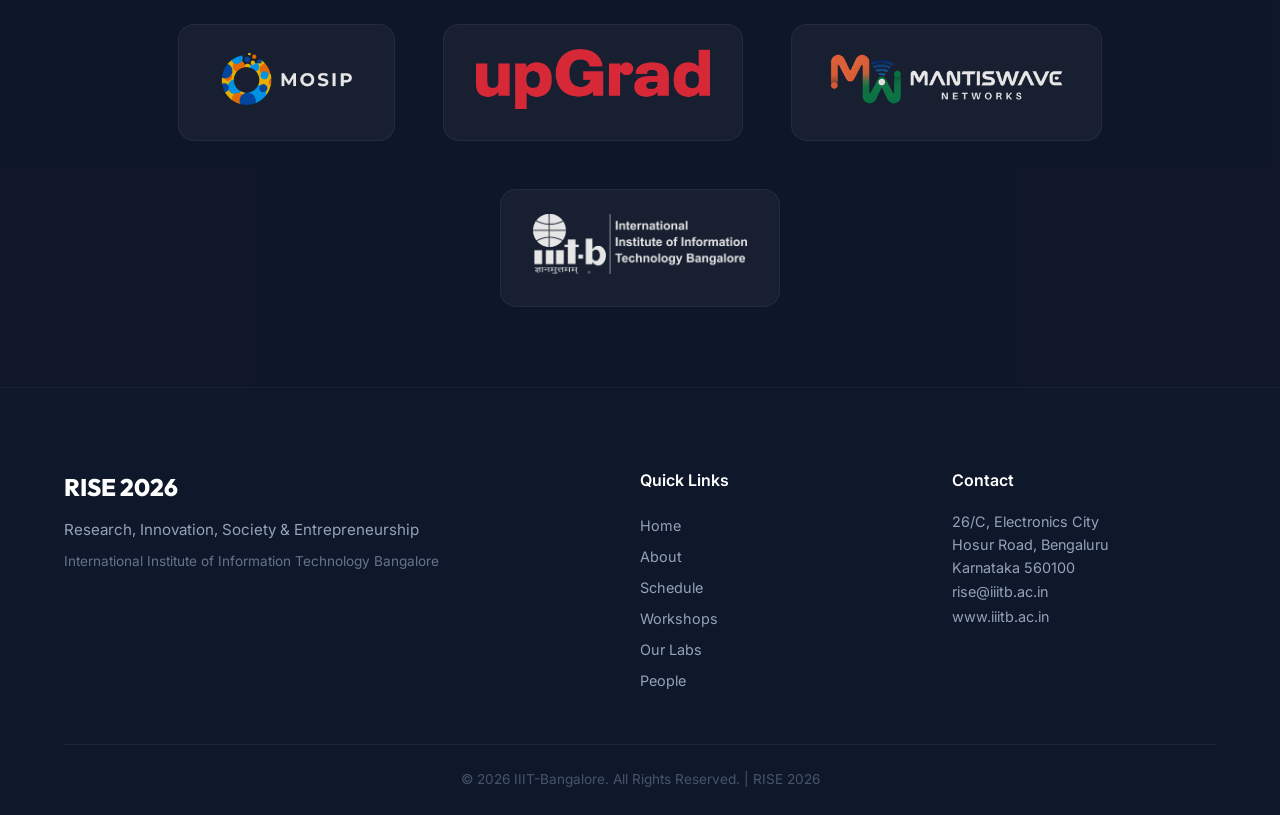
==== commit b91b25e6: "Updated keynote speaker image and bio" ====
--- a/index.html
+++ b/index.html
@@ -147,30 +147,18 @@
                 <h2 class="section-title">Keynote <span class="highlight">Speaker</span></h2>
                 <div class="keynote-card">
                     <div class="keynote-image">
-                        <img src="assets/sponsors/Keynote-2026.jpg" alt="Mr. Anand Rangarajan">
+                        <img src="assets/sponsors/speaker_image.jpeg" alt="Mr. Anand Rangarajan">
                         <div class="keynote-image-overlay"></div>
                     </div>
                     <div class="keynote-info">
                         <h3 class="keynote-name">Mr. Anand Rangarajan</h3>
                         <p class="keynote-title">Vice President, Google Deepmind</p>
                         <p class="keynote-bio">
-                            Anand is a VP, Engineering in Google DeepMind. He
-                            joined Google in California in 2008 and worked in
-                            Gmail Ads and YouTube in Mountain View before
-                            moving to Bangalore in 2013. He has since led teams
-                            in Enterprise, Search and Google Pay in India. He
-                            is excited about solving challenging AI problems at
-                            scale. In prior life, he enjoyed designing, coding,
-                            and managing teams working in various aspects of
-                            Computer Networking. He fondly remembers the day
-                            when his startup Sahasra Networks was acquired by
-                            Cypress Semiconductor. He treasures the company of
-                            his B.Tech classmates from IIT Madras and Masters
-                            friends from Stanford University. He enjoys playing
-                            chess, running, word puzzles, sanskrit and
-                            listening to indian classical music. His cofounder
-                            and he enjoy nurturing their 2 startups aged 17 and
-                            14.
+                            Mr. Anand joined Google in 2008 (Gmail Ads, YouTube) and moved to Bangalore in 2013 to lead
+                            Enterprise, Search, and Google Pay teams. Now focused on large-scale Al, his background
+                            includes networking and the acquisition of Sahasra Networks by Cypress. An IIT Madras and
+                            Stanford alum, he enjoys chess, running, puzzles, Sanskrit, and classical music. He and his
+                            cofounder also nurture their two "startups" (aged 17 & 14).
                         </p>
                         <div class="keynote-tags">
                             <span class="tag">AI Research</span>
@@ -278,7 +266,7 @@
                 <div class="footer-brand">
                     <h3 class="footer-logo">RISE 2026</h3>
                     <p class="footer-tagline">Research, Innovation, Society & Entrepreneurship</p>
-                    <p class="footer-org">International Institute of Information Technology, Bangalore</p>
+                    <p class="footer-org">International Institute of Information Technology Bangalore</p>
                 </div>
                 <div class="footer-links">
                     <h4>Quick Links</h4>
@@ -309,7 +297,8 @@
         <div class="modal-card">
             <button class="modal-close" id="modalClose">&times;</button>
             <h2 class="modal-title">Internships & <span class="highlight">MS-PhD Admissions</span></h2>
-            <p><strong><span class="highlight--gold">30+ summer internships available</span> at IIIT-B, application process to be announced during the event.</strong></p>
+            <p><strong><span class="highlight--gold">30+ summer internships available</span> at IIIT-B, application
+                    process to be announced during the event.</strong></p>
             <p class="modal-subtitle">Explore academic and research opportunities at IIIT-Bangalore</p>
             <div class="modal-grid">
                 <div class="modal-item">
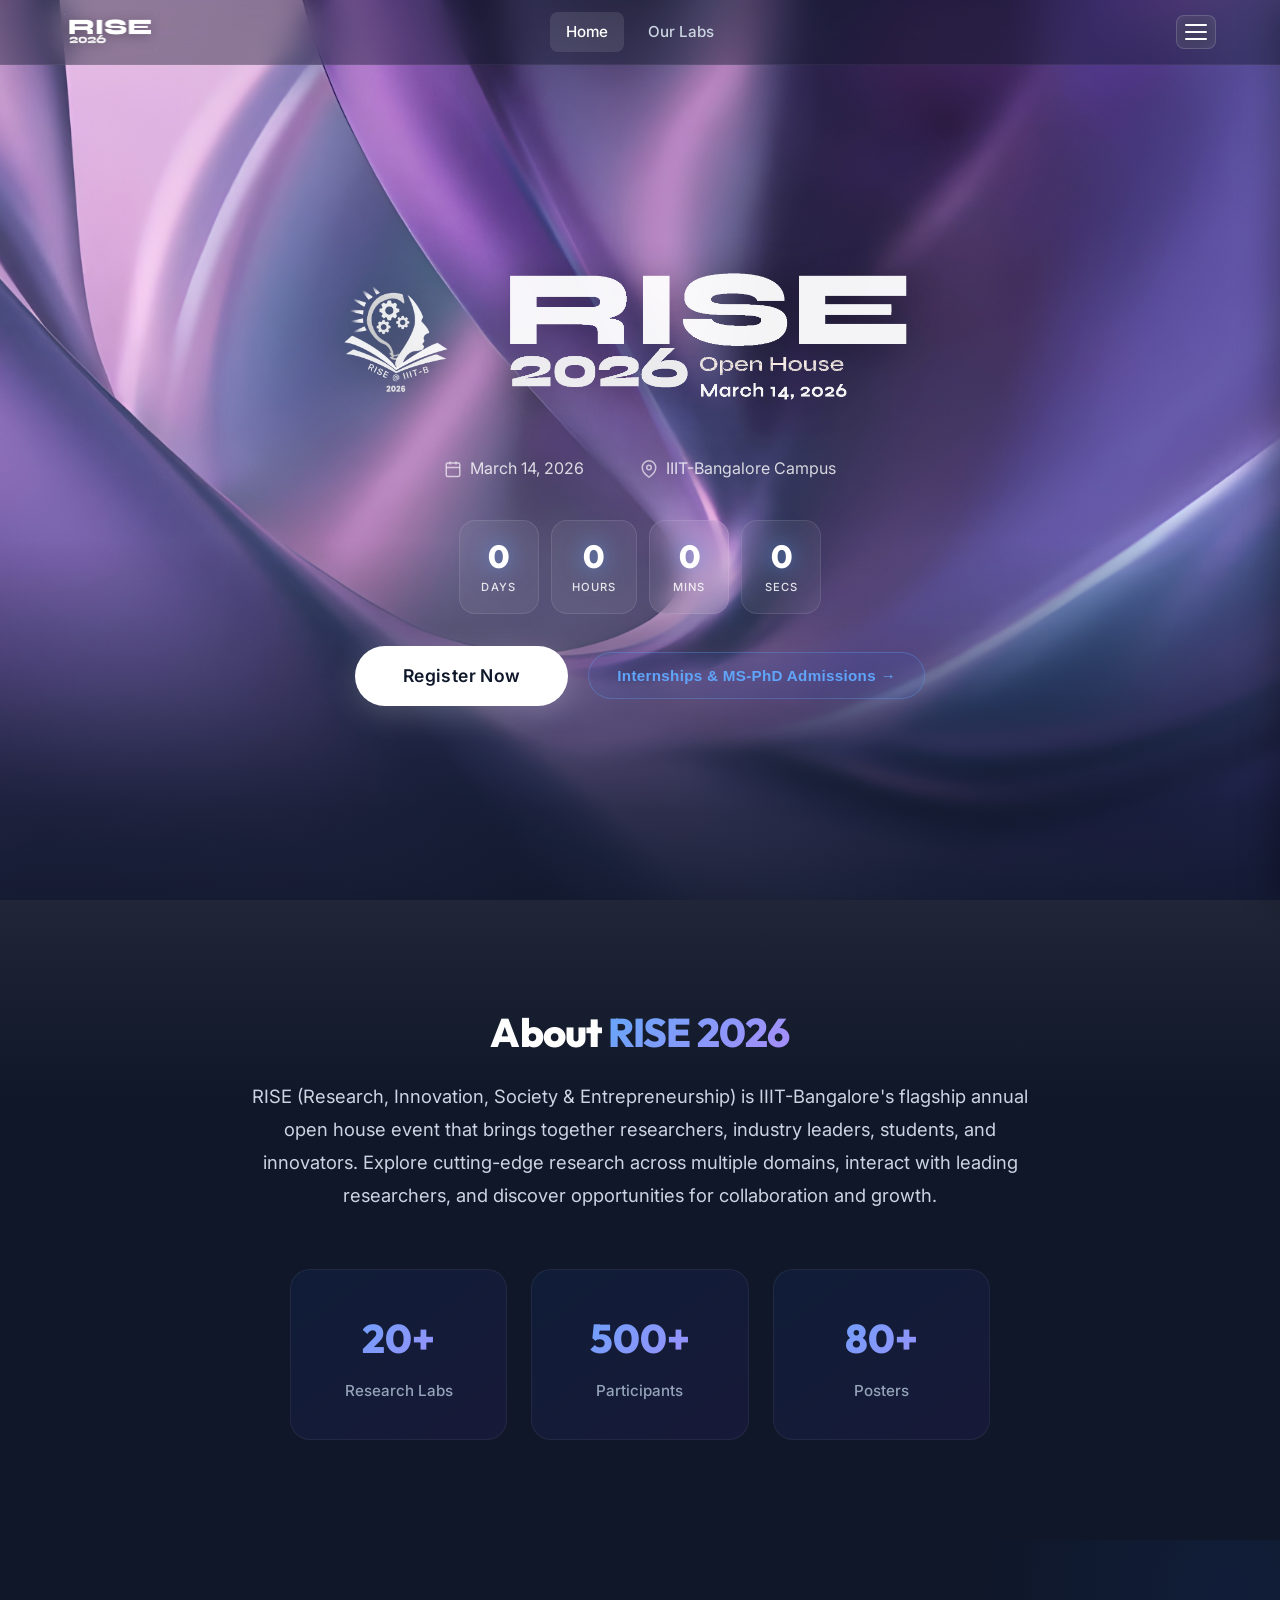
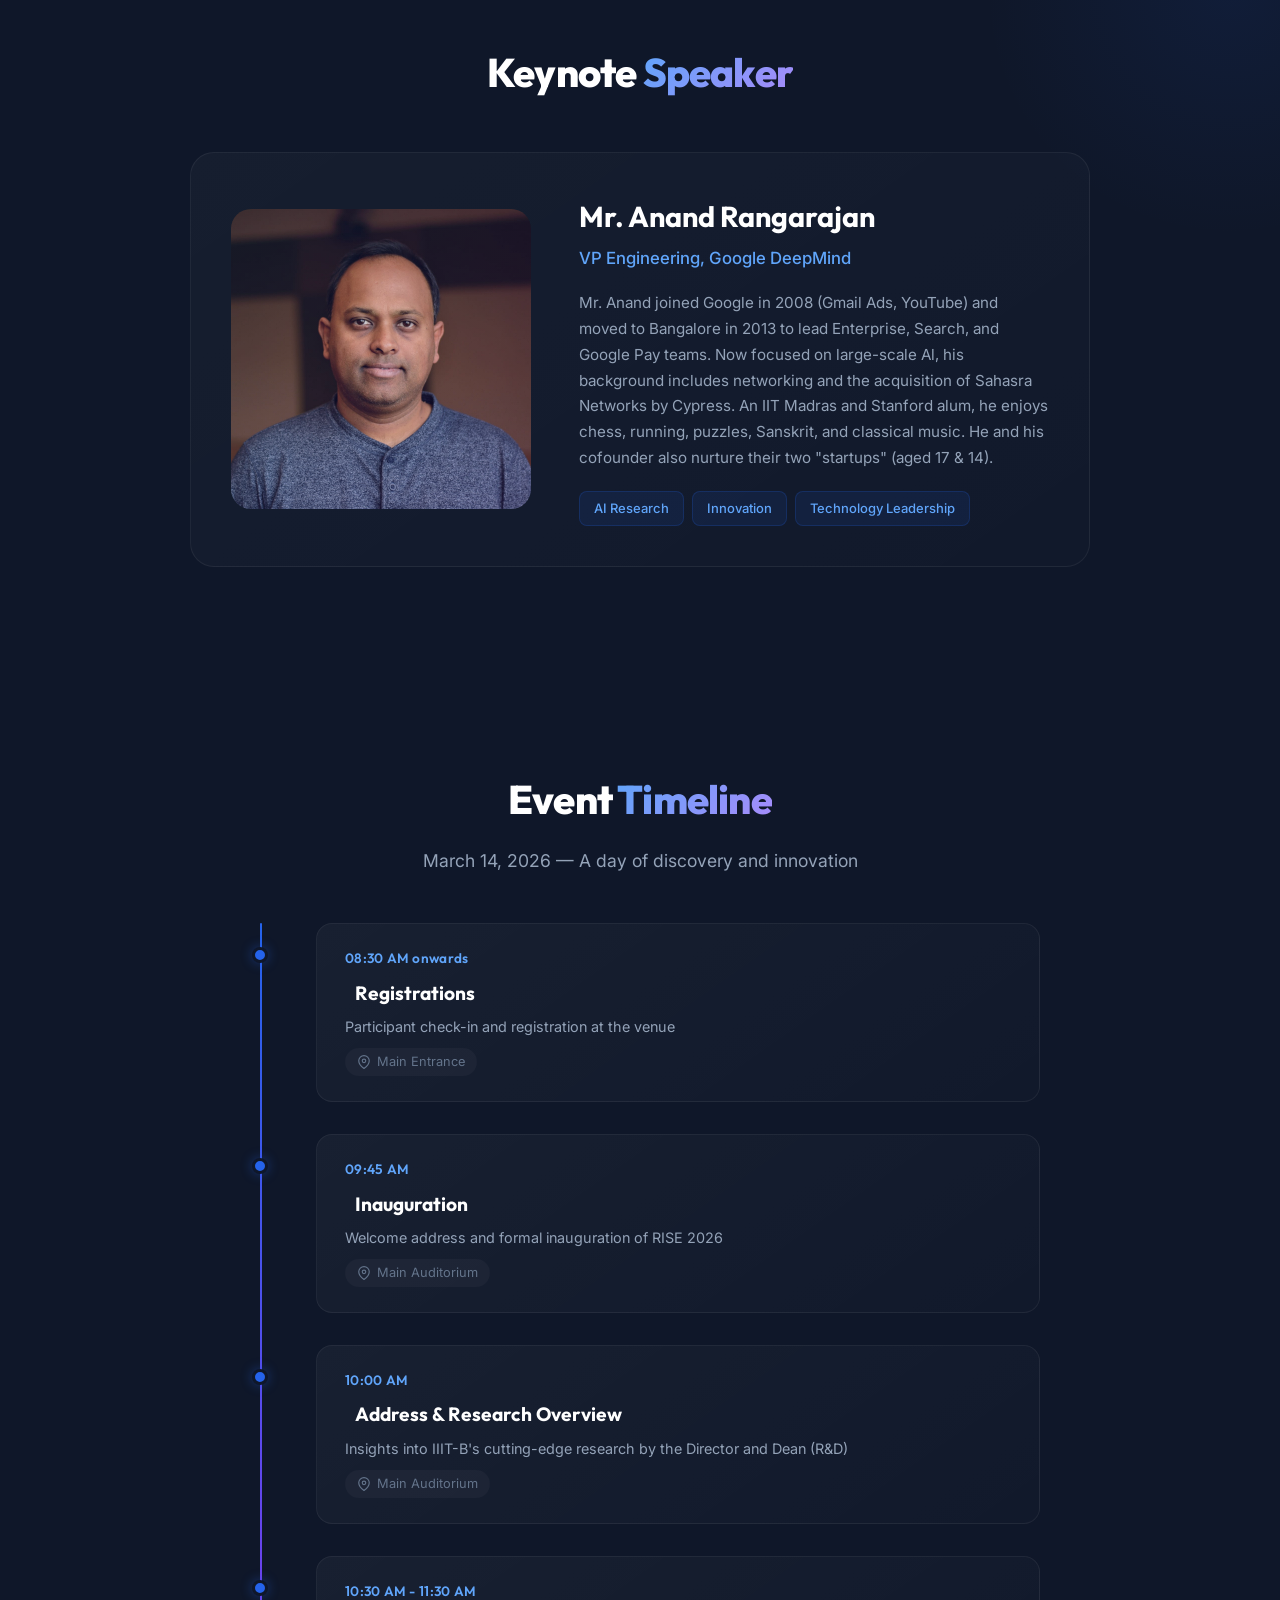
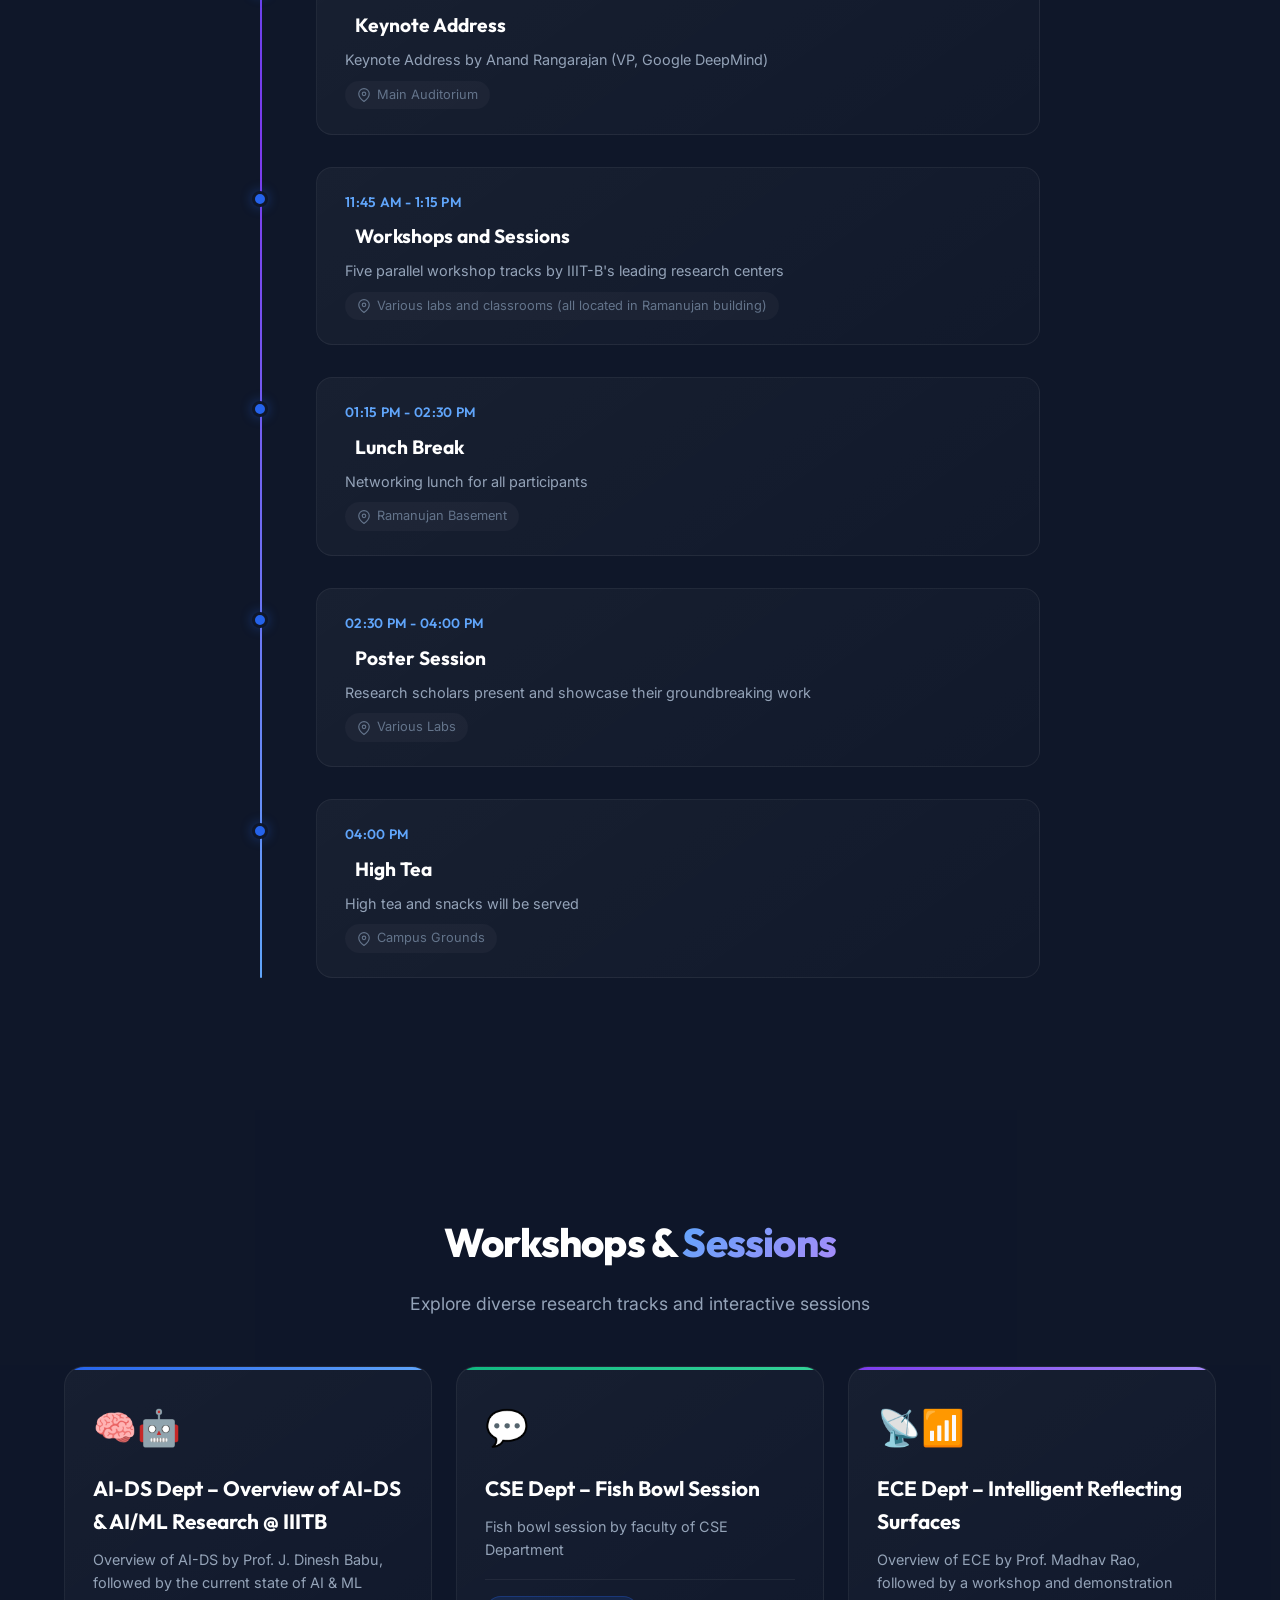
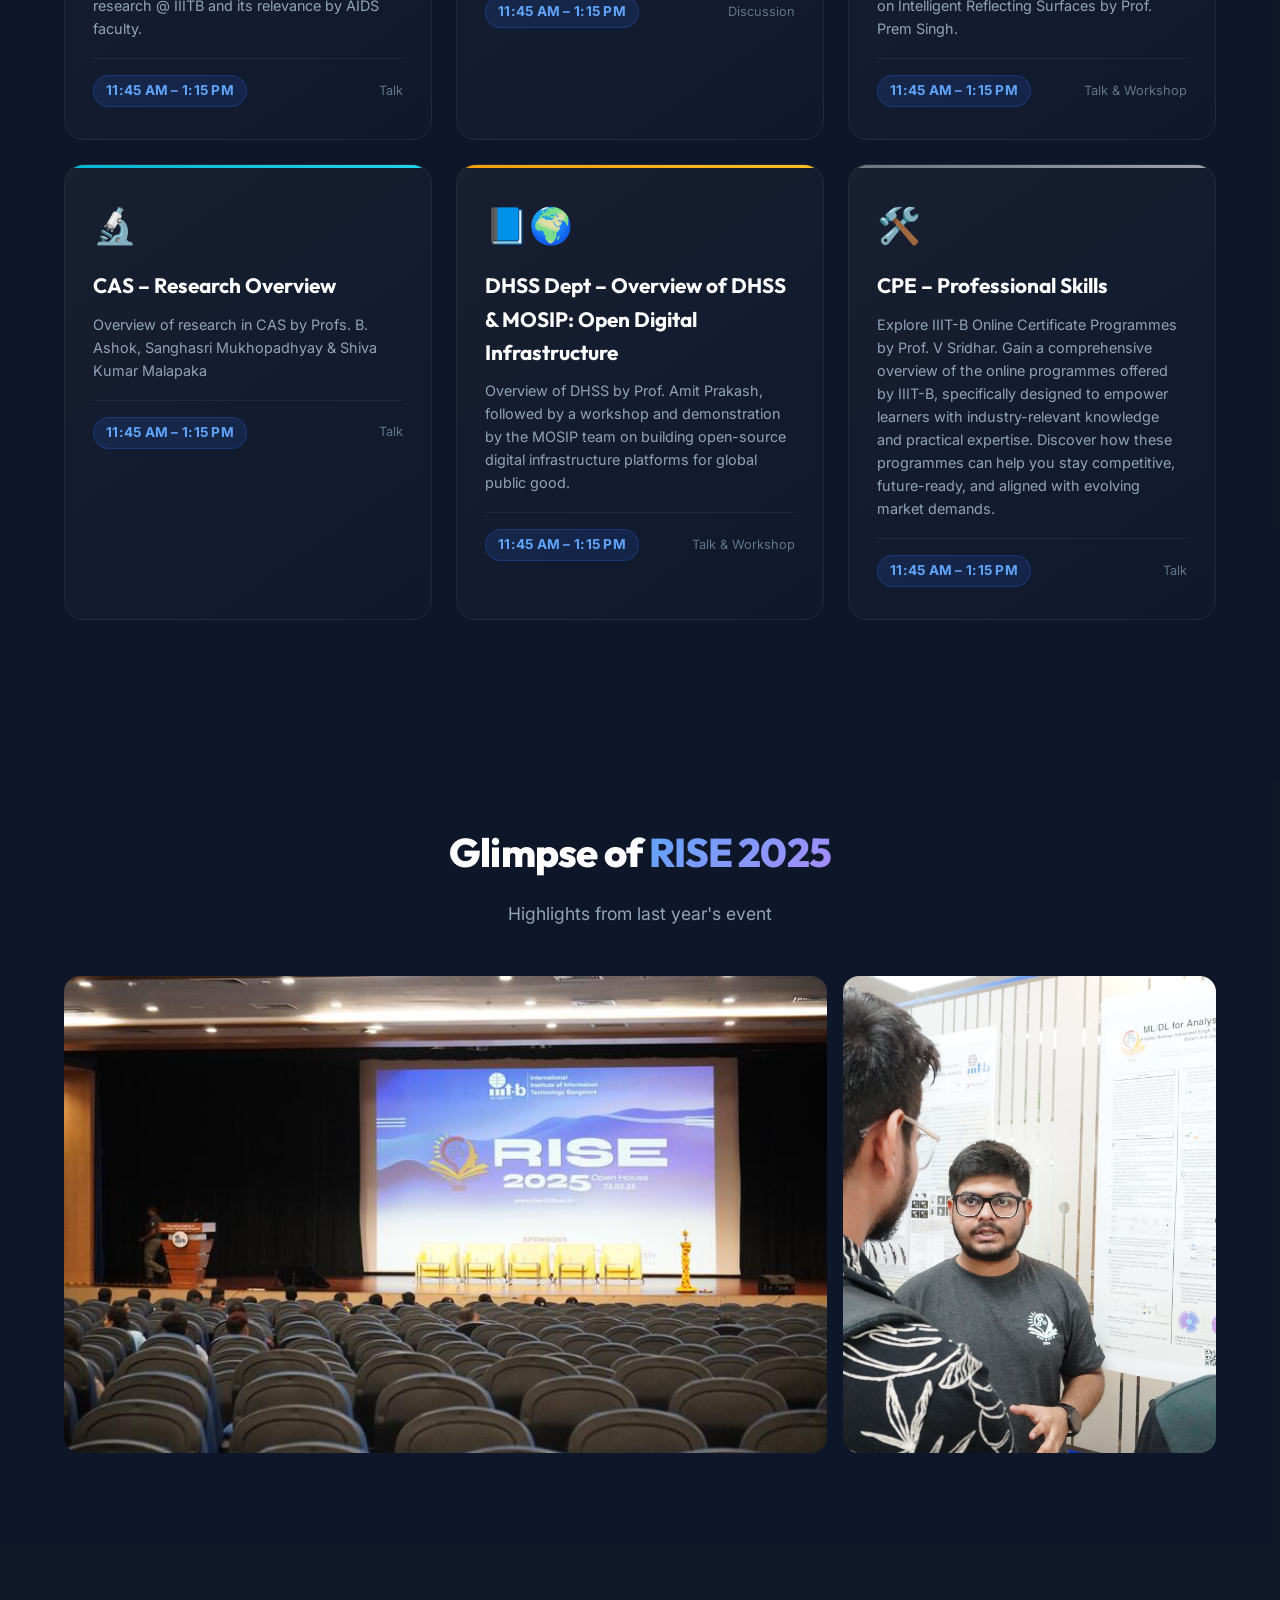
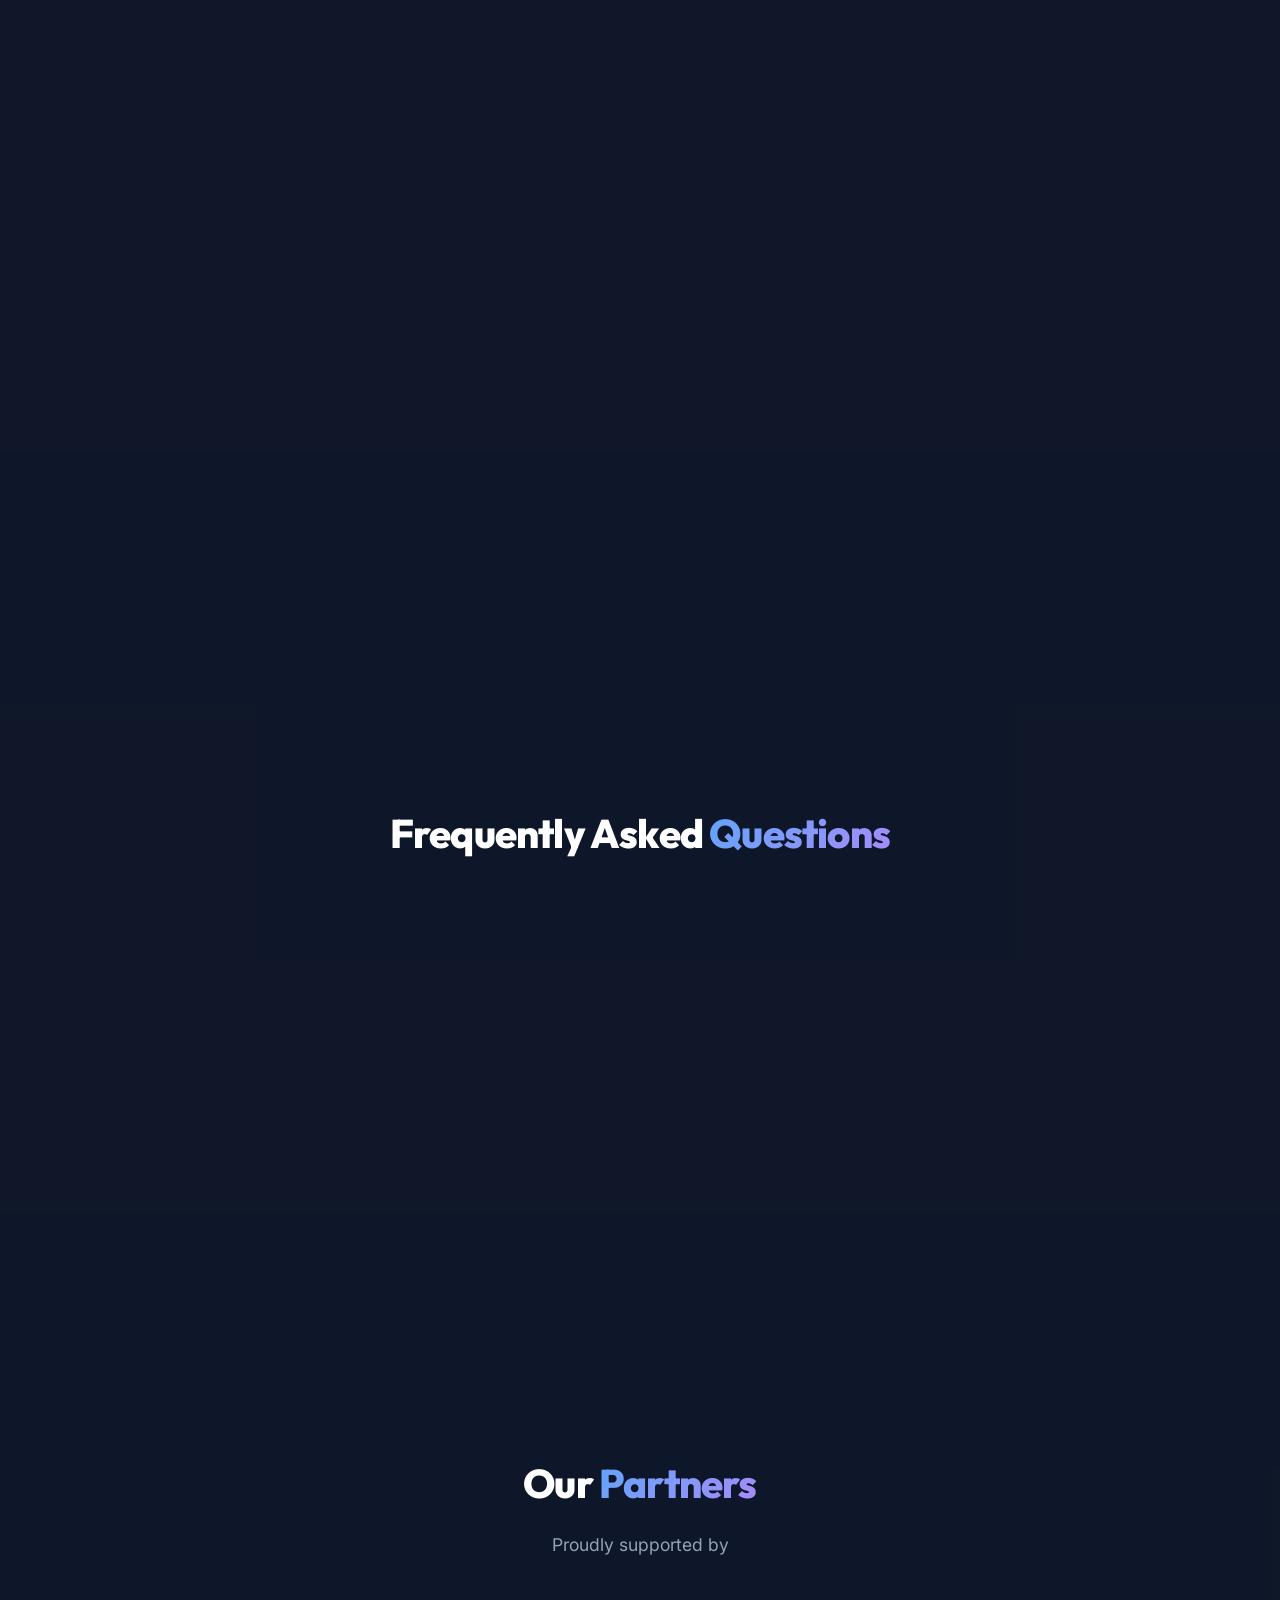
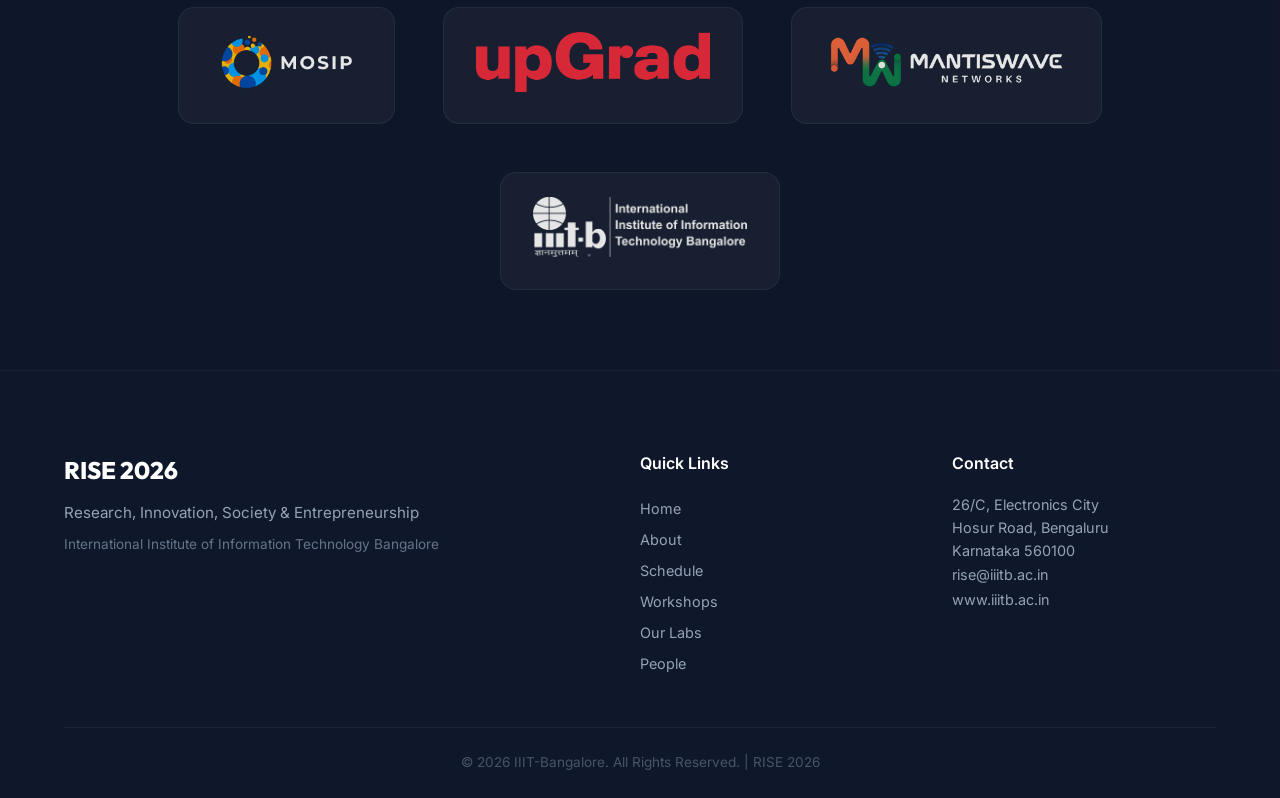
==== commit ed4b4902: "Minor edits" ====
--- a/index.html
+++ b/index.html
@@ -116,13 +116,9 @@
                 <h2 class="section-title">About <span class="highlight">RISE 2026</span></h2>
                 <p class="about-text">
                     RISE (Research, Innovation, Society & Entrepreneurship) is IIIT-Bangalore's flagship annual open
-                    house
-                    event
-                    that brings together researchers, industry leaders, students, and innovators. Explore cutting-edge
-                    research across
-                    multiple domains, interact with leading researchers, and discover opportunities for collaboration
-                    and
-                    growth.
+                    house event that brings together researchers, industry leaders, students, and innovators. 
+                    Explore cutting-edge research across multiple domains, interact with leading researchers, and 
+                    discover opportunities for collaboration and growth.
                 </p>
                 <div class="stats-grid">
                     <div class="stat-card">
@@ -152,7 +148,7 @@
                     </div>
                     <div class="keynote-info">
                         <h3 class="keynote-name">Mr. Anand Rangarajan</h3>
-                        <p class="keynote-title">Vice President, Google Deepmind</p>
+                        <p class="keynote-title">VP Engineering, Google DeepMind</p>
                         <p class="keynote-bio">
                             Mr. Anand joined Google in 2008 (Gmail Ads, YouTube) and moved to Bangalore in 2013 to lead
                             Enterprise, Search, and Google Pay teams. Now focused on large-scale Al, his background
@@ -162,7 +158,6 @@
                         </p>
                         <div class="keynote-tags">
                             <span class="tag">AI Research</span>
-                            <span class="tag">Google Gemini</span>
                             <span class="tag">Innovation</span>
                             <span class="tag">Technology Leadership</span>
                         </div>
@@ -297,7 +292,7 @@
         <div class="modal-card">
             <button class="modal-close" id="modalClose">&times;</button>
             <h2 class="modal-title">Internships & <span class="highlight">MS-PhD Admissions</span></h2>
-            <p><strong><span class="highlight--gold">30+ summer internships available</span> at IIIT-B, application
+            <p><strong><span class="highlight--gold">28+ summer internships available</span> at IIIT-B, application
                     process to be announced during the event.</strong></p>
             <p class="modal-subtitle">Explore academic and research opportunities at IIIT-Bangalore</p>
             <div class="modal-grid">
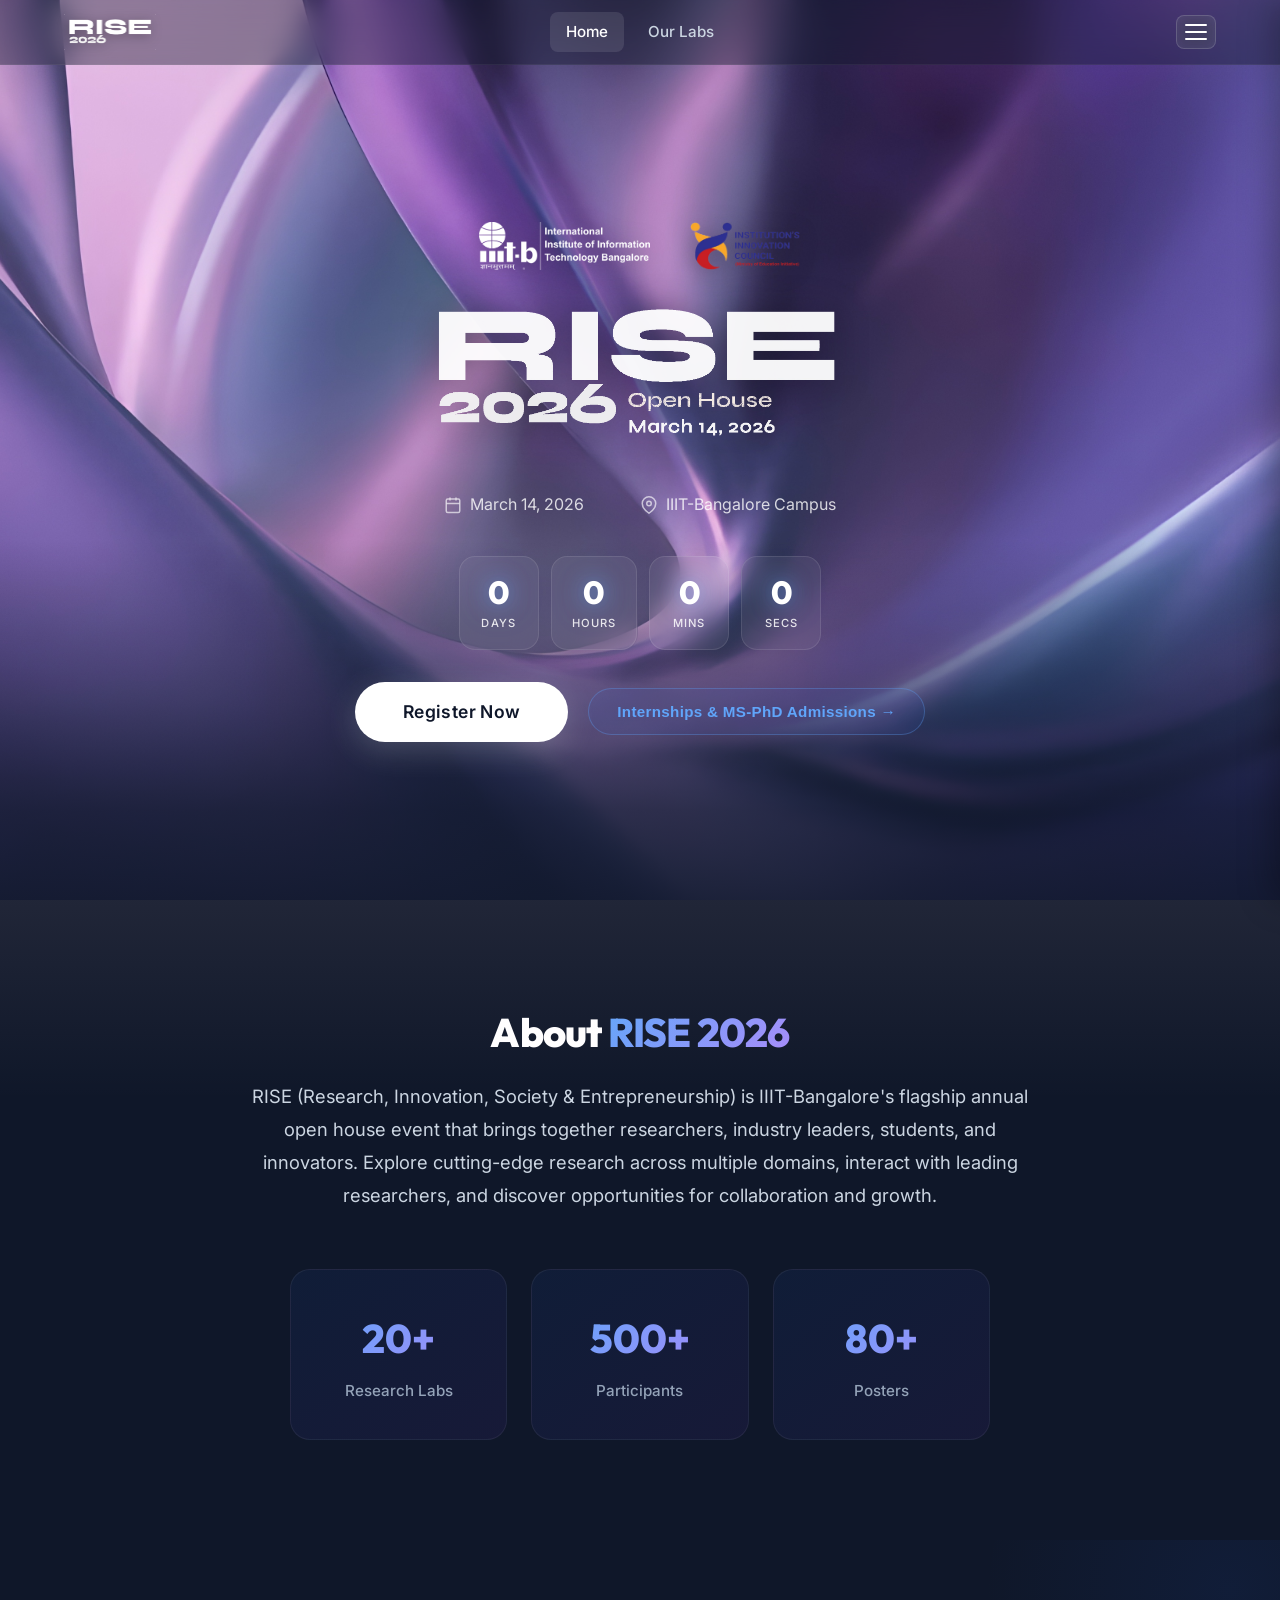
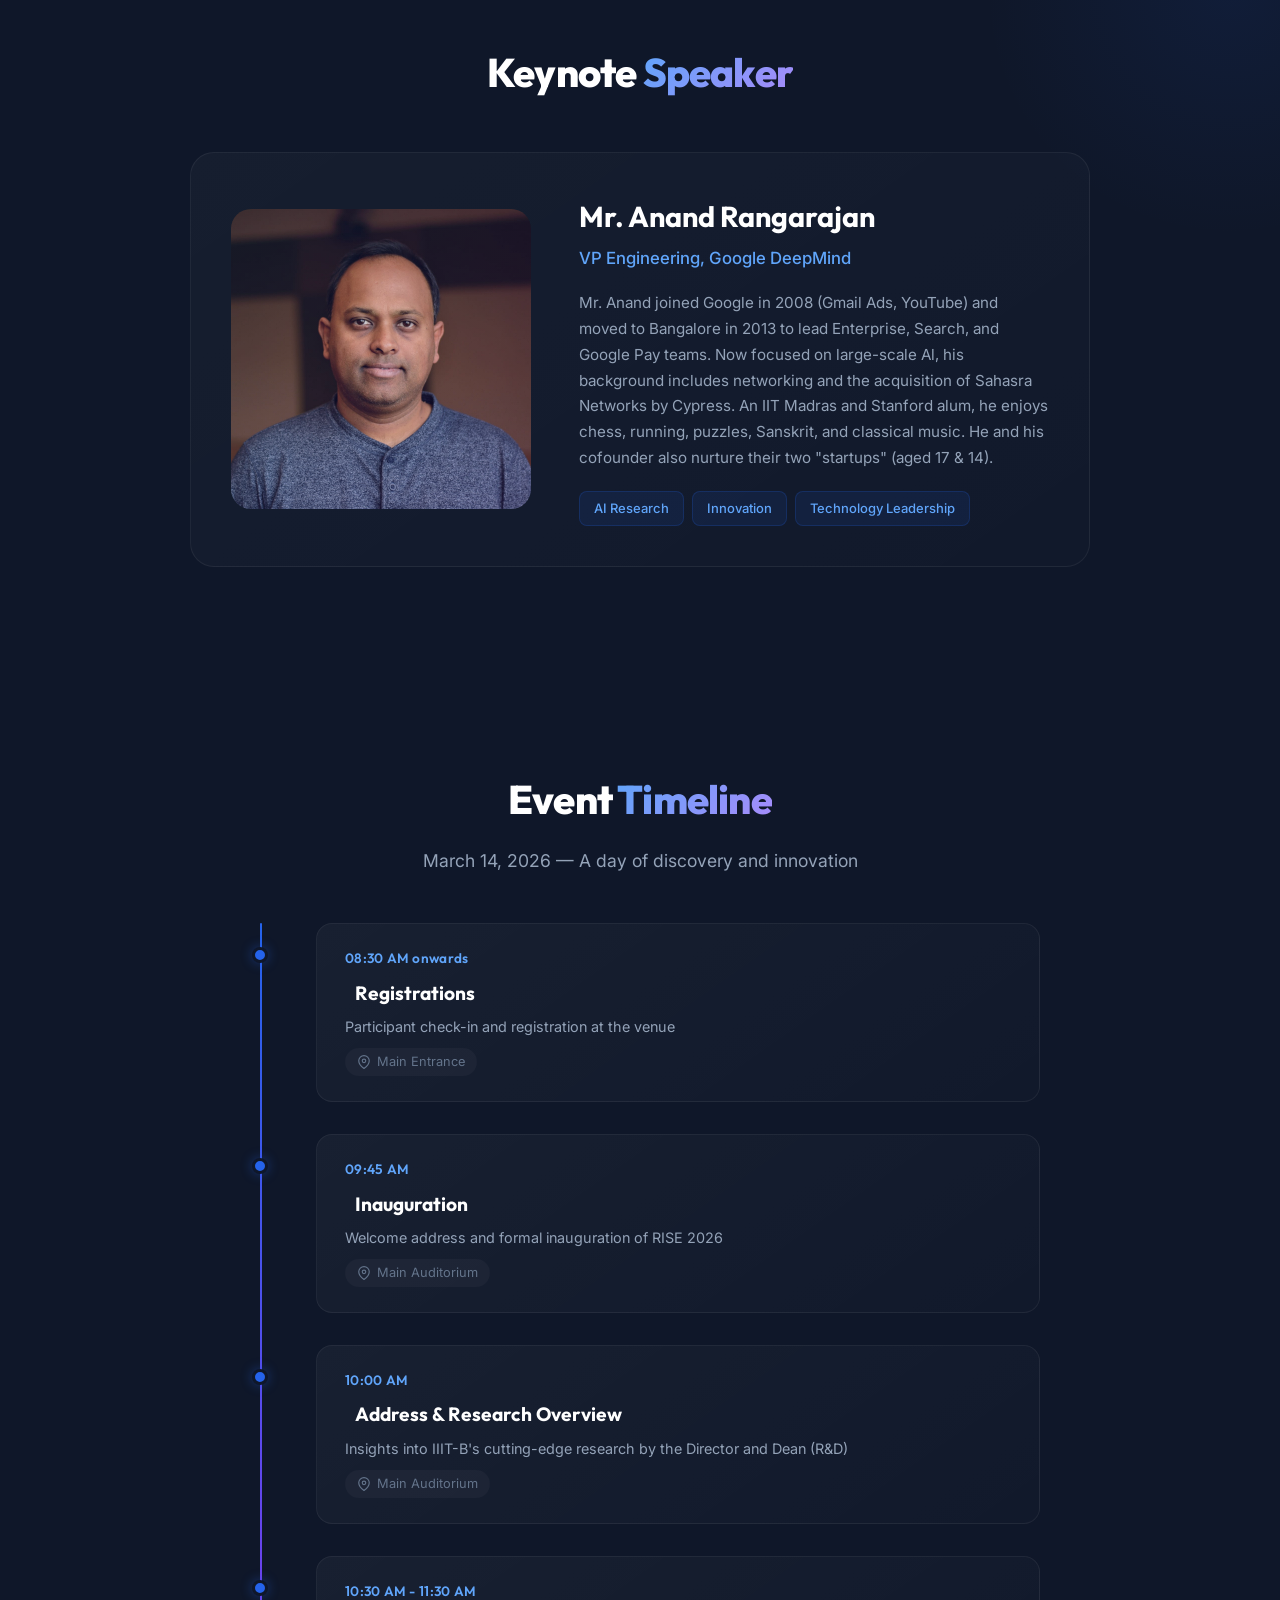
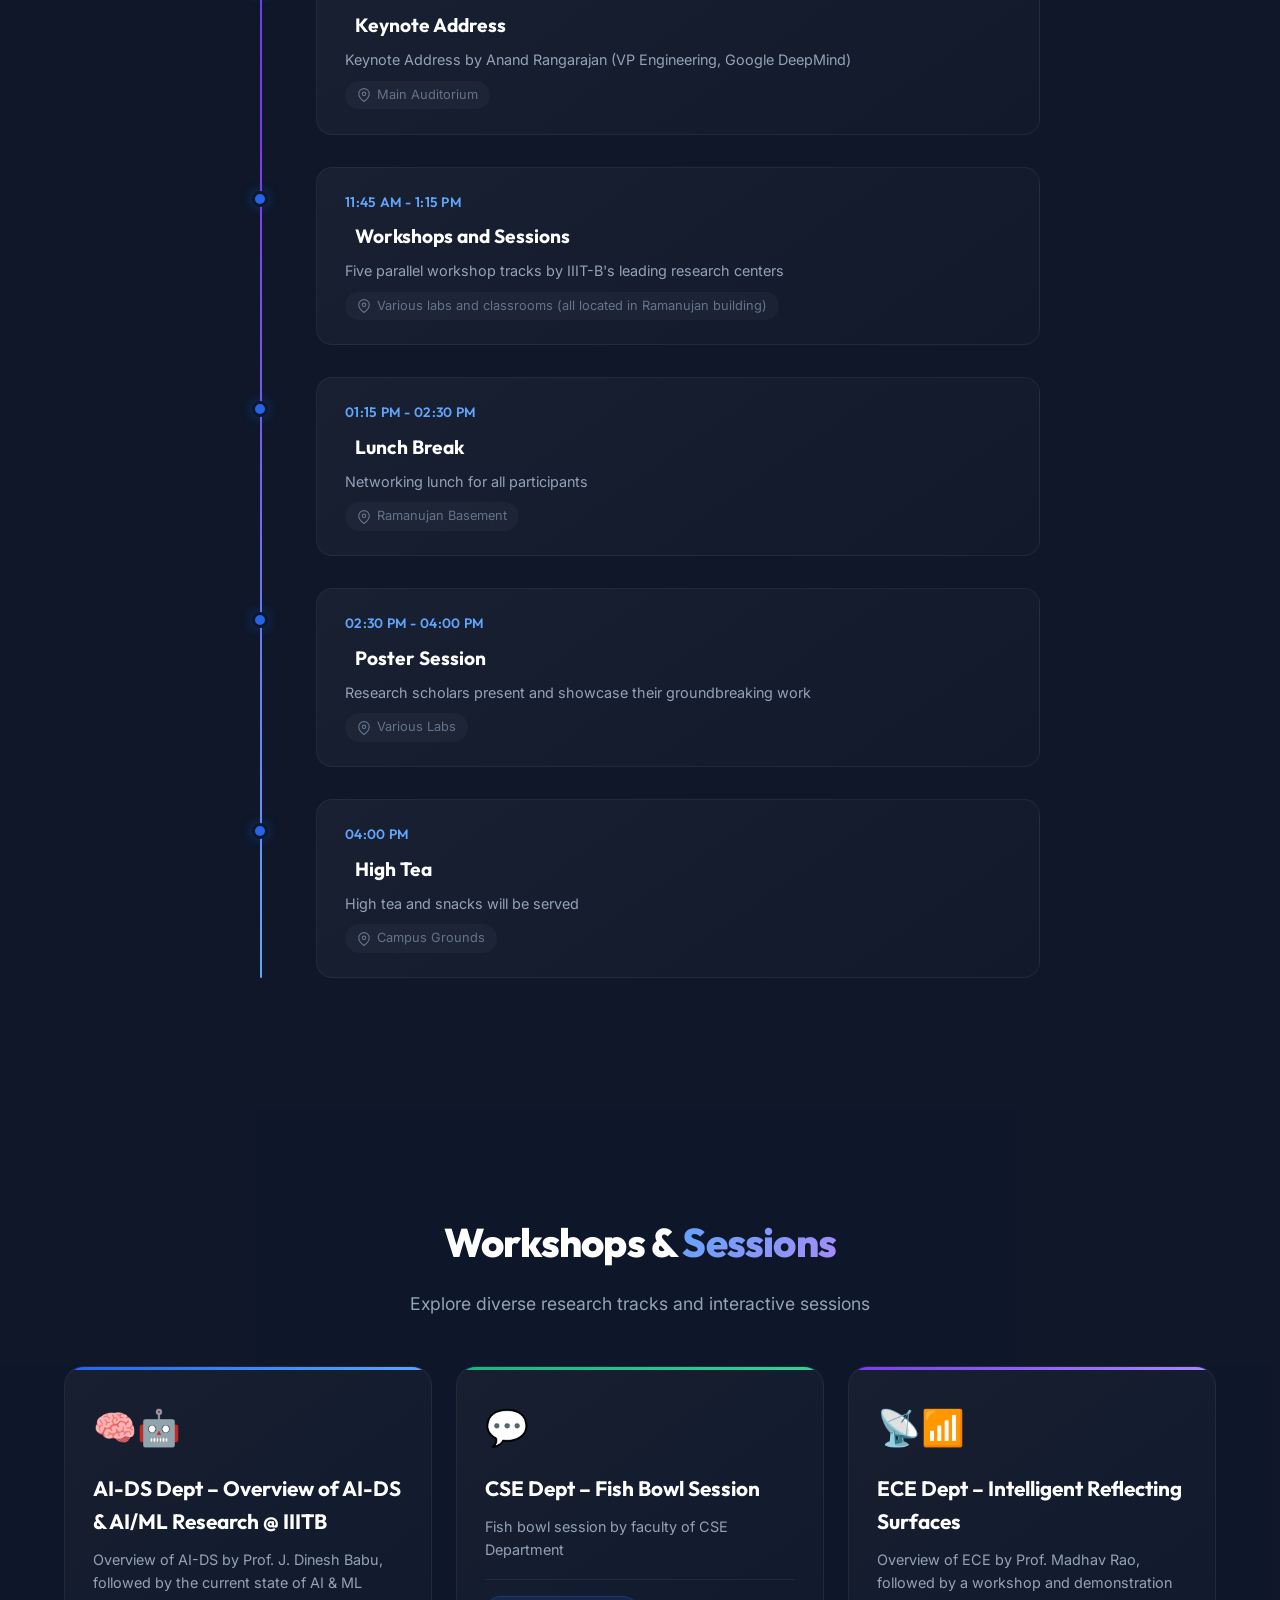
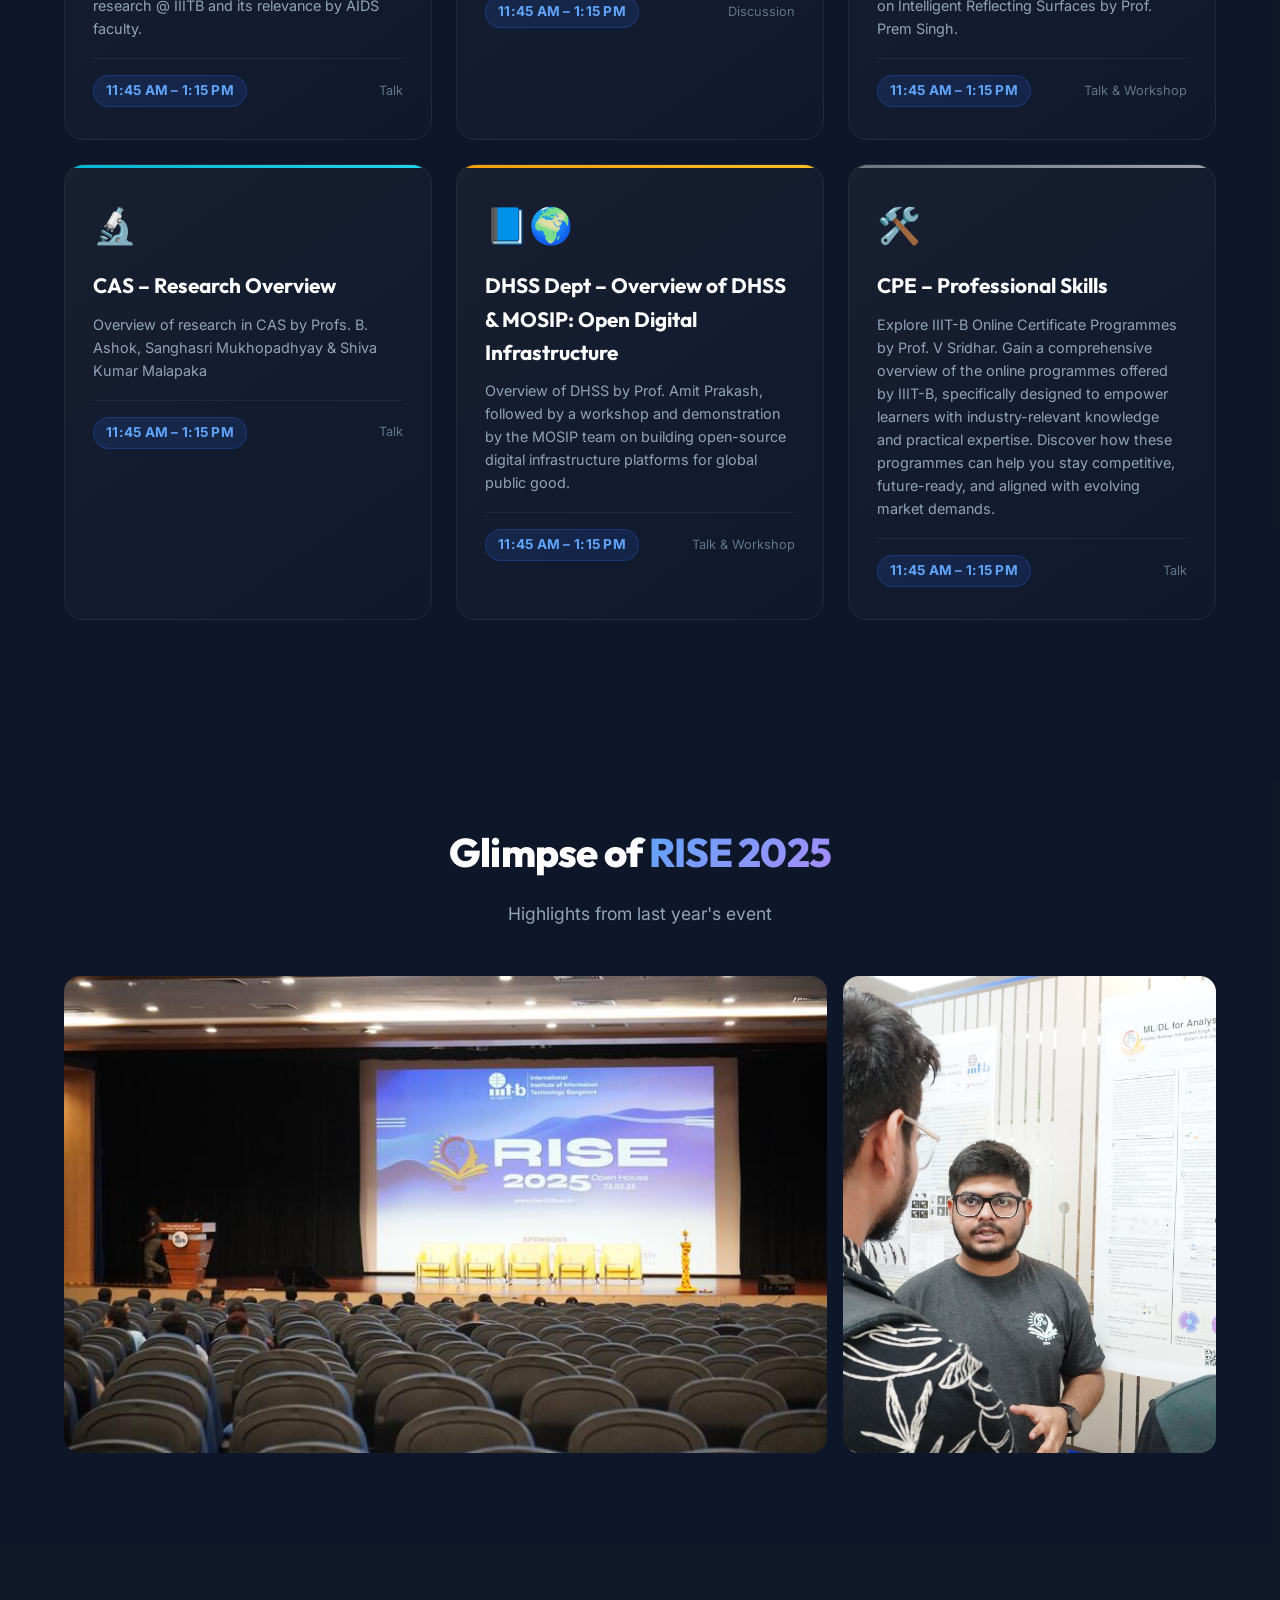
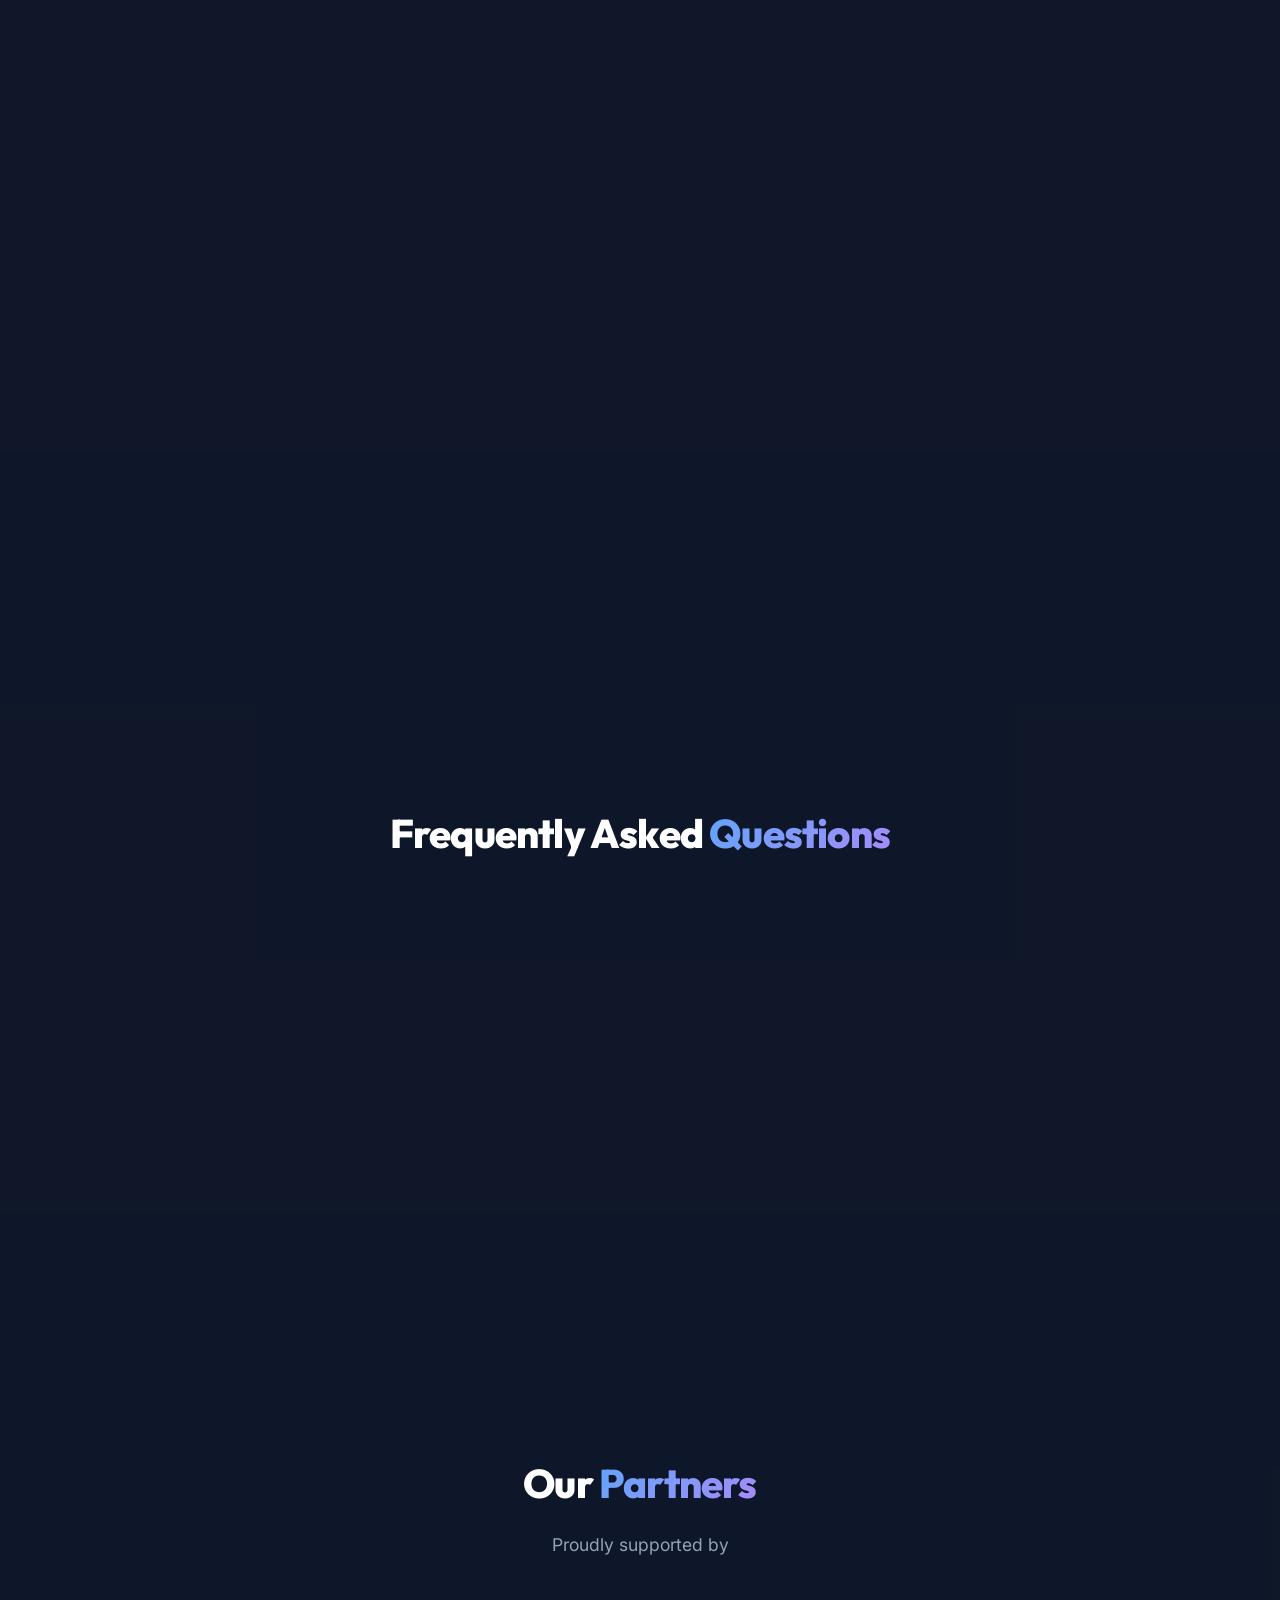
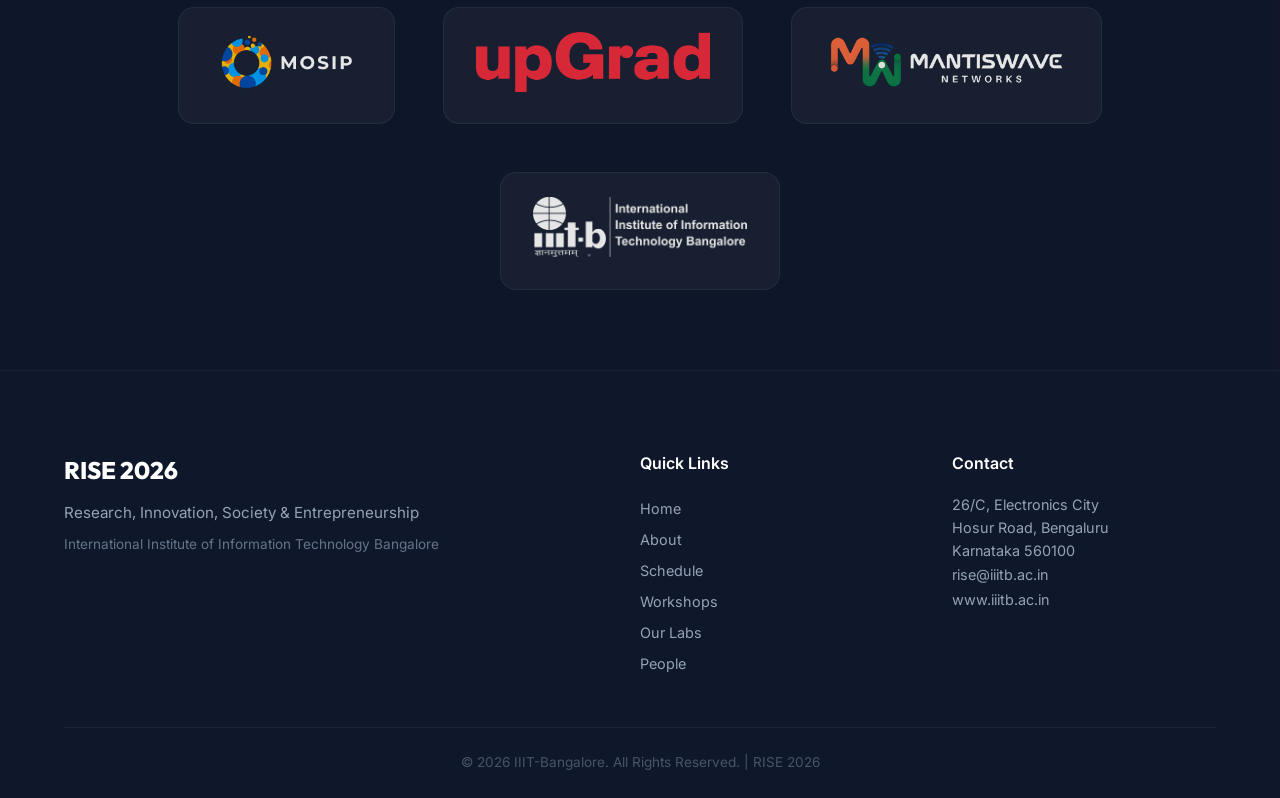
==== commit 325e1955: "feat: Add IIC and IIITB logos to hero section responsive" ====
--- a/index.html
+++ b/index.html
@@ -54,8 +54,12 @@
         <section class="hero" id="home">
             <div class="hero-bg"></div>
             <div class="hero-content">
+                <div class="hero-top-logos">
+                    <img src="assets/all-logos/iiitb-trademark-logo-full-white.png" alt="IIIT-Bangalore Logo"
+                        class="hero-top-logo">
+                    <img src="assets/iiclogo-1.webp" alt="Institution Innovation Council" class="hero-top-logo">
+                </div>
                 <div class="hero-logos">
-                    <img src="assets/logo--white.png" alt="IIIT-Bangalore Logo" class="hero-logo">
                     <img src="assets/RISE 2026 Open House logo.png" alt="RISE 2026 Logo"
                         class="hero-logo hero-logo-rise">
                 </div>
--- a/styles.css
+++ b/styles.css
@@ -40,8 +40,10 @@
     --violet: #8b5cf6;
     --pink: #db2777;
     --red: #dc2626;
-    --gold-light: #f6d365;   /* soft gold */
-    --amber-light: #fda085;  /* warm amber */
+    --gold-light: #f6d365;
+    /* soft gold */
+    --amber-light: #fda085;
+    /* warm amber */
     --white: #ffffff;
     --gray-50: #f8fafc;
     --gray-100: #f1f5f9;
@@ -384,6 +386,25 @@
     max-width: 900px;
 }
 
+.hero-top-logos {
+    display: flex;
+    align-items: center;
+    justify-content: center;
+    gap: 40px;
+    margin-bottom: 24px;
+    user-select: none;
+}
+
+.hero-top-logo {
+    height: 48px;
+    object-fit: contain;
+    filter: drop-shadow(0 4px 12px rgba(0, 0, 0, 0.3));
+}
+
+.hero-top-logo.iic-logo {
+    filter: brightness(0) invert(1) drop-shadow(0 4px 12px rgba(0, 0, 0, 0.3));
+}
+
 .hero-logos {
     display: flex;
     align-items: center;
@@ -1482,9 +1503,10 @@
     gap: 8px;
     flex-wrap: wrap;
     margin-block: 8px;
-/*    margin-top: 4px;
+    /*    margin-top: 4px;
     margin-bottom: 16px;
-*/}
+*/
+}
 
 .lab-link {
     display: inline-flex;
@@ -1751,6 +1773,15 @@
         padding: 24px 16px;
     }
 
+    .hero-top-logos {
+        gap: 20px;
+        margin-bottom: 16px;
+    }
+
+    .hero-top-logo {
+        height: 36px;
+    }
+
     .hero-logos {
         gap: 16px;
         margin-bottom: 16px;
@@ -1895,6 +1926,15 @@
 @media (max-width: 480px) {
     .hero-content {
         padding: 20px 12px;
+    }
+
+    .hero-top-logos {
+        gap: 12px;
+        margin-bottom: 12px;
+    }
+
+    .hero-top-logo {
+        height: 28px;
     }
 
     .hero-logos {
@@ -1961,5 +2001,4 @@
 .fade-in.visible {
     opacity: 1;
     transform: translateY(0);
-}
-
+}
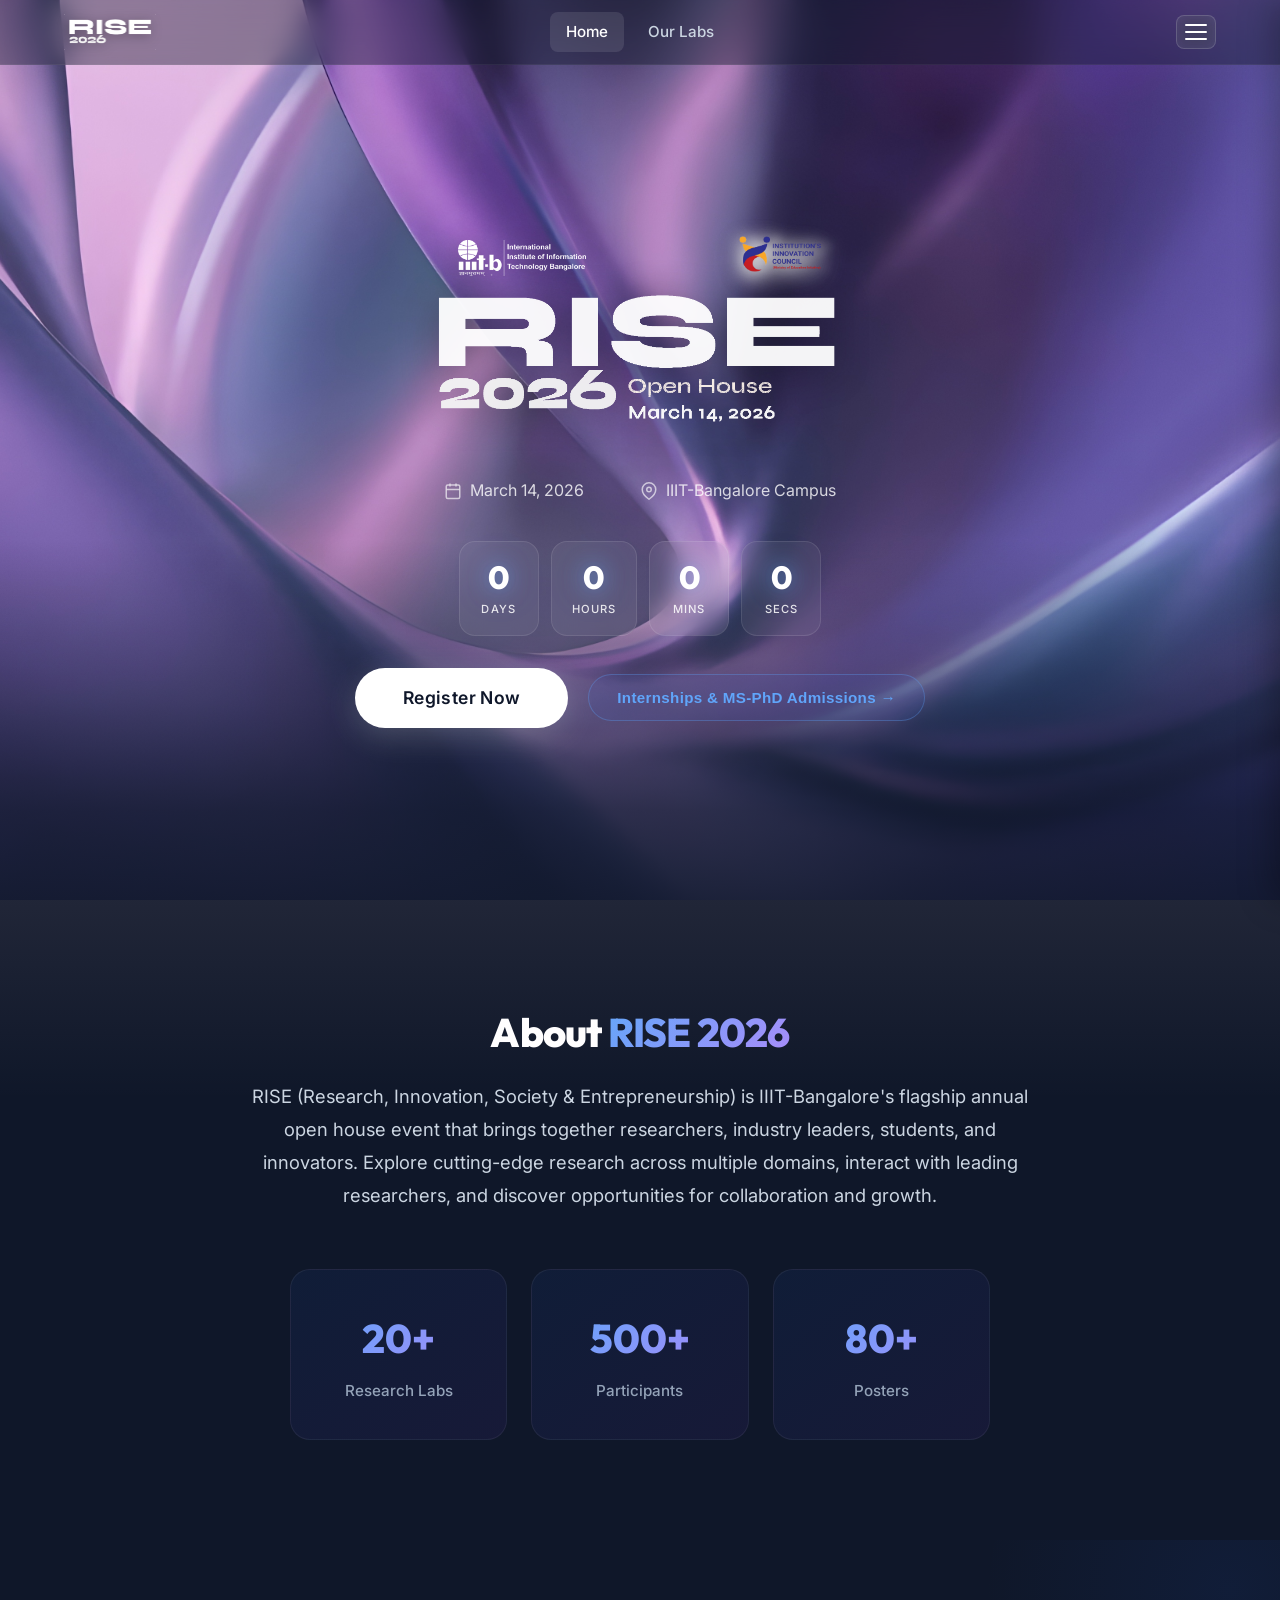
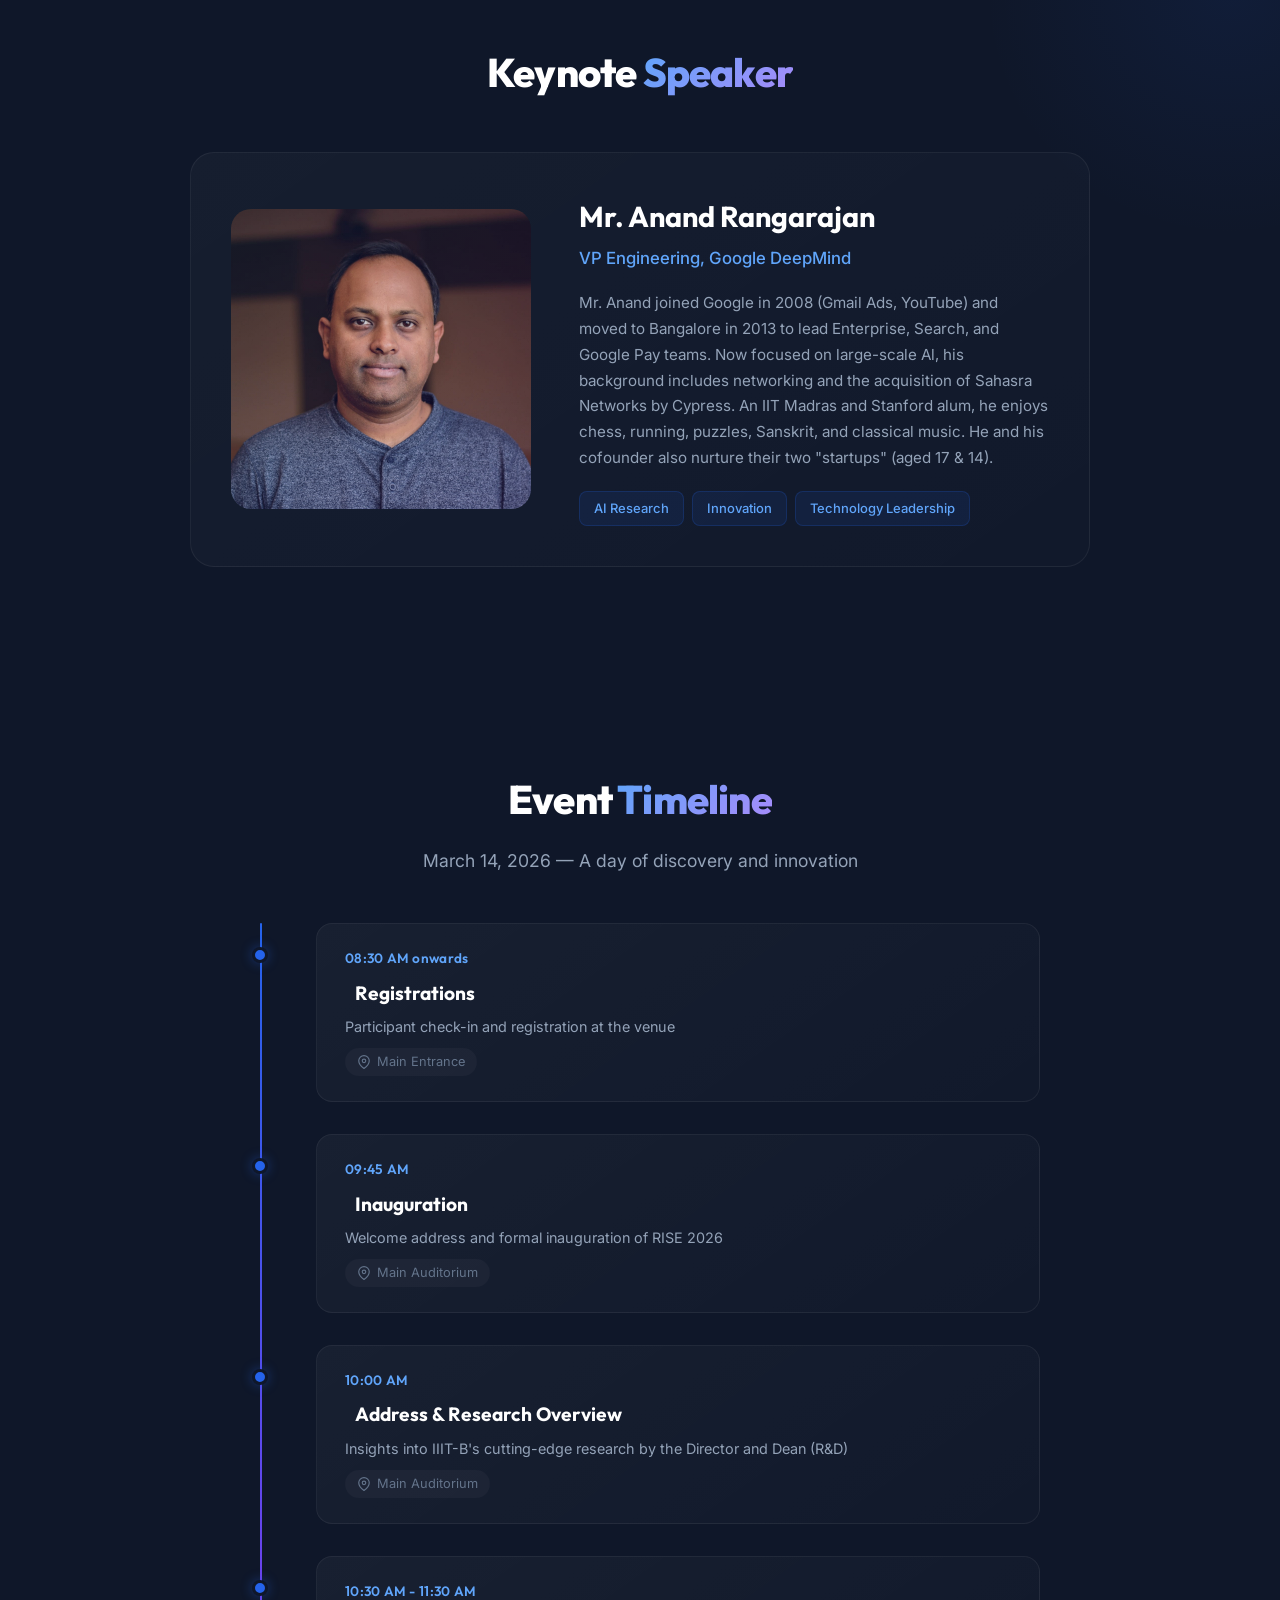
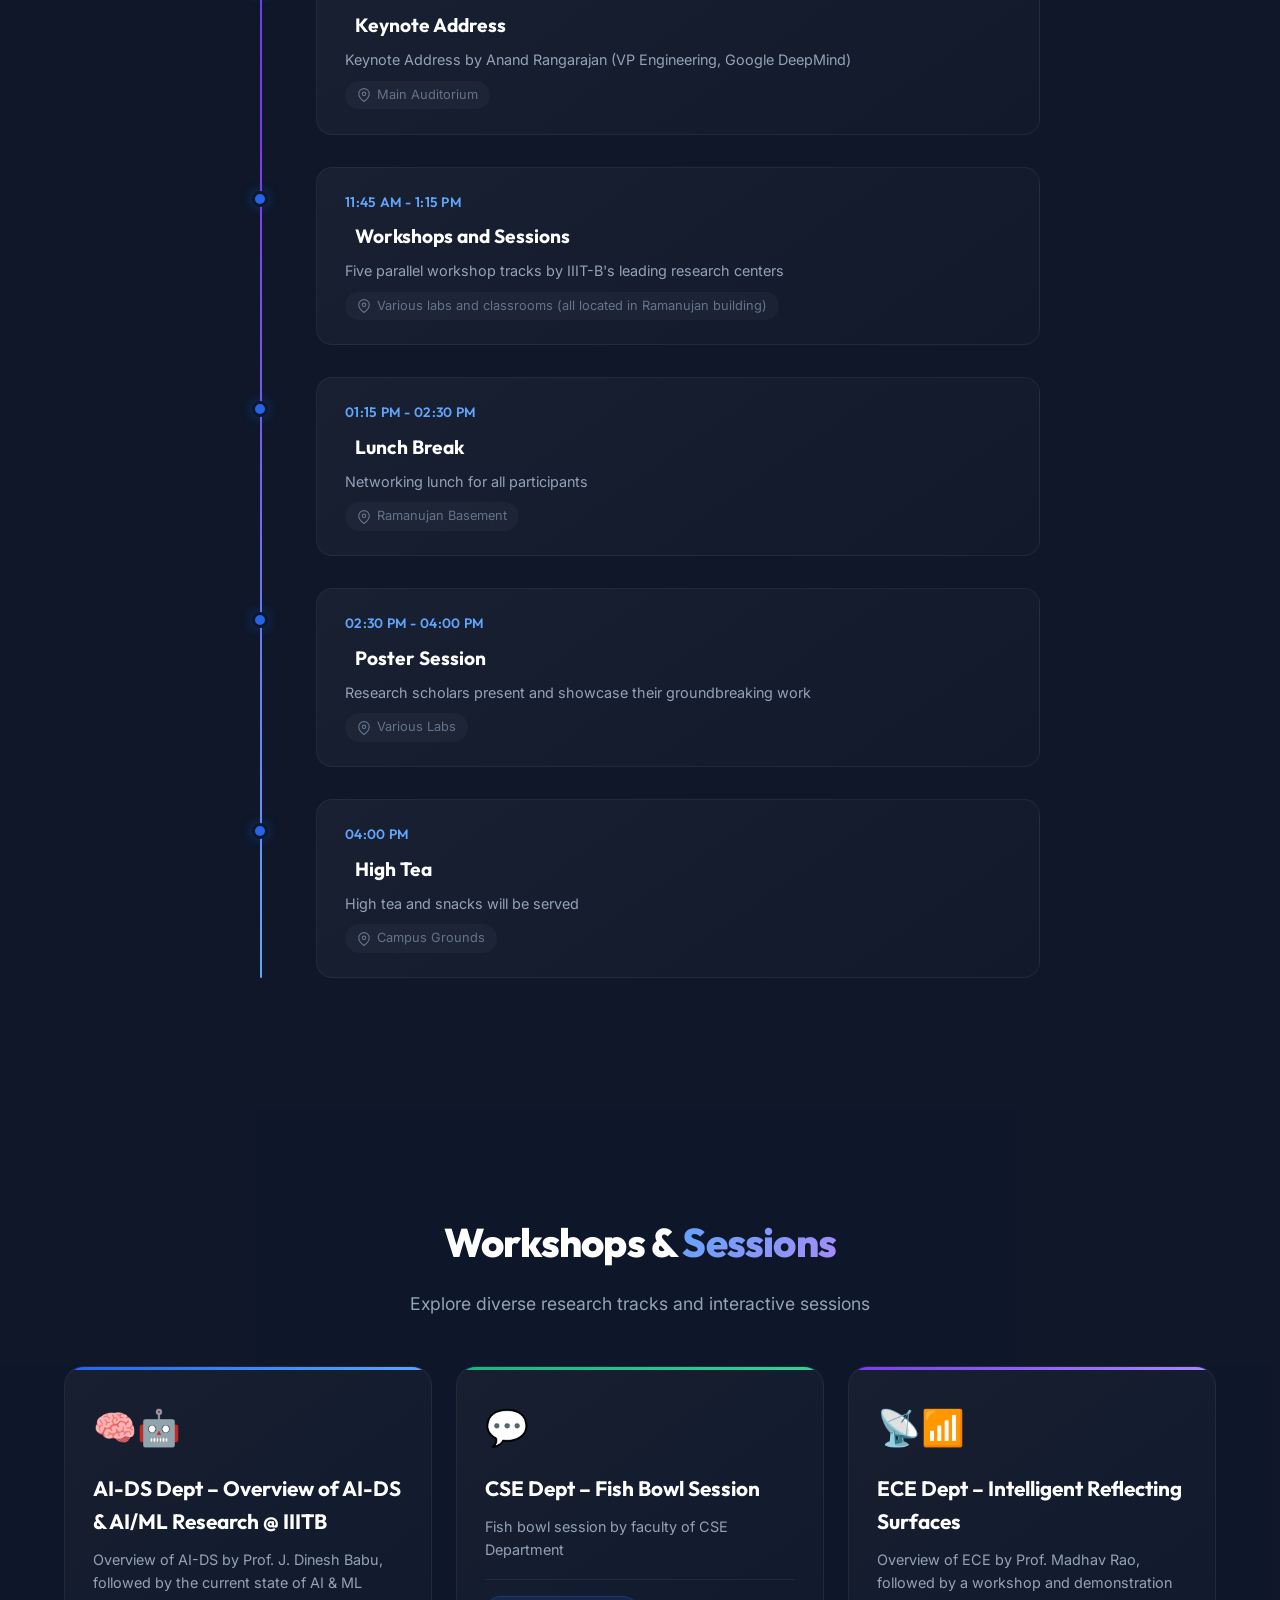
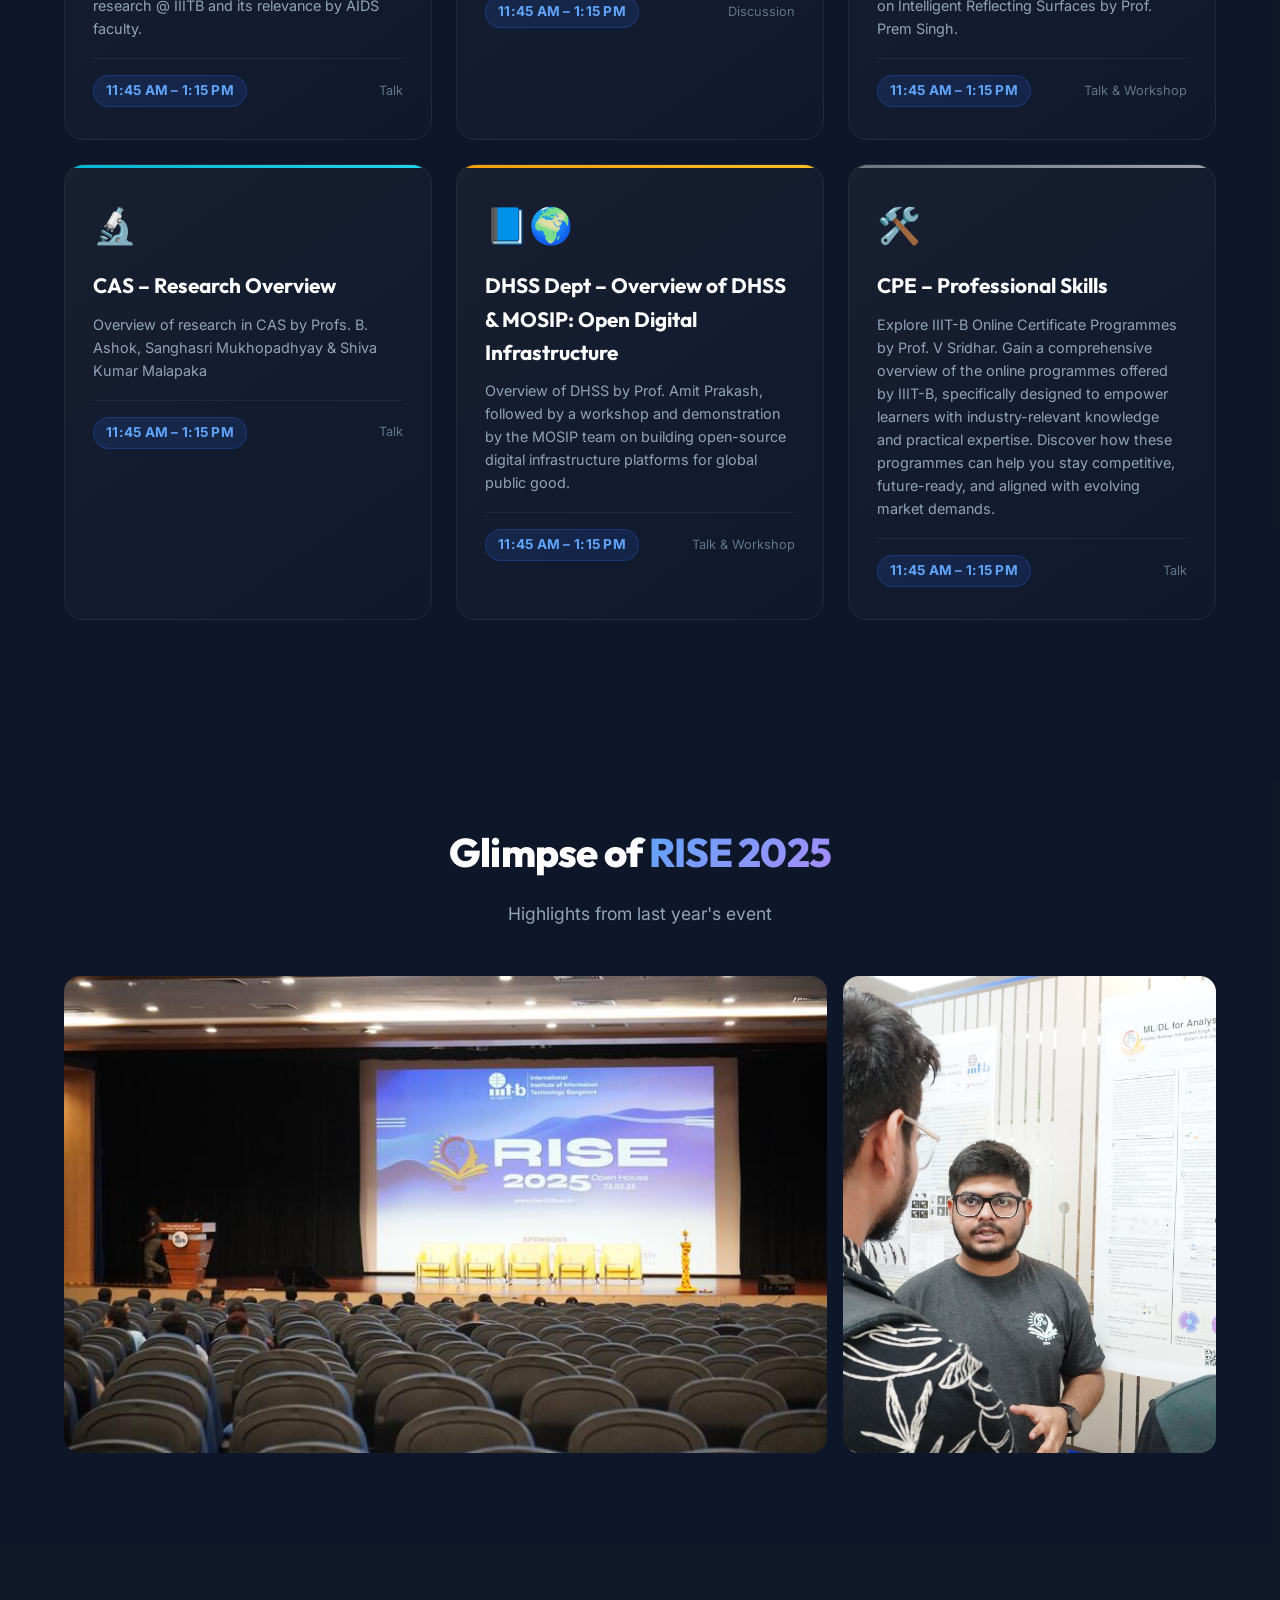
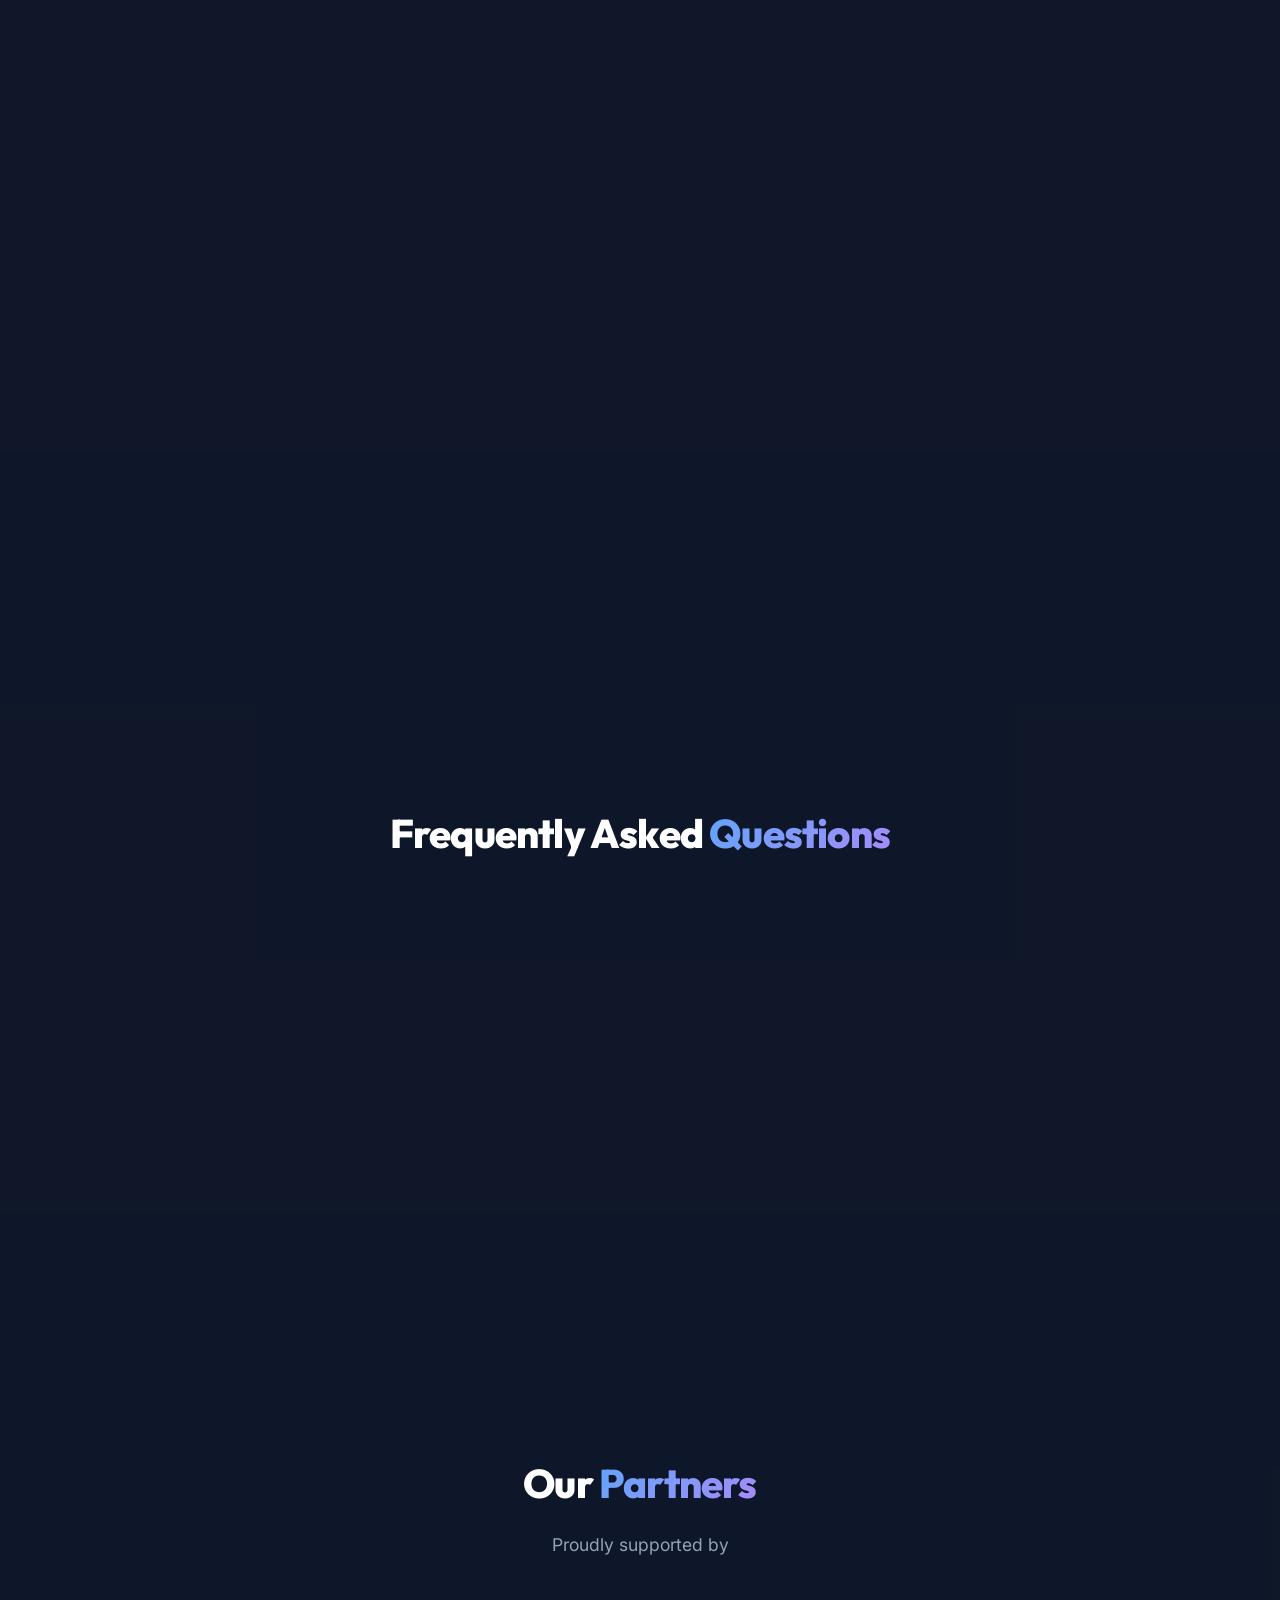
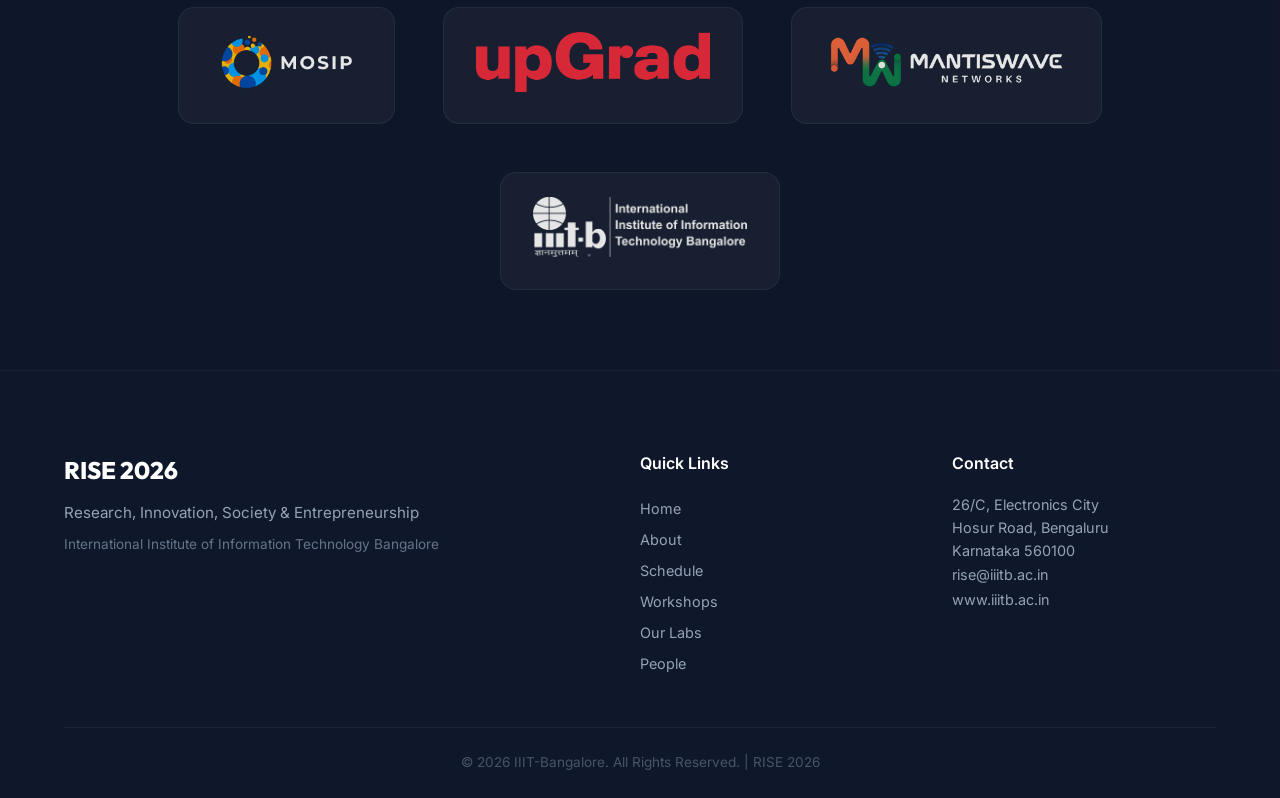
==== commit 35f8d88a: "Update IIC logo legibility" ====
--- a/index.html
+++ b/index.html
@@ -57,7 +57,7 @@
                 <div class="hero-top-logos">
                     <img src="assets/all-logos/iiitb-trademark-logo-full-white.png" alt="IIIT-Bangalore Logo"
                         class="hero-top-logo">
-                    <img src="assets/iiclogo-1.webp" alt="Institution Innovation Council" class="hero-top-logo">
+                    <div class="logo-iic"><img src="assets/iiclogo-1.webp" alt="Institution Innovation Council" class="hero-top-logo"></div>
                 </div>
                 <div class="hero-logos">
                     <img src="assets/RISE 2026 Open House logo.png" alt="RISE 2026 Logo"
--- a/styles.css
+++ b/styles.css
@@ -102,6 +102,17 @@
     opacity: 1;
 }
 
+.logo-iic {
+    /*filter: drop-shadow(0px 0px 4px rgba(255, 255, 255, 0.6));*/
+    /*filter: brightness(1.2) contrast(1.1) drop-shadow(0px 0px 8px rgba(255, 255, 255, 0.6)) drop-shadow(0px 0px 4px rgba(255, 255, 255, 0.8)) drop-shadow(10px 0px 4px rgba(255, 255, 255, 0.4));*/
+    filter: drop-shadow(0px 0px 8px rgba(255, 255, 255, 0.6)) drop-shadow(0px 5px 8px rgba(255, 255, 255, 0.8)) drop-shadow(10px 0px 4px rgba(255, 255, 255, 0.4));
+}
+
+/*.logo-iic {
+    background: radial-gradient(circle, rgba(255,255,255,0.15) 0%, rgba(255,255,255,0) 70%);
+    padding: 10px;
+}*/
+
 /* ---------- Page Wrapper (shared bg) ---------- */
 .page-wrapper {
     position: relative;
@@ -389,16 +400,18 @@
 .hero-top-logos {
     display: flex;
     align-items: center;
-    justify-content: center;
-    gap: 40px;
-    margin-bottom: 24px;
+    justify-content: space-around;
+    gap: 1rem;
+    /*margin-bottom: 24px;*/
     user-select: none;
+    width: 500px;
 }
 
 .hero-top-logo {
-    height: 48px;
+    height: 36px;
     object-fit: contain;
     filter: drop-shadow(0 4px 12px rgba(0, 0, 0, 0.3));
+    user-select: none;
 }
 
 .hero-top-logo.iic-logo {
@@ -1775,7 +1788,8 @@
 
     .hero-top-logos {
         gap: 20px;
-        margin-bottom: 16px;
+        /*margin-bottom: 16px;*/
+        width: 200px;
     }
 
     .hero-top-logo {
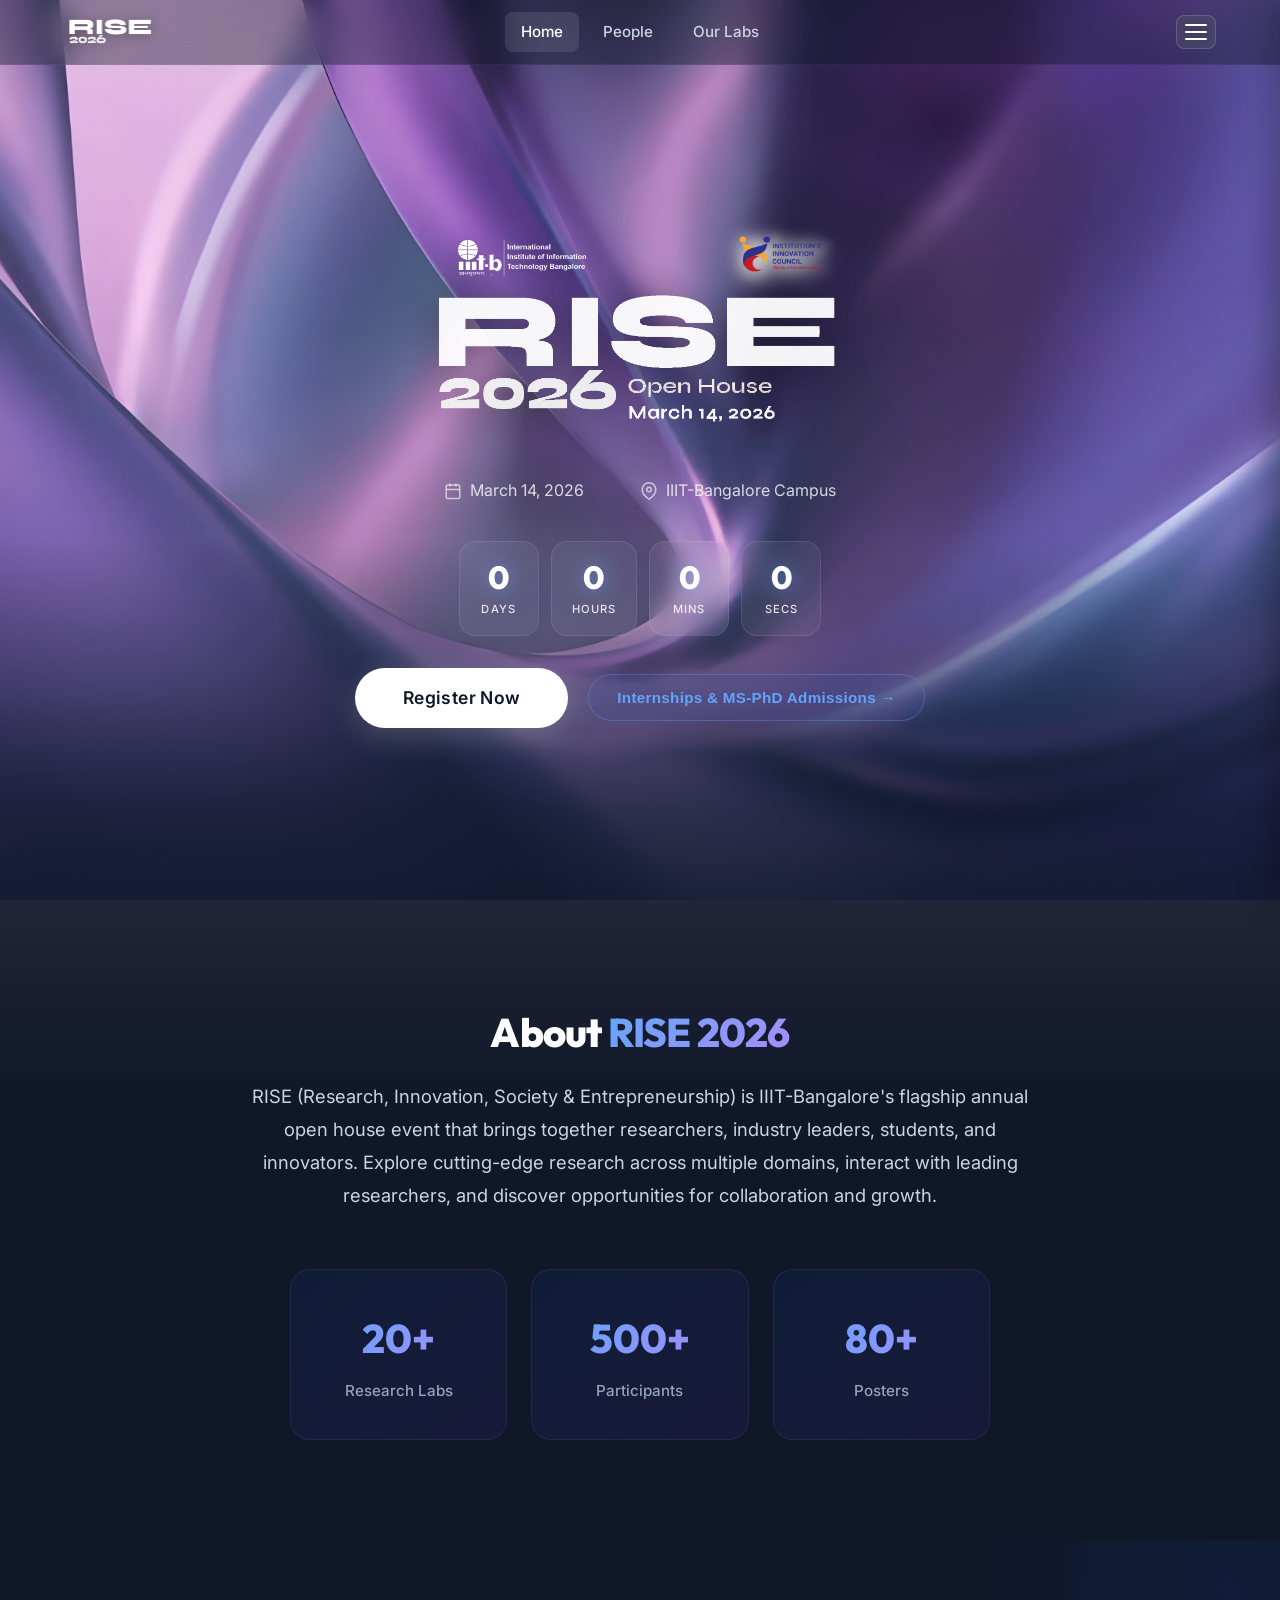
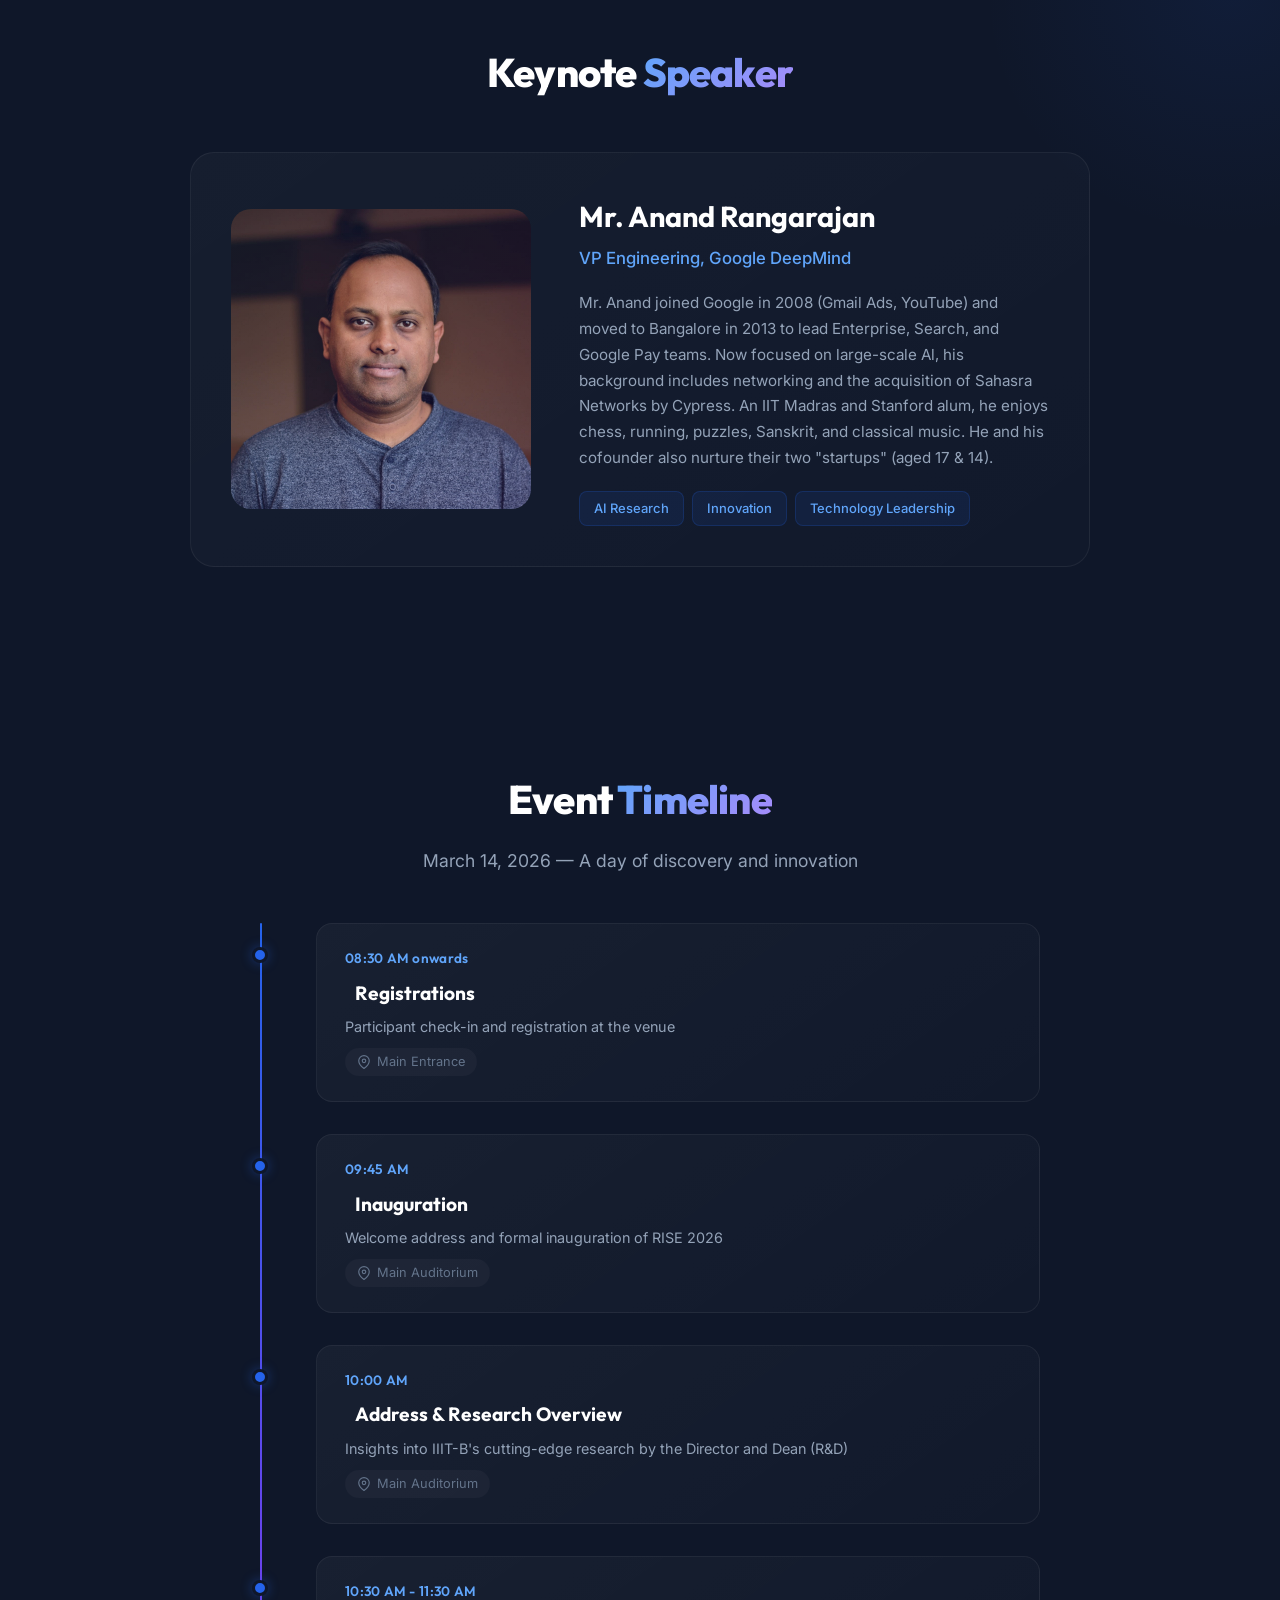
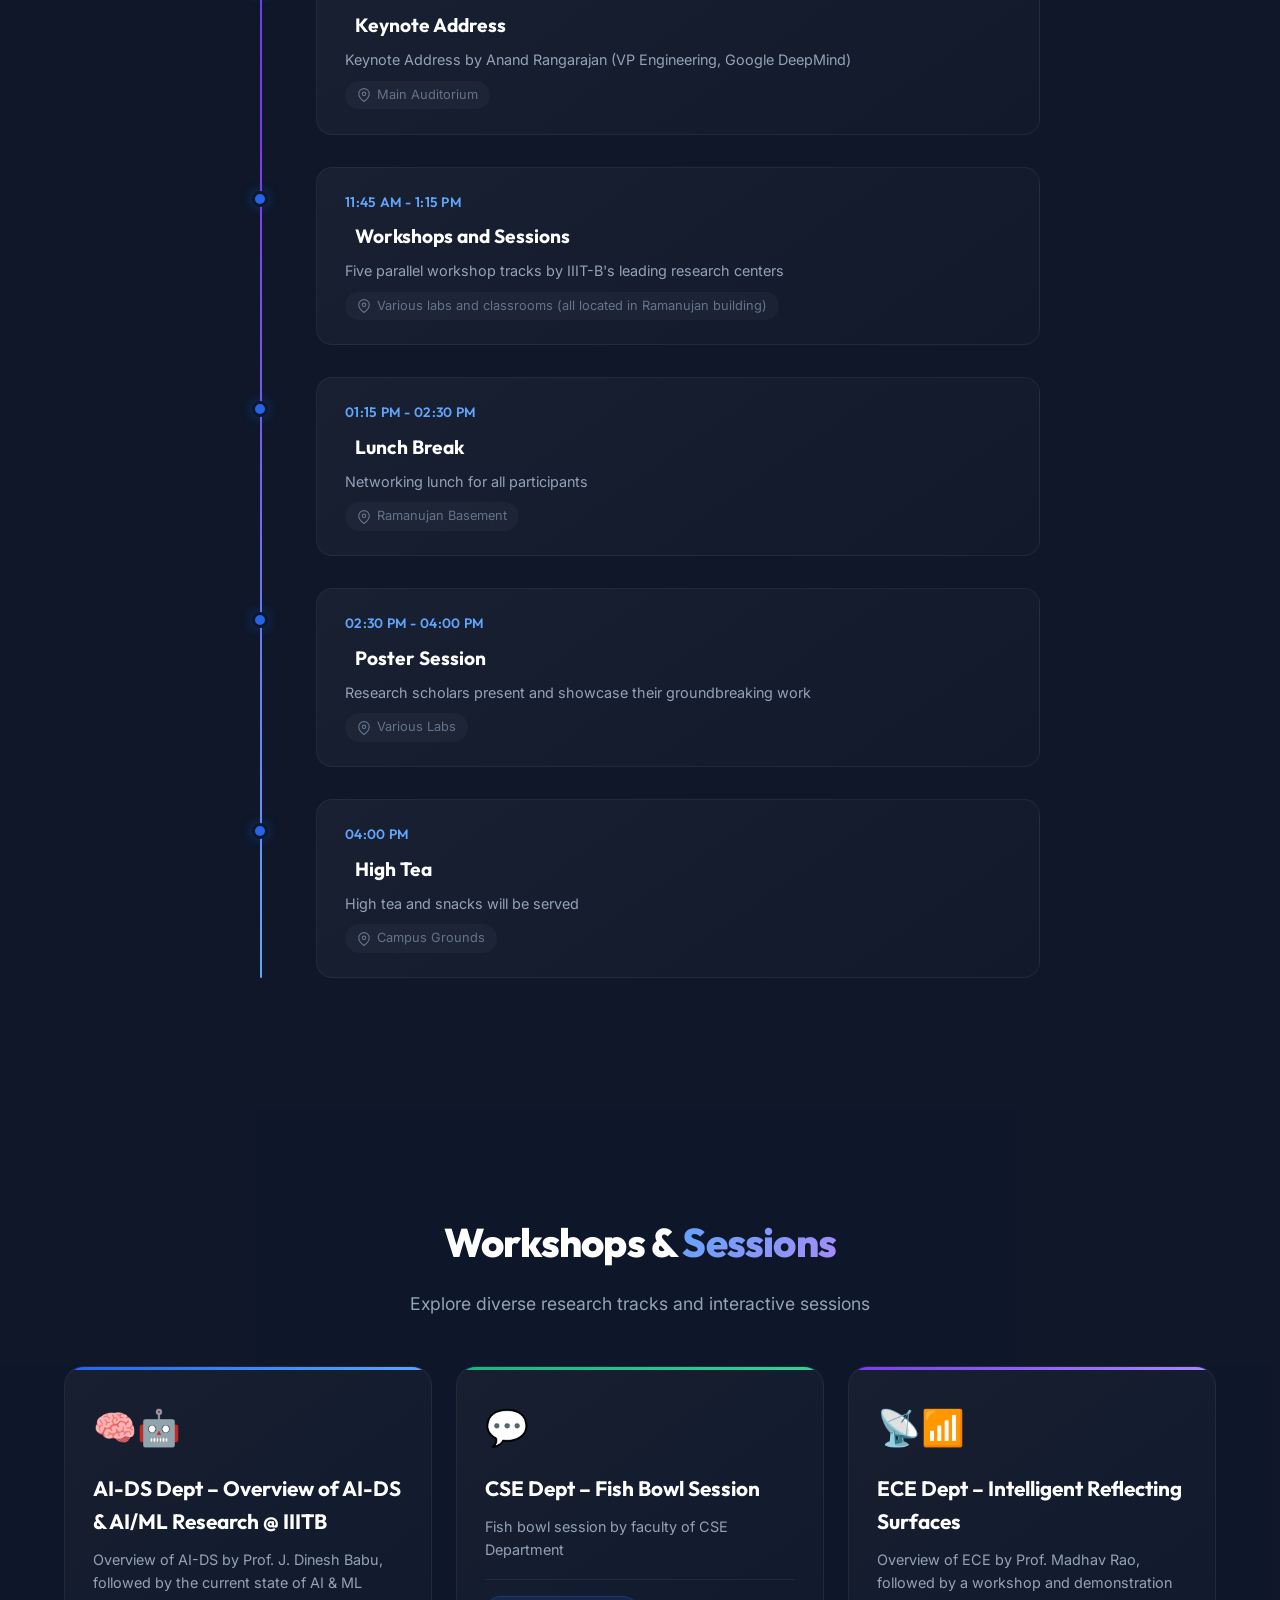
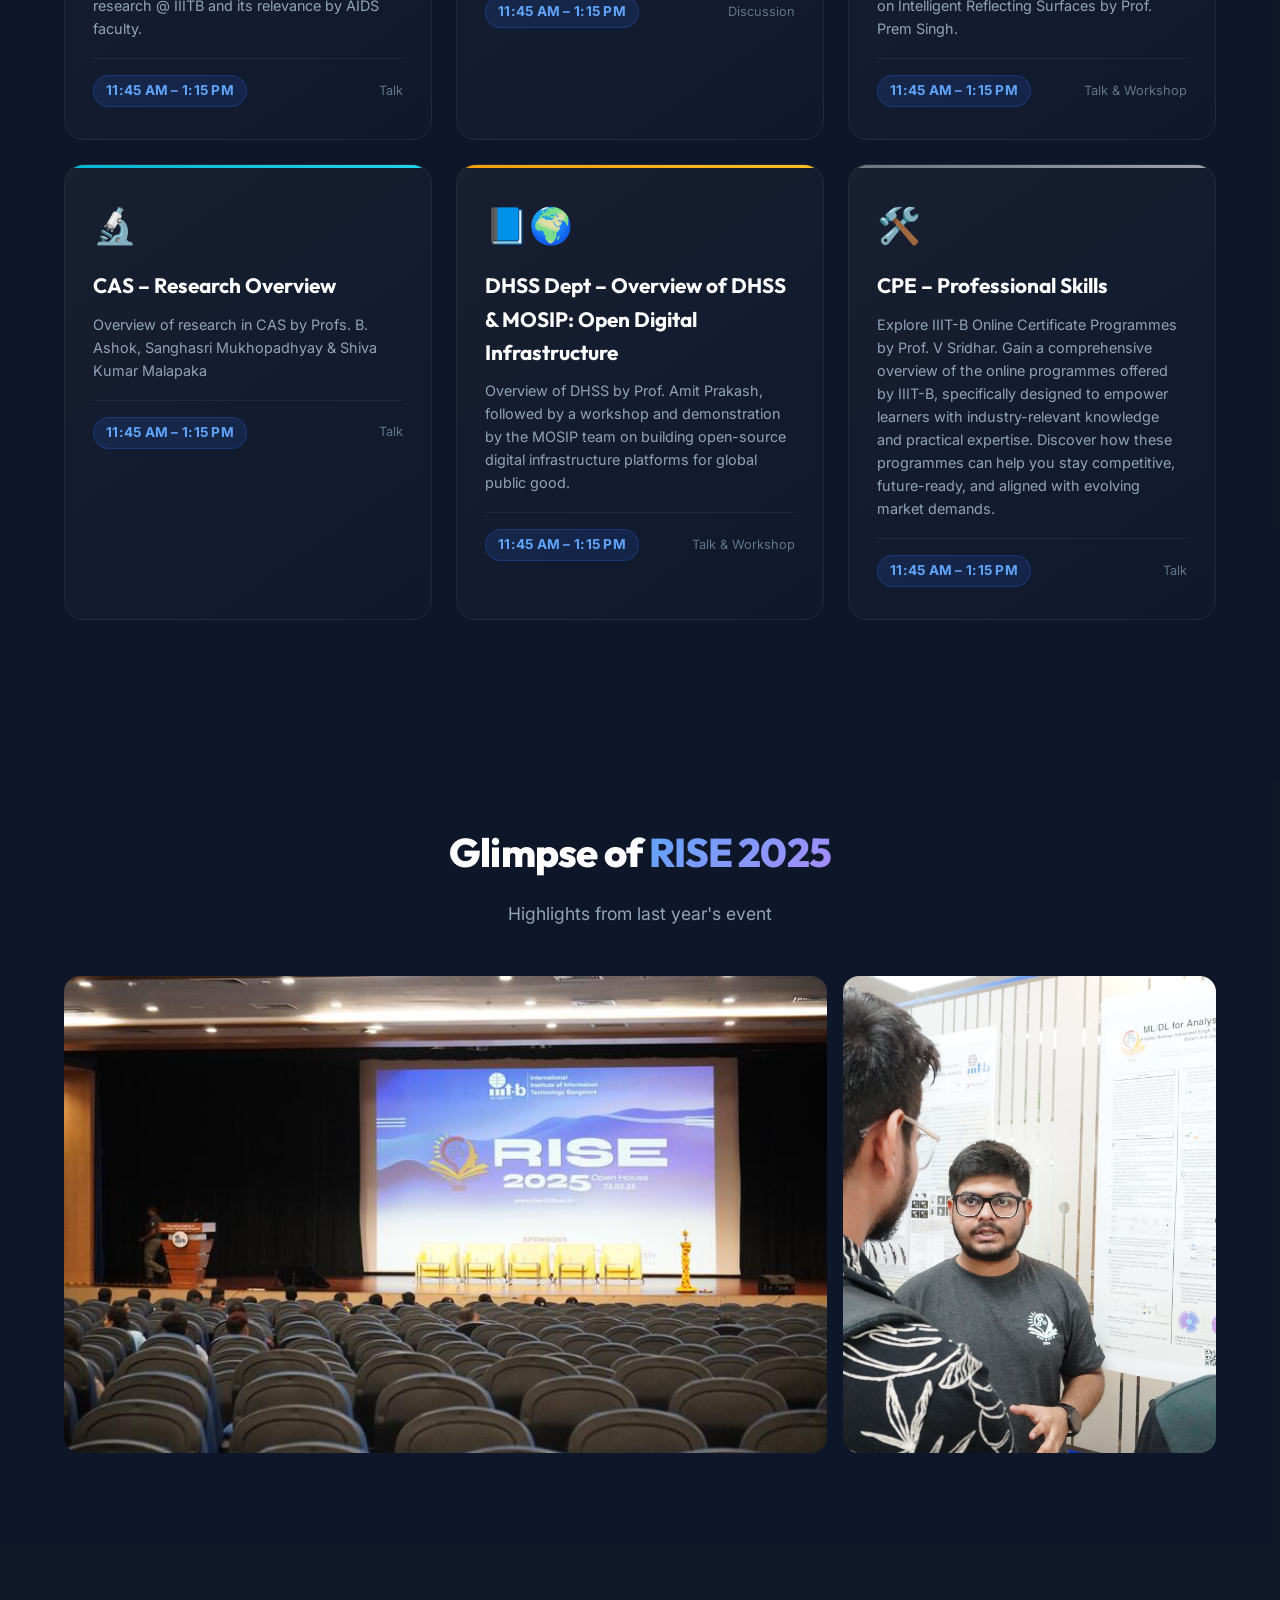
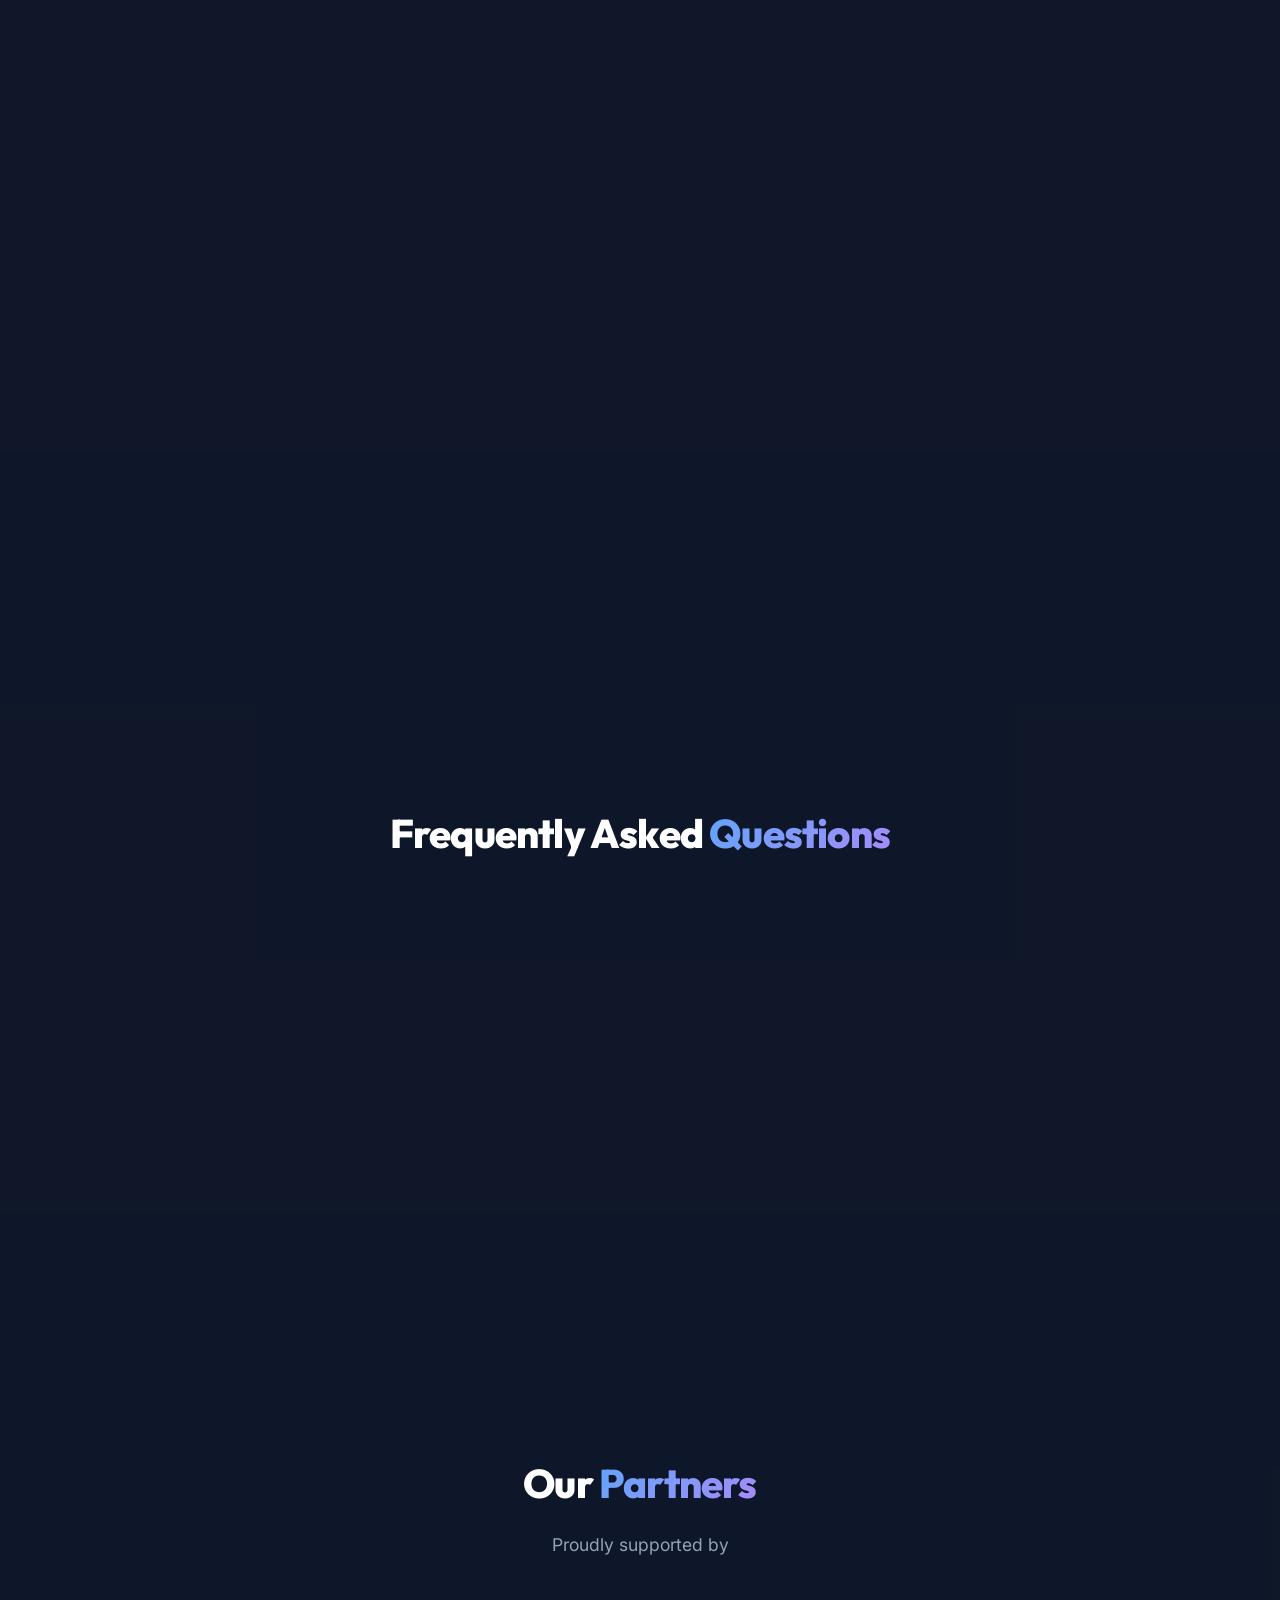
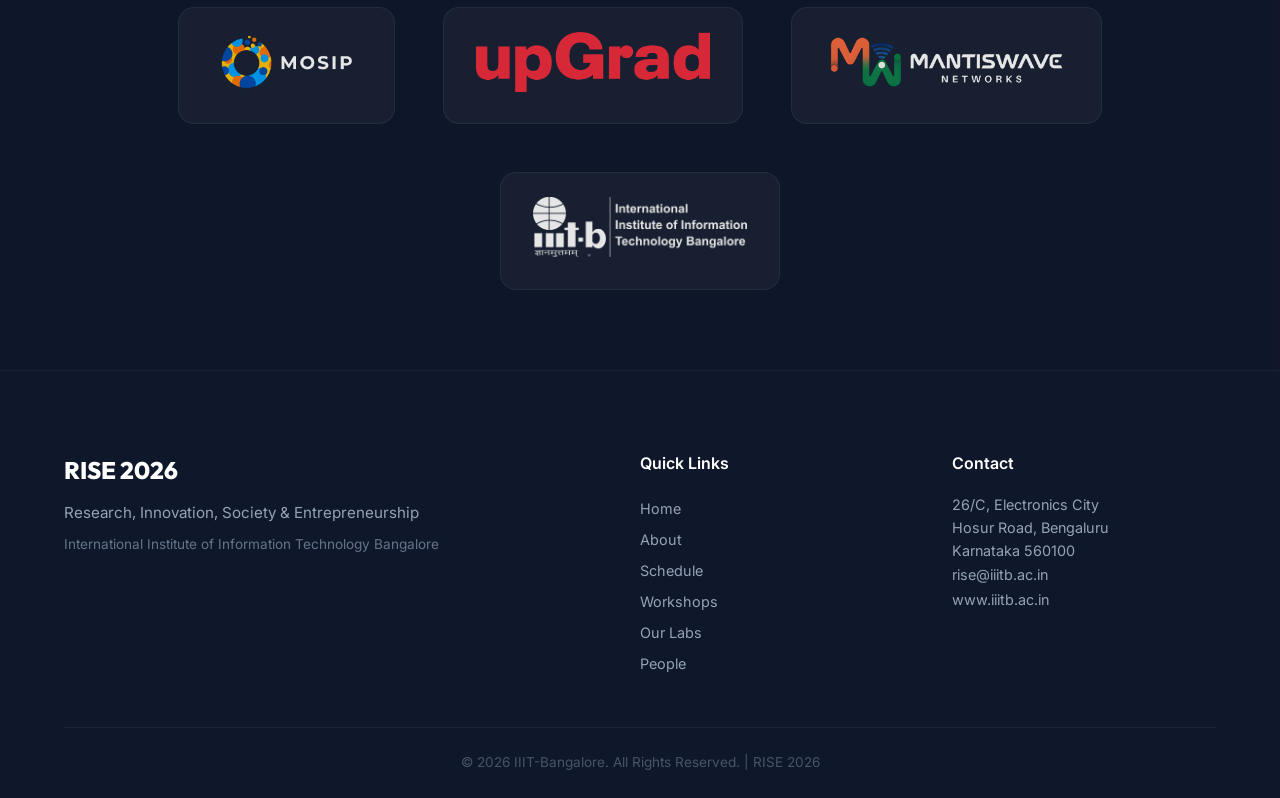
==== commit 049a4956: "feat: Add people data with photos and resumes, enable People nav link" ====
--- a/index.html
+++ b/index.html
@@ -28,7 +28,7 @@
             <a href="#" class="nav-logo"><img src="assets/RISE 2026 Text logo.png" alt="RISE 2026"></a>
             <div class="nav-visible-links">
                 <a href="index.html#home" class="active">Home</a>
-                <!-- <a href="people.html">People</a> -->
+                <a href="people.html">People</a>
                 <a href="labs.html">Our Labs</a>
             </div>
             <button class="nav-toggle" id="navToggle" aria-label="Toggle navigation">
@@ -41,6 +41,7 @@
                 <li><a href="index.html#workshops">Workshops</a></li>
                 <li><a href="index.html#gallery">Gallery</a></li>
                 <li><a href="index.html#faq">FAQ</a></li>
+                <li><a href="people.html">People</a></li>
             </ul>
         </div>
     </nav>
@@ -120,8 +121,8 @@
                 <h2 class="section-title">About <span class="highlight">RISE 2026</span></h2>
                 <p class="about-text">
                     RISE (Research, Innovation, Society & Entrepreneurship) is IIIT-Bangalore's flagship annual open
-                    house event that brings together researchers, industry leaders, students, and innovators. 
-                    Explore cutting-edge research across multiple domains, interact with leading researchers, and 
+                    house event that brings together researchers, industry leaders, students, and innovators.
+                    Explore cutting-edge research across multiple domains, interact with leading researchers, and
                     discover opportunities for collaboration and growth.
                 </p>
                 <div class="stats-grid">
